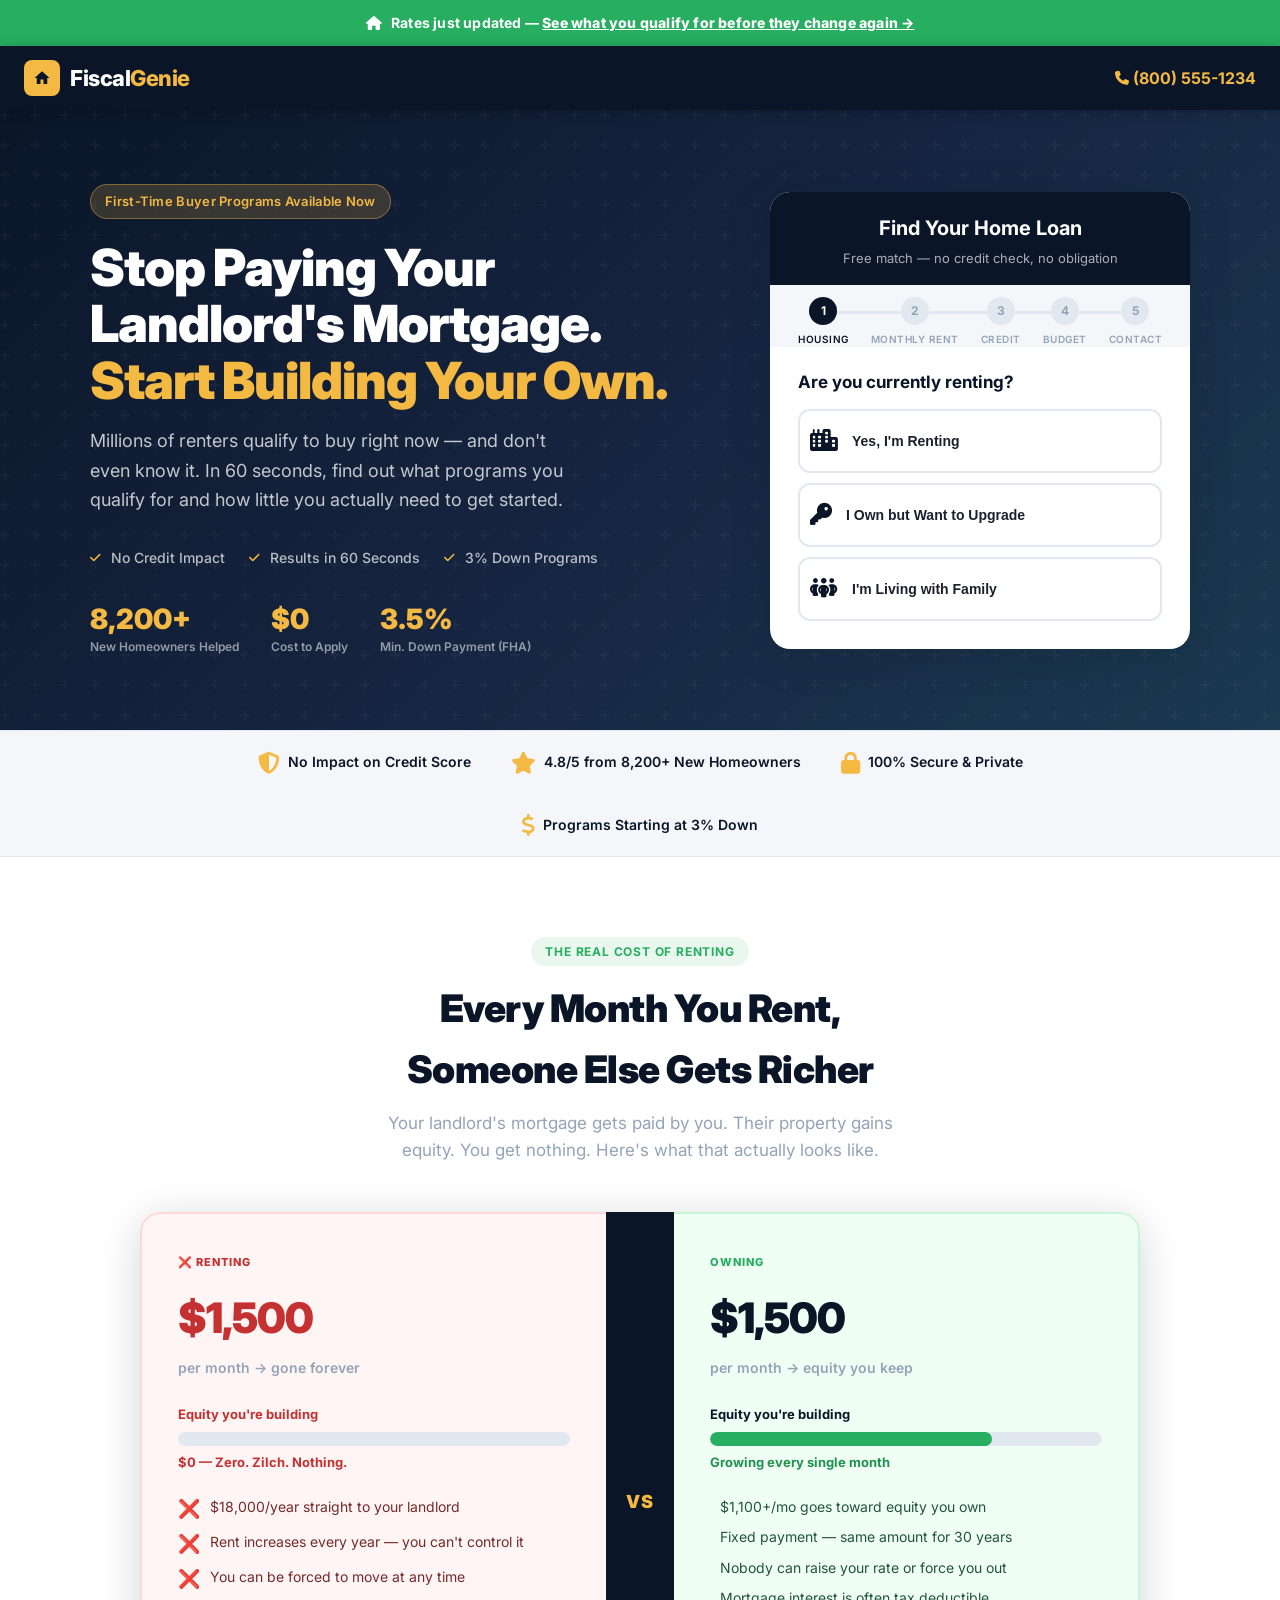
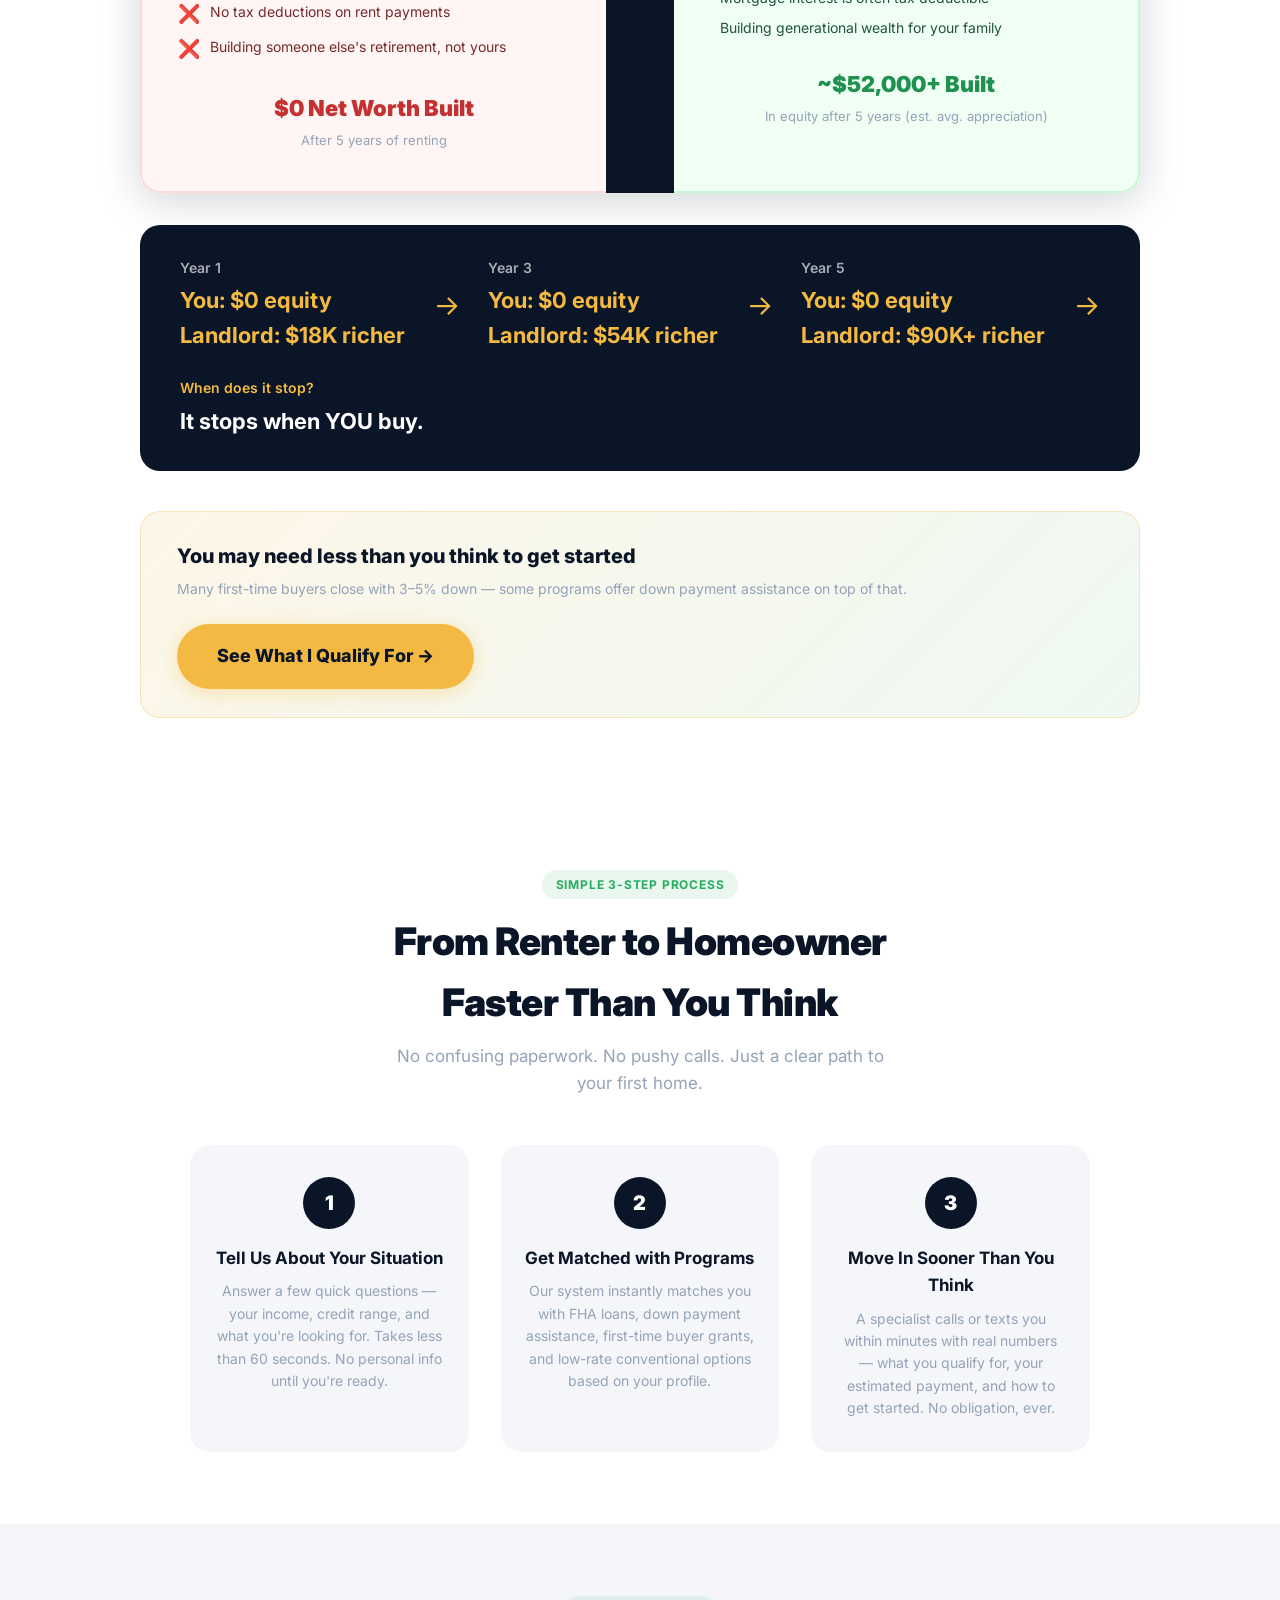
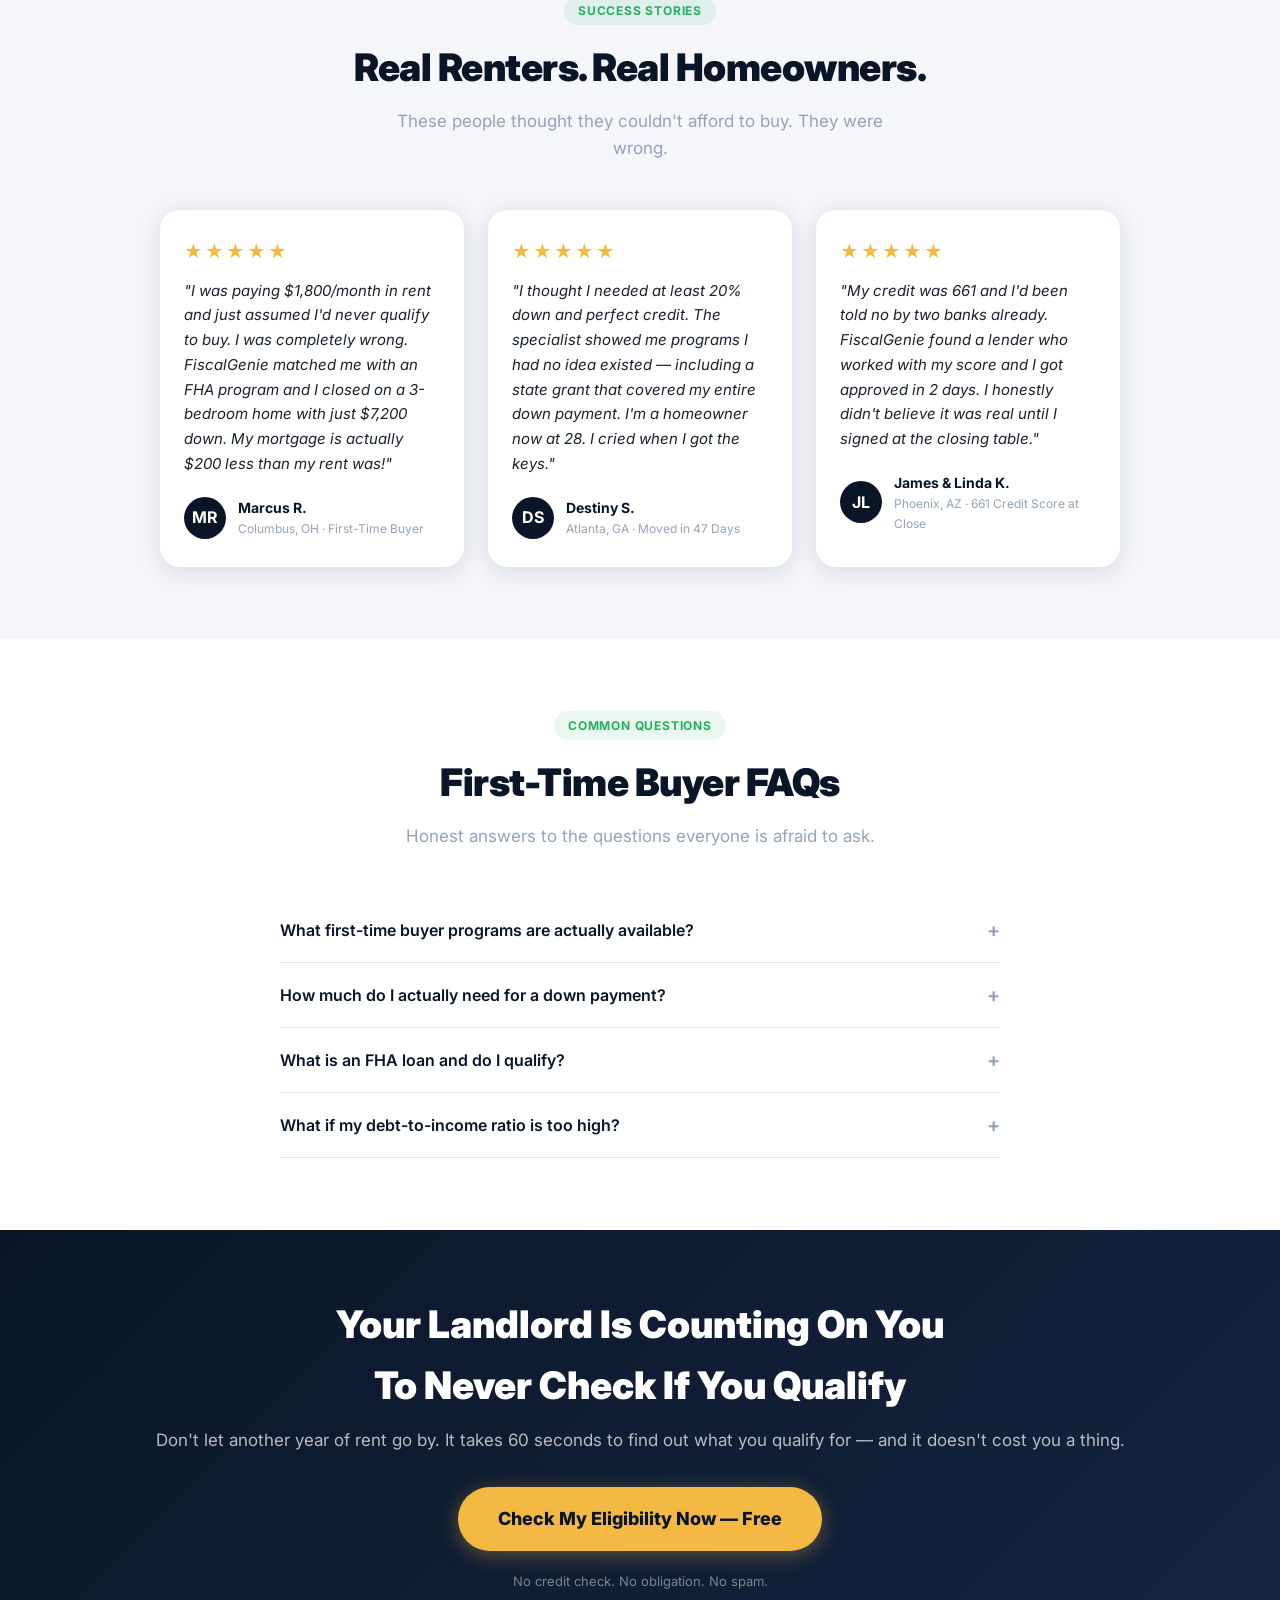
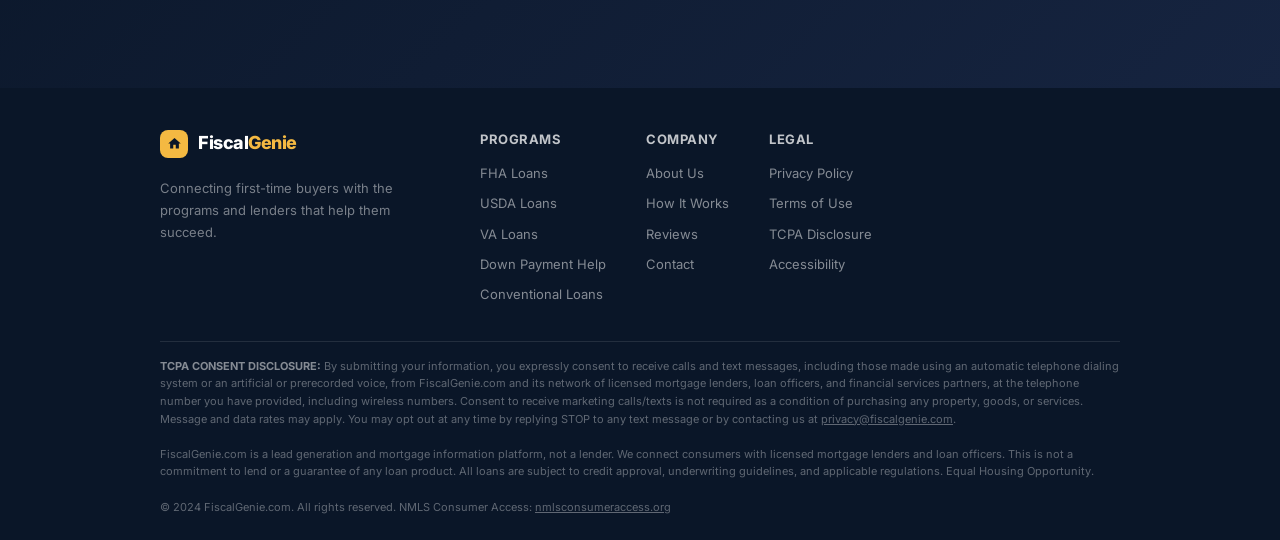
==== first-time-buyer.html @ 1c85b186 "Professional redesign: replace all emoji with Font Awesome 6 icons - Removed all emoji from logo, he" ====
<!DOCTYPE html>
<html lang="en">
<head>
  <meta charset="UTF-8">
  <meta name="viewport" content="width=device-width, initial-scale=1.0">
  <meta name="description" content="Find out if you qualify to stop renting and start owning. Match with first-time buyer programs, FHA loans, and down payment assistance in 60 seconds.">
  <meta name="robots" content="index, follow">
  <title>Stop Paying Your Landlord's Mortgage | FiscalGenie First-Time Buyer Programs</title>

  <!-- Open Graph -->
  <meta property="og:title" content="Stop Paying Your Landlord's Mortgage. Start Building Your Own.">
  <meta property="og:description" content="Millions of renters qualify to buy right now and don't know it. Find out what you qualify for in 60 seconds.">
  <meta property="og:type" content="website">

  <link rel="stylesheet" href="https://cdnjs.cloudflare.com/ajax/libs/font-awesome/6.5.1/css/all.min.css">
  <link rel="stylesheet" href="css/style.css">

  <style>
    /* ---- PAGE-SPECIFIC: Rent vs Own Section ---- */
    .rent-own-section {
      background: var(--white);
      padding: 80px 24px;
    }

    .rent-own-inner {
      max-width: 1000px;
      margin: 0 auto;
    }

    .rent-own-grid {
      display: grid;
      grid-template-columns: 1fr auto 1fr;
      gap: 0;
      align-items: stretch;
      margin-top: 48px;
      border-radius: var(--radius-lg);
      overflow: hidden;
      box-shadow: var(--shadow-lg);
    }

    .comparison-col {
      padding: 40px 36px;
    }

    .comparison-col.rent-col {
      background: #FFF5F5;
      border: 2px solid #FED7D7;
      border-right: none;
      border-radius: var(--radius-lg) 0 0 var(--radius-lg);
    }

    .comparison-col.own-col {
      background: #F0FFF4;
      border: 2px solid #C6F6D5;
      border-left: none;
      border-radius: 0 var(--radius-lg) var(--radius-lg) 0;
    }

    .comparison-vs {
      background: var(--navy);
      display: flex;
      align-items: center;
      justify-content: center;
      padding: 0 20px;
      font-size: 18px;
      font-weight: 900;
      color: var(--gold);
      letter-spacing: 1px;
    }

    .comparison-col-label {
      font-size: 11px;
      font-weight: 800;
      text-transform: uppercase;
      letter-spacing: 1px;
      margin-bottom: 12px;
    }

    .rent-col .comparison-col-label { color: #C53030; }
    .own-col .comparison-col-label { color: var(--green); }

    .comparison-amount {
      font-size: 42px;
      font-weight: 900;
      margin-bottom: 6px;
      letter-spacing: -1px;
    }

    .rent-col .comparison-amount { color: #C53030; }
    .own-col .comparison-amount { color: var(--navy); }

    .comparison-period {
      font-size: 14px;
      color: var(--gray3);
      margin-bottom: 24px;
      font-weight: 600;
    }

    .equity-bar-wrap {
      margin-bottom: 20px;
    }

    .equity-bar-label {
      font-size: 13px;
      font-weight: 700;
      margin-bottom: 8px;
    }

    .rent-col .equity-bar-label { color: #C53030; }
    .own-col .equity-bar-label { color: var(--navy); }

    .equity-bar {
      height: 14px;
      border-radius: 100px;
      background: var(--gray2);
      overflow: hidden;
    }

    .equity-bar-fill {
      height: 100%;
      border-radius: 100px;
      transition: width 1.2s ease;
    }

    .rent-col .equity-bar-fill {
      width: 0%;
      background: #FC8181;
    }

    .own-col .equity-bar-fill {
      width: 72%;
      background: var(--green);
    }

    .comparison-list {
      list-style: none;
      margin-top: 24px;
      display: flex;
      flex-direction: column;
      gap: 10px;
    }

    .comparison-list li {
      display: flex;
      align-items: flex-start;
      gap: 10px;
      font-size: 14px;
      line-height: 1.45;
    }

    .comparison-list li .ci {
      font-size: 18px;
      flex-shrink: 0;
      margin-top: -1px;
    }

    .rent-col .comparison-list li { color: #742A2A; }
    .own-col .comparison-list li { color: #22543D; }

    .comparison-bottom-label {
      margin-top: 28px;
      font-size: 22px;
      font-weight: 900;
      text-align: center;
    }

    .rent-col .comparison-bottom-label {
      color: #C53030;
    }

    .own-col .comparison-bottom-label {
      color: var(--green2);
    }

    .comparison-bottom-sub {
      font-size: 13px;
      color: var(--gray3);
      text-align: center;
      margin-top: 4px;
    }

    /* 5-year equity timeline */
    .equity-timeline {
      background: var(--navy);
      border-radius: var(--radius-lg);
      padding: 32px 40px;
      margin-top: 32px;
      display: flex;
      align-items: center;
      justify-content: space-between;
      gap: 24px;
      flex-wrap: wrap;
    }

    .timeline-label {
      color: rgba(255,255,255,0.65);
      font-size: 14px;
      font-weight: 600;
    }

    .timeline-label strong {
      color: var(--gold);
      font-size: 22px;
      display: block;
      margin-top: 4px;
    }

    .timeline-arrow {
      color: var(--gold);
      font-size: 28px;
    }

    /* ---- RENT CALCULATOR TEASER ---- */
    .calc-callout {
      background: linear-gradient(135deg, rgba(244,185,66,0.12) 0%, rgba(39,174,96,0.08) 100%);
      border: 1px solid rgba(244,185,66,0.3);
      border-radius: var(--radius-lg);
      padding: 28px 36px;
      margin-top: 40px;
      display: flex;
      align-items: center;
      justify-content: space-between;
      gap: 24px;
      flex-wrap: wrap;
    }

    .calc-callout-text h3 {
      font-size: 20px;
      font-weight: 800;
      color: var(--navy);
      margin-bottom: 6px;
    }

    .calc-callout-text p {
      font-size: 14px;
      color: var(--gray3);
    }

    .calc-callout .btn-cta {
      white-space: nowrap;
    }

    /* ---- HERO BADGE VARIANTS ---- */
    .hero-purchase .hero-badge {
      background: rgba(244,185,66,0.18);
      border-color: rgba(244,185,66,0.4);
    }

    /* ---- URGENCY STRIP ---- */
    .urgency-strip {
      background: var(--green);
      padding: 12px 24px;
      text-align: center;
      color: var(--white);
      font-size: 14px;
      font-weight: 700;
      letter-spacing: 0.2px;
    }

    .urgency-strip a {
      color: var(--white);
      text-decoration: underline;
      font-weight: 800;
    }

    /* ---- STAT TICKER IN HERO ---- */
    .hero-stat-row {
      display: flex;
      gap: 32px;
      margin-top: 36px;
      flex-wrap: wrap;
    }

    .hero-stat {
      text-align: left;
    }

    .hero-stat-num {
      font-size: 28px;
      font-weight: 900;
      color: var(--gold);
      line-height: 1;
    }

    .hero-stat-label {
      font-size: 12px;
      color: rgba(255,255,255,0.55);
      font-weight: 600;
      margin-top: 4px;
    }

    @media (max-width: 860px) {
      .rent-own-grid {
        grid-template-columns: 1fr;
      }
      .comparison-col.rent-col {
        border: 2px solid #FED7D7;
        border-bottom: none;
        border-radius: var(--radius-lg) var(--radius-lg) 0 0;
      }
      .comparison-col.own-col {
        border: 2px solid #C6F6D5;
        border-top: none;
        border-radius: 0 0 var(--radius-lg) var(--radius-lg);
      }
      .comparison-vs {
        padding: 16px;
        font-size: 15px;
      }
      .equity-timeline {
        flex-direction: column;
        text-align: center;
        padding: 28px 24px;
      }
      .timeline-arrow { transform: rotate(90deg); }
      .calc-callout { flex-direction: column; }
    }

    @media (max-width: 480px) {
      .comparison-col { padding: 28px 20px; }
      .comparison-amount { font-size: 32px; }
    }
  </style>
</head>
<body>

<!-- ════════════════════════════════════
     URGENCY STRIP
════════════════════════════════════ -->
<div class="urgency-strip">
  <i class="fa-solid fa-house" style="margin-right:6px;"></i> Rates just updated — <a href="#lead-form">See what you qualify for before they change again →</a>
</div>

<!-- ════════════════════════════════════
     HEADER
════════════════════════════════════ -->
<header class="site-header">
  <a href="/" class="logo">
    <div class="logo-icon"><svg width="18" height="18" viewBox="0 0 24 24" fill="#0A1628" xmlns="http://www.w3.org/2000/svg"><path d="M10 20v-6h4v6h5v-8h3L12 3 2 12h3v8z"/></svg></div>
    <span class="logo-text">Fiscal<span>Genie</span></span>
  </a>
  <div class="header-cta">
    <a href="tel:18005551234" class="header-phone"><i class="fa-solid fa-phone fa-sm"></i> (800) 555-1234</a>
  </div>
</header>

<!-- ════════════════════════════════════
     HERO
════════════════════════════════════ -->
<section class="hero hero-purchase">
  <div class="hero-inner">

    <!-- LEFT: Content -->
    <div class="hero-content">
      <div class="hero-badge">
        First-Time Buyer Programs Available Now
      </div>

      <h1>
        Stop Paying Your<br>
        Landlord's Mortgage.<br>
        <span class="highlight">Start Building Your Own.</span>
      </h1>

      <p class="hero-sub">
        Millions of renters qualify to buy right now — and don't even know it.
        In 60 seconds, find out what programs you qualify for and how little
        you actually need to get started.
      </p>

      <div class="hero-trust">
        <div class="trust-item">
          <i class="fa-solid fa-check trust-check"></i>
          <span>No Credit Impact</span>
        </div>
        <div class="trust-item">
          <i class="fa-solid fa-check trust-check"></i>
          <span>Results in 60 Seconds</span>
        </div>
        <div class="trust-item">
          <i class="fa-solid fa-check trust-check"></i>
          <span>3% Down Programs</span>
        </div>
      </div>

      <div class="hero-stat-row">
        <div class="hero-stat">
          <div class="hero-stat-num">8,200+</div>
          <div class="hero-stat-label">New Homeowners Helped</div>
        </div>
        <div class="hero-stat">
          <div class="hero-stat-num">$0</div>
          <div class="hero-stat-label">Cost to Apply</div>
        </div>
        <div class="hero-stat">
          <div class="hero-stat-num">3.5%</div>
          <div class="hero-stat-label">Min. Down Payment (FHA)</div>
        </div>
      </div>
    </div>

    <!-- RIGHT: Multi-Step Form -->
    <div class="form-card" id="lead-form-card">
      <div class="form-card-header">
        <h2>Find Your Home Loan</h2>
        <p>Free match — no credit check, no obligation</p>
      </div>

      <!-- PROGRESS BAR -->
      <div class="progress-bar-wrap">
        <div class="progress-steps">
          <div class="progress-fill" style="width:0%"></div>

          <div class="progress-step active">
            <div class="step-dot">1</div>
            <div class="step-label">Housing</div>
          </div>
          <div class="progress-step">
            <div class="step-dot">2</div>
            <div class="step-label">Monthly Rent</div>
          </div>
          <div class="progress-step">
            <div class="step-dot">3</div>
            <div class="step-label">Credit</div>
          </div>
          <div class="progress-step">
            <div class="step-dot">4</div>
            <div class="step-label">Budget</div>
          </div>
          <div class="progress-step">
            <div class="step-dot">5</div>
            <div class="step-label">Contact</div>
          </div>
        </div>
      </div>

      <!-- FORM -->
      <form id="lead-form" action="/submit.php" method="POST" novalidate>

        <!-- STEP 1: Housing Status -->
        <div class="form-steps">
          <div class="form-step active" data-step="1">
            <p class="step-question">Are you currently renting?</p>
            <div class="option-group">
              <div class="option-grid cols-1">
                <button type="button" class="option-btn" data-field="housing_status" data-value="renting">
                  <span class="opt-icon"><i class="fa-solid fa-city"></i></span>
                  Yes, I'm Renting
                </button>
                <button type="button" class="option-btn" data-field="housing_status" data-value="own_upgrade">
                  <span class="opt-icon"><i class="fa-solid fa-key"></i></span>
                  I Own but Want to Upgrade
                </button>
                <button type="button" class="option-btn" data-field="housing_status" data-value="family">
                  <span class="opt-icon"><i class="fa-solid fa-people-group"></i></span>
                  I'm Living with Family
                </button>
              </div>
            </div>
          </div>

          <!-- STEP 2: Monthly Rent -->
          <div class="form-step" data-step="2">
            <button type="button" class="btn-back">← Back</button>
            <p class="step-question">What's your monthly rent (or what would you pay)?</p>
            <div class="option-group">
              <div class="option-grid cols-1">
                <button type="button" class="option-btn" data-field="monthly_rent" data-value="under_1000">
                  Under $1,000/mo
                </button>
                <button type="button" class="option-btn" data-field="monthly_rent" data-value="1000_1500">
                  $1,000 – $1,500/mo
                </button>
                <button type="button" class="option-btn" data-field="monthly_rent" data-value="1500_2000">
                  $1,500 – $2,000/mo
                </button>
                <button type="button" class="option-btn" data-field="monthly_rent" data-value="2000_2500">
                  $2,000 – $2,500/mo
                </button>
                <button type="button" class="option-btn" data-field="monthly_rent" data-value="2500_plus">
                  $2,500+/mo
                </button>
              </div>
            </div>
          </div>

          <!-- STEP 3: Credit Score -->
          <div class="form-step" data-step="3">
            <button type="button" class="btn-back">← Back</button>
            <p class="step-question">What's your credit score range?</p>
            <div class="option-group">
              <div class="option-grid">
                <button type="button" class="option-btn" data-field="credit_score" data-value="excellent">
                  <span class="opt-icon"><i class="fa-solid fa-star"></i></span>
                  Excellent<br><small style="font-weight:500;color:var(--gray3)">720+</small>
                </button>
                <button type="button" class="option-btn" data-field="credit_score" data-value="good">
                  <span class="opt-icon"><i class="fa-solid fa-thumbs-up"></i></span>
                  Good<br><small style="font-weight:500;color:var(--gray3)">680–719</small>
                </button>
                <button type="button" class="option-btn" data-field="credit_score" data-value="fair">
                  <span class="opt-icon"><i class="fa-solid fa-chart-bar"></i></span>
                  Fair<br><small style="font-weight:500;color:var(--gray3)">640–679</small>
                </button>
                <button type="button" class="option-btn" data-field="credit_score" data-value="needs_help">
                  <span class="opt-icon"><i class="fa-solid fa-gears"></i></span>
                  Need Help<br><small style="font-weight:500;color:var(--gray3)">Below 640</small>
                </button>
              </div>
            </div>
            <p style="font-size:12px;color:var(--gray3);margin-top:12px;text-align:center;">
              FHA programs start at 580 — we'll still find options for you.
            </p>
          </div>

          <!-- STEP 4: Budget & State -->
          <div class="form-step" data-step="4">
            <button type="button" class="btn-back">← Back</button>
            <p class="step-question">What's your estimated purchase budget?</p>

            <div class="form-group">
              <label class="form-label" for="purchase_budget">Estimated Home Budget</label>
              <select class="form-select" id="purchase_budget" name="purchase_budget" required>
                <option value="" disabled selected>Select a range...</option>
                <option value="under_150k">Under $150,000</option>
                <option value="150k_250k">$150,000 – $250,000</option>
                <option value="250k_350k">$250,000 – $350,000</option>
                <option value="350k_500k">$350,000 – $500,000</option>
                <option value="500k_plus">$500,000+</option>
              </select>
            </div>

            <div class="form-group">
              <label class="form-label" for="state">What state are you looking to buy in?</label>
              <select class="form-select" id="state" name="state" required>
                <option value="" disabled selected>Select a state...</option>
                <option>Alabama</option><option>Alaska</option><option>Arizona</option>
                <option>Arkansas</option><option>California</option><option>Colorado</option>
                <option>Connecticut</option><option>Delaware</option><option>Florida</option>
                <option>Georgia</option><option>Hawaii</option><option>Idaho</option>
                <option>Illinois</option><option>Indiana</option><option>Iowa</option>
                <option>Kansas</option><option>Kentucky</option><option>Louisiana</option>
                <option>Maine</option><option>Maryland</option><option>Massachusetts</option>
                <option>Michigan</option><option>Minnesota</option><option>Mississippi</option>
                <option>Missouri</option><option>Montana</option><option>Nebraska</option>
                <option>Nevada</option><option>New Hampshire</option><option>New Jersey</option>
                <option>New Mexico</option><option>New York</option><option>North Carolina</option>
                <option>North Dakota</option><option>Ohio</option><option>Oklahoma</option>
                <option>Oregon</option><option>Pennsylvania</option><option>Rhode Island</option>
                <option>South Carolina</option><option>South Dakota</option><option>Tennessee</option>
                <option>Texas</option><option>Utah</option><option>Vermont</option>
                <option>Virginia</option><option>Washington</option><option>West Virginia</option>
                <option>Wisconsin</option><option>Wyoming</option>
              </select>
            </div>

            <button type="button" class="btn-next">Next →</button>
          </div>

          <!-- STEP 5: Contact Info -->
          <div class="form-step" data-step="5">
            <button type="button" class="btn-back">← Back</button>
            <p class="step-question">Almost there — where should we send your results?</p>

            <div class="form-row">
              <div class="form-group">
                <label class="form-label" for="first_name">First Name</label>
                <input type="text" class="form-input" id="first_name" name="first_name"
                  placeholder="Jane" required autocomplete="given-name">
              </div>
              <div class="form-group">
                <label class="form-label" for="last_name">Last Name</label>
                <input type="text" class="form-input" id="last_name" name="last_name"
                  placeholder="Smith" required autocomplete="family-name">
              </div>
            </div>

            <div class="form-group">
              <label class="form-label" for="email">Email Address</label>
              <input type="email" class="form-input" id="email" name="email"
                placeholder="jane@email.com" required autocomplete="email">
            </div>

            <div class="form-row">
              <div class="form-group">
                <label class="form-label" for="phone">Phone Number</label>
                <input type="tel" class="form-input" id="phone" name="phone"
                  placeholder="(555) 000-0000" required autocomplete="tel">
              </div>
              <div class="form-group">
                <label class="form-label" for="zip">Zip Code</label>
                <input type="text" class="form-input" id="zip" name="zip"
                  placeholder="30301" maxlength="5" required autocomplete="postal-code">
              </div>
            </div>

            <button type="submit" class="btn-submit">Show Me Homes I Can Afford →
            </button>

            <p class="form-disclaimer">
              By clicking above, you consent to receive calls and texts from FiscalGenie
              and its lending partners at the number provided. Consent is not required to
              purchase. Msg &amp; data rates may apply. See <a href="#" style="color:inherit">Privacy Policy</a>.
            </p>
          </div>

          <!-- THANK YOU STEP -->
          <div id="thank-you-step" class="thank-you-step hidden">
            <div class="ty-icon"><i class="fa-solid fa-circle-check" style="color:#27AE60;font-size:52px;"></i></div>
            <h3>You're One Step Closer to Homeownership!</h3>
            <p>
              A home loan specialist will reach out within minutes with
              the programs you qualify for — including programs with as
              little as <strong>3% down</strong>.
            </p>
            <p style="margin-top:12px;font-size:13px;">
              Check your phone — we may text you shortly.
            </p>
          </div>

        </div><!-- /form-steps -->
      </form>
    </div><!-- /form-card -->

  </div><!-- /hero-inner -->
</section>

<!-- ════════════════════════════════════
     TRUST STRIP
════════════════════════════════════ -->
<section class="trust-strip">
  <div class="trust-strip-inner">
    <div class="trust-badge">
      <i class="fa-solid fa-shield-halved tb-icon"></i>
      <span>No Impact on Credit Score</span>
    </div>
    <div class="trust-badge">
      <i class="fa-solid fa-star tb-icon"></i>
      <span>4.8/5 from 8,200+ New Homeowners</span>
    </div>
    <div class="trust-badge">
      <i class="fa-solid fa-lock tb-icon"></i>
      <span>100% Secure &amp; Private</span>
    </div>
    <div class="trust-badge">
      <i class="fa-solid fa-dollar-sign tb-icon"></i>
      <span>Programs Starting at 3% Down</span>
    </div>
  </div>
</section>

<!-- ════════════════════════════════════
     RENT VS OWN COMPARISON
════════════════════════════════════ -->
<section class="rent-own-section">
  <div class="rent-own-inner">

    <div class="section-header">
      <div class="section-label">The Real Cost of Renting</div>
      <h2>Every Month You Rent, <br>Someone Else Gets Richer</h2>
      <p>
        Your landlord's mortgage gets paid by you. Their property gains equity.
        You get nothing. Here's what that actually looks like.
      </p>
    </div>

    <div class="rent-own-grid">

      <!-- RENTING COLUMN -->
      <div class="comparison-col rent-col">
        <div class="comparison-col-label">❌ Renting</div>
        <div class="comparison-amount">$1,500</div>
        <div class="comparison-period">per month → gone forever</div>

        <div class="equity-bar-wrap">
          <div class="equity-bar-label">Equity you're building</div>
          <div class="equity-bar">
            <div class="equity-bar-fill" style="width:0%"></div>
          </div>
          <div style="font-size:13px;color:#C53030;font-weight:700;margin-top:6px;">$0 — Zero. Zilch. Nothing.</div>
        </div>

        <ul class="comparison-list">
          <li><span class="ci">❌</span> $18,000/year straight to your landlord</li>
          <li><span class="ci">❌</span> Rent increases every year — you can't control it</li>
          <li><span class="ci">❌</span> You can be forced to move at any time</li>
          <li><span class="ci">❌</span> No tax deductions on rent payments</li>
          <li><span class="ci">❌</span> Building someone else's retirement, not yours</li>
        </ul>

        <div class="comparison-bottom-label">$0 Net Worth Built</div>
        <div class="comparison-bottom-sub">After 5 years of renting</div>
      </div>

      <!-- VS -->
      <div class="comparison-vs">VS</div>

      <!-- OWNING COLUMN -->
      <div class="comparison-col own-col">
        <div class="comparison-col-label">Owning</div>
        <div class="comparison-amount">$1,500</div>
        <div class="comparison-period">per month → equity you keep</div>

        <div class="equity-bar-wrap">
          <div class="equity-bar-label">Equity you're building</div>
          <div class="equity-bar">
            <div class="equity-bar-fill" style="width:72%"></div>
          </div>
          <div style="font-size:13px;color:var(--green2);font-weight:700;margin-top:6px;">Growing every single month </div>
        </div>

        <ul class="comparison-list">
          <li><span class="ci"></span> $1,100+/mo goes toward equity you own</li>
          <li><span class="ci"></span> Fixed payment — same amount for 30 years</li>
          <li><span class="ci"></span> Nobody can raise your rate or force you out</li>
          <li><span class="ci"></span> Mortgage interest is often tax deductible</li>
          <li><span class="ci"></span> Building generational wealth for your family</li>
        </ul>

        <div class="comparison-bottom-label">~$52,000+ Built</div>
        <div class="comparison-bottom-sub">In equity after 5 years (est. avg. appreciation)</div>
      </div>

    </div><!-- /rent-own-grid -->

    <!-- 5-Year Visual Timeline -->
    <div class="equity-timeline">
      <div class="timeline-label">
        Year 1
        <strong>You: $0 equity<br>Landlord: $18K richer</strong>
      </div>
      <div class="timeline-arrow">→</div>
      <div class="timeline-label">
        Year 3
        <strong>You: $0 equity<br>Landlord: $54K richer</strong>
      </div>
      <div class="timeline-arrow">→</div>
      <div class="timeline-label">
        Year 5
        <strong>You: $0 equity<br>Landlord: $90K+ richer</strong>
      </div>
      <div class="timeline-arrow">→</div>
      <div class="timeline-label" style="color:var(--gold);">
        When does it stop?
        <strong style="color:#fff;">It stops when YOU buy.</strong>
      </div>
    </div>

    <!-- Callout CTA -->
    <div class="calc-callout">
      <div class="calc-callout-text">
        <h3>You may need less than you think to get started</h3>
        <p>Many first-time buyers close with 3–5% down — some programs offer down payment assistance on top of that.</p>
      </div>
      <a href="#lead-form-card" class="btn-cta">See What I Qualify For →</a>
    </div>

  </div>
</section>

<!-- ════════════════════════════════════
     HOW IT WORKS
════════════════════════════════════ -->
<section class="how-section">
  <div class="section-header">
    <div class="section-label">Simple 3-Step Process</div>
    <h2>From Renter to Homeowner<br>Faster Than You Think</h2>
    <p>No confusing paperwork. No pushy calls. Just a clear path to your first home.</p>
  </div>

  <div class="steps-grid">
    <div class="step-card">
      <div class="step-num">1</div>
      <h3>Tell Us About Your Situation</h3>
      <p>
        Answer a few quick questions — your income, credit range, and what you're looking for.
        Takes less than 60 seconds. No personal info until you're ready.
      </p>
    </div>

    <div class="step-card">
      <div class="step-num">2</div>
      <h3>Get Matched with Programs</h3>
      <p>
        Our system instantly matches you with FHA loans, down payment assistance,
        first-time buyer grants, and low-rate conventional options based on your profile.
      </p>
    </div>

    <div class="step-card">
      <div class="step-num">3</div>
      <h3>Move In Sooner Than You Think</h3>
      <p>
        A specialist calls or texts you within minutes with real numbers — what you qualify
        for, your estimated payment, and how to get started. No obligation, ever.
      </p>
    </div>
  </div>
</section>

<!-- ════════════════════════════════════
     TESTIMONIALS
════════════════════════════════════ -->
<section class="testimonials-section">
  <div class="section-header">
    <div class="section-label">Success Stories</div>
    <h2>Real Renters. Real Homeowners.</h2>
    <p>These people thought they couldn't afford to buy. They were wrong.</p>
  </div>

  <div class="testimonials-grid" style="margin-top:40px;">

    <div class="testimonial-card">
      <div class="stars">★★★★★</div>
      <p class="testimonial-text">
        "I was paying $1,800/month in rent and just assumed I'd never qualify to buy. I was
        completely wrong. FiscalGenie matched me with an FHA program and I closed on a
        3-bedroom home with just $7,200 down. My mortgage is actually $200 less than my rent was!"
      </p>
      <div class="testimonial-author">
        <div class="author-avatar">MR</div>
        <div>
          <div class="author-name">Marcus R.</div>
          <div class="author-loc">Columbus, OH · First-Time Buyer</div>
        </div>
      </div>
    </div>

    <div class="testimonial-card">
      <div class="stars">★★★★★</div>
      <p class="testimonial-text">
        "I thought I needed at least 20% down and perfect credit. The specialist showed me
        programs I had no idea existed — including a state grant that covered my entire
        down payment. I'm a homeowner now at 28. I cried when I got the keys."
      </p>
      <div class="testimonial-author">
        <div class="author-avatar">DS</div>
        <div>
          <div class="author-name">Destiny S.</div>
          <div class="author-loc">Atlanta, GA · Moved in 47 Days</div>
        </div>
      </div>
    </div>

    <div class="testimonial-card">
      <div class="stars">★★★★★</div>
      <p class="testimonial-text">
        "My credit was 661 and I'd been told no by two banks already. FiscalGenie found a
        lender who worked with my score and I got approved in 2 days. I honestly didn't
        believe it was real until I signed at the closing table."
      </p>
      <div class="testimonial-author">
        <div class="author-avatar">JL</div>
        <div>
          <div class="author-name">James &amp; Linda K.</div>
          <div class="author-loc">Phoenix, AZ · 661 Credit Score at Close</div>
        </div>
      </div>
    </div>

  </div>
</section>

<!-- ════════════════════════════════════
     FAQ
════════════════════════════════════ -->
<section class="faq-section">
  <div class="section-header">
    <div class="section-label">Common Questions</div>
    <h2>First-Time Buyer FAQs</h2>
    <p>Honest answers to the questions everyone is afraid to ask.</p>
  </div>

  <div class="faq-list">

    <div class="faq-item">
      <button class="faq-q">
        What first-time buyer programs are actually available?
        <span class="faq-icon">+</span>
      </button>
      <div class="faq-a">
        There are dozens of programs depending on your state and situation. The most common include
        FHA loans (as low as 3.5% down with a 580+ credit score), conventional loans with 3% down
        (Fannie Mae HomeReady, Freddie Mac Home Possible), USDA loans for rural areas (0% down),
        and state Housing Finance Agency grants that can cover your entire down payment. Many buyers
        qualify for multiple programs — which is why matching matters.
      </div>
    </div>

    <div class="faq-item">
      <button class="faq-q">
        How much do I actually need for a down payment?
        <span class="faq-icon">+</span>
      </button>
      <div class="faq-a">
        The old myth of "20% down" is just that — a myth. FHA loans require as little as 3.5%
        down. Conventional programs go as low as 3%. USDA and VA loans offer 0% down for qualifying
        buyers. On a $250,000 home, 3.5% is just $8,750 — and many state programs offer grants or
        forgivable loans to cover even that. In many cases, buyers close with very little or no
        out-of-pocket cash.
      </div>
    </div>

    <div class="faq-item">
      <button class="faq-q">
        What is an FHA loan and do I qualify?
        <span class="faq-icon">+</span>
      </button>
      <div class="faq-a">
        An FHA loan is a mortgage backed by the Federal Housing Administration — designed specifically
        for first-time and low-to-moderate income buyers. You may qualify with a credit score as low
        as 580, a debt-to-income ratio up to 50%, and a down payment as low as 3.5%. FHA loans are
        one of the most popular options for first-time buyers because they're more flexible than
        conventional loans and available nationwide through approved lenders.
      </div>
    </div>

    <div class="faq-item">
      <button class="faq-q">
        What if my debt-to-income ratio is too high?
        <span class="faq-icon">+</span>
      </button>
      <div class="faq-a">
        Debt-to-income (DTI) ratio is the percentage of your monthly income that goes to debt payments.
        Most conventional loans want it under 45%, but FHA allows up to 50% in many cases. If your DTI
        is high, there are still options: some lenders specialize in high-DTI borrowers, and we can help
        you understand what's realistic for your situation. Even if you're not ready today, a specialist
        can give you a clear roadmap to get there — often in 6–12 months.
      </div>
    </div>

  </div>
</section>

<!-- ════════════════════════════════════
     CTA BAND
════════════════════════════════════ -->
<section class="cta-band">
  <h2>Your Landlord Is Counting On You<br>To Never Check If You Qualify</h2>
  <p>
    Don't let another year of rent go by. It takes 60 seconds to find out what you qualify for —
    and it doesn't cost you a thing.
  </p>
  <a href="#lead-form-card" class="btn-cta">Check My Eligibility Now — Free
  </a>
  <p style="margin-top:20px;font-size:13px;color:rgba(255,255,255,0.45);">
    No credit check. No obligation. No spam.
  </p>
</section>

<!-- ════════════════════════════════════
     FOOTER
════════════════════════════════════ -->
<footer class="site-footer">
  <div class="footer-inner">

    <div class="footer-top">
      <div class="footer-brand">
        <a href="/" class="logo" style="margin-bottom:10px;display:inline-flex;">
          <div class="logo-icon" style="width:28px;height:28px;"><svg width="15" height="15" viewBox="0 0 24 24" fill="#0A1628" xmlns="http://www.w3.org/2000/svg"><path d="M10 20v-6h4v6h5v-8h3L12 3 2 12h3v8z"/></svg></div>
          <span class="logo-text" style="font-size:18px;">Fiscal<span>Genie</span></span>
        </a>
        <p>Connecting first-time buyers with the programs and lenders that help them succeed.</p>
      </div>

      <div class="footer-links">
        <div class="footer-col">
          <h4>Programs</h4>
          <a href="#">FHA Loans</a>
          <a href="#">USDA Loans</a>
          <a href="#">VA Loans</a>
          <a href="#">Down Payment Help</a>
          <a href="#">Conventional Loans</a>
        </div>
        <div class="footer-col">
          <h4>Company</h4>
          <a href="#">About Us</a>
          <a href="#">How It Works</a>
          <a href="#">Reviews</a>
          <a href="#">Contact</a>
        </div>
        <div class="footer-col">
          <h4>Legal</h4>
          <a href="#">Privacy Policy</a>
          <a href="#">Terms of Use</a>
          <a href="#">TCPA Disclosure</a>
          <a href="#">Accessibility</a>
        </div>
      </div>
    </div>

    <hr class="footer-divider">

    <p class="footer-legal">
      <strong style="color:rgba(255,255,255,0.5);">TCPA CONSENT DISCLOSURE:</strong> By submitting your information, you expressly consent to receive
      calls and text messages, including those made using an automatic telephone dialing system
      or an artificial or prerecorded voice, from FiscalGenie.com and its network of licensed
      mortgage lenders, loan officers, and financial services partners, at the telephone number
      you have provided, including wireless numbers. Consent to receive marketing calls/texts is
      not required as a condition of purchasing any property, goods, or services. Message and data
      rates may apply. You may opt out at any time by replying STOP to any text message or by
      contacting us at <a href="mailto:privacy@fiscalgenie.com" style="color:inherit;">privacy@fiscalgenie.com</a>.
      <br><br>
      FiscalGenie.com is a lead generation and mortgage information platform, not a lender. We
      connect consumers with licensed mortgage lenders and loan officers. This is not a commitment
      to lend or a guarantee of any loan product. All loans are subject to credit approval,
      underwriting guidelines, and applicable regulations. Equal Housing Opportunity.
      <br><br>
      © 2024 FiscalGenie.com. All rights reserved. NMLS Consumer Access:
      <a href="https://nmlsconsumeraccess.org" target="_blank" rel="noopener noreferrer" style="color:inherit;">nmlsconsumeraccess.org</a>
    </p>

  </div>
</footer>

<script src="js/form.js"></script>
</body>
</html>
---- css/style.css ----
/* ============================================
   FiscalGenie Mortgage - Shared Styles
   Brand: Navy #0A1628 | Gold #F4B942 | Green #27AE60
   ============================================ */

@import url('https://fonts.googleapis.com/css2?family=Inter:wght@400;500;600;700;800;900&display=swap');

*, *::before, *::after { box-sizing: border-box; margin: 0; padding: 0; }

:root {
  --navy:   #0A1628;
  --navy2:  #162440;
  --gold:   #F4B942;
  --gold2:  #e5a62a;
  --green:  #27AE60;
  --green2: #219150;
  --red:    #E74C3C;
  --gray:   #F4F6FA;
  --gray2:  #E2E8F0;
  --gray3:  #94A3B8;
  --text:   #1A202C;
  --white:  #FFFFFF;
  --shadow: 0 4px 24px rgba(10,22,40,0.13);
  --shadow-lg: 0 8px 40px rgba(10,22,40,0.18);
  --radius: 12px;
  --radius-lg: 20px;
}

html { scroll-behavior: smooth; }

body {
  font-family: 'Inter', -apple-system, BlinkMacSystemFont, sans-serif;
  color: var(--text);
  background: var(--white);
  line-height: 1.6;
  -webkit-font-smoothing: antialiased;
}

/* ---- HEADER ---- */
.site-header {
  background: var(--navy);
  padding: 14px 24px;
  display: flex;
  align-items: center;
  justify-content: space-between;
  position: sticky;
  top: 0;
  z-index: 100;
  box-shadow: 0 2px 12px rgba(0,0,0,0.25);
}

.logo {
  display: flex;
  align-items: center;
  gap: 10px;
  text-decoration: none;
}

.logo-icon {
  width: 36px;
  height: 36px;
  background: var(--gold);
  border-radius: 8px;
  display: flex;
  align-items: center;
  justify-content: center;
  font-size: 20px;
}

.logo-text {
  color: var(--white);
  font-size: 22px;
  font-weight: 800;
  letter-spacing: -0.5px;
}

.logo-text span { color: var(--gold); }

.header-cta {
  display: flex;
  align-items: center;
  gap: 16px;
}

.header-phone {
  color: var(--gold);
  font-weight: 700;
  font-size: 16px;
  text-decoration: none;
}

.header-phone:hover { color: #fff; }

/* ---- HERO ---- */
.hero {
  background: linear-gradient(135deg, var(--navy) 0%, var(--navy2) 60%, #1e3a5f 100%);
  min-height: 620px;
  display: flex;
  align-items: center;
  position: relative;
  overflow: hidden;
  padding: 60px 24px;
}

.hero::before {
  content: '';
  position: absolute;
  inset: 0;
  background: url("data:image/svg+xml,%3Csvg width='60' height='60' viewBox='0 0 60 60' xmlns='http://www.w3.org/2000/svg'%3E%3Cg fill='none' fill-rule='evenodd'%3E%3Cg fill='%23ffffff' fill-opacity='0.03'%3E%3Cpath d='M36 34v-4h-2v4h-4v2h4v4h2v-4h4v-2h-4zm0-30V0h-2v4h-4v2h4v4h2V6h4V4h-4zM6 34v-4H4v4H0v2h4v4h2v-4h4v-2H6zM6 4V0H4v4H0v2h4v4h2V6h4V4H6z'/%3E%3C/g%3E%3C/g%3E%3C/svg%3E");
}

.hero-inner {
  max-width: 1100px;
  margin: 0 auto;
  width: 100%;
  display: grid;
  grid-template-columns: 1fr 420px;
  gap: 48px;
  align-items: center;
}

.hero-content { position: relative; z-index: 1; }

.hero-badge {
  display: inline-flex;
  align-items: center;
  gap: 6px;
  background: rgba(244,185,66,0.15);
  border: 1px solid rgba(244,185,66,0.35);
  color: var(--gold);
  font-size: 13px;
  font-weight: 600;
  padding: 6px 14px;
  border-radius: 100px;
  margin-bottom: 20px;
  letter-spacing: 0.3px;
}

.hero h1 {
  font-size: clamp(32px, 4vw, 52px);
  font-weight: 900;
  color: var(--white);
  line-height: 1.1;
  margin-bottom: 18px;
  letter-spacing: -1px;
}

.hero h1 .highlight { color: var(--gold); }

.hero-sub {
  font-size: 18px;
  color: rgba(255,255,255,0.75);
  margin-bottom: 32px;
  max-width: 480px;
  line-height: 1.65;
}

.hero-trust {
  display: flex;
  align-items: center;
  gap: 24px;
  flex-wrap: wrap;
}

.trust-item {
  display: flex;
  align-items: center;
  gap: 8px;
  color: rgba(255,255,255,0.7);
  font-size: 14px;
  font-weight: 500;
}

.trust-check { color: var(--gold); font-size: 12px; margin-right: 2px; }
.trust-item .icon { font-size: 18px; }

/* ---- FORM CARD ---- */
.form-card {
  background: var(--white);
  border-radius: var(--radius-lg);
  box-shadow: var(--shadow-lg);
  overflow: hidden;
  position: relative;
  z-index: 2;
}

.form-card-header {
  background: var(--navy);
  padding: 20px 28px 16px;
  text-align: center;
}

.form-card-header h2 {
  color: var(--white);
  font-size: 20px;
  font-weight: 700;
}

.form-card-header p {
  color: rgba(255,255,255,0.65);
  font-size: 13px;
  margin-top: 4px;
}

/* ---- PROGRESS BAR ---- */
.progress-bar-wrap {
  padding: 0 28px;
  background: var(--gray);
  padding-top: 12px;
  padding-bottom: 0;
}

.progress-steps {
  display: flex;
  gap: 0;
  justify-content: space-between;
  position: relative;
}

.progress-steps::before {
  content: '';
  position: absolute;
  top: 14px;
  left: 14px;
  right: 14px;
  height: 3px;
  background: var(--gray2);
  z-index: 0;
}

.progress-fill {
  position: absolute;
  top: 14px;
  left: 14px;
  height: 3px;
  background: var(--green);
  z-index: 1;
  transition: width 0.4s ease;
}

.progress-step {
  display: flex;
  flex-direction: column;
  align-items: center;
  gap: 6px;
  position: relative;
  z-index: 2;
}

.step-dot {
  width: 28px;
  height: 28px;
  border-radius: 50%;
  background: var(--gray2);
  display: flex;
  align-items: center;
  justify-content: center;
  font-size: 12px;
  font-weight: 700;
  color: var(--gray3);
  transition: all 0.3s;
}

.progress-step.active .step-dot {
  background: var(--navy);
  color: var(--white);
}

.progress-step.done .step-dot {
  background: var(--green);
  color: var(--white);
}

.step-label {
  font-size: 10px;
  color: var(--gray3);
  font-weight: 600;
  text-transform: uppercase;
  letter-spacing: 0.5px;
  white-space: nowrap;
}

.progress-step.active .step-label { color: var(--navy); }
.progress-step.done .step-label { color: var(--green); }

/* ---- FORM STEPS ---- */
.form-steps { padding: 24px 28px 20px; }

.form-step { display: none; }
.form-step.active { display: block; animation: fadeIn 0.3s ease; }

@keyframes fadeIn { from { opacity: 0; transform: translateY(8px); } to { opacity: 1; transform: none; } }

.step-question {
  font-size: 17px;
  font-weight: 700;
  color: var(--navy);
  margin-bottom: 16px;
  line-height: 1.3;
}

/* Button grid for option selection */
.option-grid {
  display: grid;
  grid-template-columns: 1fr 1fr;
  gap: 10px;
  margin-bottom: 8px;
}

.option-grid.cols-1 { grid-template-columns: 1fr; }
.option-grid.cols-3 { grid-template-columns: repeat(3, 1fr); }

.option-btn {
  display: flex;
  flex-direction: column;
  align-items: center;
  justify-content: center;
  gap: 6px;
  padding: 14px 10px;
  border: 2px solid var(--gray2);
  border-radius: var(--radius);
  background: var(--white);
  cursor: pointer;
  font-size: 14px;
  font-weight: 600;
  color: var(--text);
  transition: all 0.2s;
  text-align: center;
  min-height: 64px;
}

.option-btn .opt-icon { font-size: 22px; }

.option-btn:hover {
  border-color: var(--navy);
  background: var(--gray);
}

.option-btn.selected {
  border-color: var(--green);
  background: rgba(39,174,96,0.07);
  color: var(--green2);
}

/* Standard inputs */
.form-group { margin-bottom: 14px; }

.form-label {
  display: block;
  font-size: 13px;
  font-weight: 600;
  color: var(--navy);
  margin-bottom: 6px;
}

.form-input, .form-select {
  width: 100%;
  padding: 13px 16px;
  border: 2px solid var(--gray2);
  border-radius: 10px;
  font-size: 15px;
  font-family: inherit;
  color: var(--text);
  background: var(--white);
  transition: border-color 0.2s;
  -webkit-appearance: none;
}

.form-input:focus, .form-select:focus {
  outline: none;
  border-color: var(--navy);
}

.form-input.error { border-color: var(--red); }

.form-row { display: grid; grid-template-columns: 1fr 1fr; gap: 12px; }

/* Buttons */
.btn-next, .btn-submit {
  width: 100%;
  padding: 16px;
  border: none;
  border-radius: 10px;
  font-size: 17px;
  font-weight: 800;
  cursor: pointer;
  transition: all 0.2s;
  display: flex;
  align-items: center;
  justify-content: center;
  gap: 8px;
  margin-top: 8px;
}

.btn-next {
  background: var(--navy);
  color: var(--white);
}

.btn-next:hover { background: var(--navy2); transform: translateY(-1px); }

.btn-submit {
  background: var(--green);
  color: var(--white);
}

.btn-submit:hover { background: var(--green2); transform: translateY(-1px); }

.btn-back {
  background: none;
  border: none;
  color: var(--gray3);
  font-size: 13px;
  cursor: pointer;
  display: flex;
  align-items: center;
  gap: 4px;
  margin-bottom: 12px;
  padding: 0;
  font-family: inherit;
}

.btn-back:hover { color: var(--navy); }

.form-disclaimer {
  font-size: 11px;
  color: var(--gray3);
  text-align: center;
  margin-top: 10px;
  line-height: 1.5;
}

/* ---- THANK YOU ---- */
.thank-you-step {
  text-align: center;
  padding: 16px 0 8px;
}

.thank-you-step .ty-icon {
  font-size: 52px;
  margin-bottom: 12px;
}

.thank-you-step h3 {
  font-size: 22px;
  font-weight: 800;
  color: var(--navy);
  margin-bottom: 8px;
}

.thank-you-step p {
  color: var(--gray3);
  font-size: 15px;
  line-height: 1.6;
}

/* ---- TRUST STRIP ---- */
.trust-strip {
  background: var(--gray);
  border-top: 1px solid var(--gray2);
  border-bottom: 1px solid var(--gray2);
  padding: 20px 24px;
}

.trust-strip-inner {
  max-width: 900px;
  margin: 0 auto;
  display: flex;
  align-items: center;
  justify-content: center;
  gap: 40px;
  flex-wrap: wrap;
}

.trust-badge {
  display: flex;
  align-items: center;
  gap: 8px;
  font-size: 14px;
  font-weight: 600;
  color: var(--navy);
}

.trust-badge .tb-icon { font-size: 22px; }

/* ---- HOW IT WORKS ---- */
.how-section {
  padding: 72px 24px;
  background: var(--white);
}

.section-header {
  text-align: center;
  margin-bottom: 48px;
}

.section-label {
  display: inline-block;
  background: rgba(39,174,96,0.1);
  color: var(--green);
  font-size: 12px;
  font-weight: 700;
  padding: 5px 14px;
  border-radius: 100px;
  letter-spacing: 0.8px;
  text-transform: uppercase;
  margin-bottom: 12px;
}

.section-header h2 {
  font-size: clamp(26px, 3.5vw, 38px);
  font-weight: 900;
  color: var(--navy);
  letter-spacing: -0.5px;
}

.section-header p {
  color: var(--gray3);
  font-size: 17px;
  margin-top: 10px;
  max-width: 520px;
  margin-left: auto;
  margin-right: auto;
}

.steps-grid {
  max-width: 900px;
  margin: 0 auto;
  display: grid;
  grid-template-columns: repeat(3, 1fr);
  gap: 32px;
}

.step-card {
  text-align: center;
  padding: 32px 24px;
  border-radius: var(--radius-lg);
  background: var(--gray);
  position: relative;
}

.step-num {
  width: 52px;
  height: 52px;
  background: var(--navy);
  color: var(--white);
  border-radius: 50%;
  display: flex;
  align-items: center;
  justify-content: center;
  font-size: 20px;
  font-weight: 900;
  margin: 0 auto 16px;
}

.step-card h3 {
  font-size: 17px;
  font-weight: 700;
  color: var(--navy);
  margin-bottom: 8px;
}

.step-card p {
  font-size: 14px;
  color: var(--gray3);
  line-height: 1.6;
}

/* ---- TESTIMONIALS ---- */
.testimonials-section {
  background: var(--gray);
  padding: 72px 24px;
}

.testimonials-grid {
  max-width: 960px;
  margin: 0 auto;
  display: grid;
  grid-template-columns: repeat(3, 1fr);
  gap: 24px;
  margin-top: 0;
}

.testimonial-card {
  background: var(--white);
  border-radius: var(--radius-lg);
  padding: 28px 24px;
  box-shadow: var(--shadow);
}

.stars {
  color: var(--gold);
  font-size: 18px;
  letter-spacing: 2px;
  margin-bottom: 12px;
}

.testimonial-text {
  font-size: 15px;
  color: var(--text);
  line-height: 1.65;
  margin-bottom: 20px;
  font-style: italic;
}

.testimonial-author {
  display: flex;
  align-items: center;
  gap: 12px;
}

.author-avatar {
  width: 42px;
  height: 42px;
  border-radius: 50%;
  background: var(--navy);
  display: flex;
  align-items: center;
  justify-content: center;
  color: var(--white);
  font-weight: 700;
  font-size: 16px;
  flex-shrink: 0;
}

.author-name { font-weight: 700; font-size: 14px; color: var(--navy); }
.author-loc { font-size: 12px; color: var(--gray3); }

/* ---- FAQ ---- */
.faq-section {
  padding: 72px 24px;
  background: var(--white);
}

.faq-list {
  max-width: 720px;
  margin: 0 auto;
}

.faq-item {
  border-bottom: 1px solid var(--gray2);
}

.faq-q {
  width: 100%;
  background: none;
  border: none;
  padding: 20px 0;
  display: flex;
  align-items: center;
  justify-content: space-between;
  font-size: 16px;
  font-weight: 600;
  color: var(--navy);
  cursor: pointer;
  font-family: inherit;
  text-align: left;
  gap: 12px;
}

.faq-q .faq-icon {
  font-size: 20px;
  color: var(--gray3);
  flex-shrink: 0;
  transition: transform 0.3s;
}

.faq-item.open .faq-icon { transform: rotate(45deg); }

.faq-a {
  font-size: 15px;
  color: var(--gray3);
  line-height: 1.7;
  max-height: 0;
  overflow: hidden;
  transition: max-height 0.4s ease, padding 0.3s;
  padding-bottom: 0;
}

.faq-item.open .faq-a {
  max-height: 300px;
  padding-bottom: 20px;
}

/* ---- CTA BAND ---- */
.cta-band {
  background: linear-gradient(135deg, var(--navy) 0%, var(--navy2) 100%);
  padding: 64px 24px;
  text-align: center;
}

.cta-band h2 {
  font-size: clamp(26px, 3.5vw, 38px);
  font-weight: 900;
  color: var(--white);
  margin-bottom: 12px;
}

.cta-band p {
  color: rgba(255,255,255,0.7);
  font-size: 17px;
  margin-bottom: 32px;
}

.btn-cta {
  display: inline-flex;
  align-items: center;
  gap: 8px;
  background: var(--gold);
  color: var(--navy);
  padding: 18px 40px;
  border-radius: 100px;
  font-size: 18px;
  font-weight: 800;
  text-decoration: none;
  transition: all 0.2s;
  box-shadow: 0 4px 20px rgba(244,185,66,0.35);
}

.btn-cta:hover { background: var(--gold2); transform: translateY(-2px); }

/* ---- FOOTER ---- */
.site-footer {
  background: var(--navy);
  padding: 40px 24px 24px;
  color: rgba(255,255,255,0.5);
  font-size: 12px;
  line-height: 1.7;
}

.footer-inner {
  max-width: 960px;
  margin: 0 auto;
}

.footer-top {
  display: flex;
  gap: 40px;
  margin-bottom: 28px;
  flex-wrap: wrap;
}

.footer-brand .logo-text { font-size: 18px; }
.footer-brand p { font-size: 13px; color: rgba(255,255,255,0.45); margin-top: 8px; max-width: 280px; }

.footer-links {
  display: flex;
  gap: 40px;
  flex-wrap: wrap;
}

.footer-col h4 {
  color: rgba(255,255,255,0.75);
  font-size: 13px;
  font-weight: 700;
  margin-bottom: 12px;
  text-transform: uppercase;
  letter-spacing: 0.5px;
}

.footer-col a {
  display: block;
  color: rgba(255,255,255,0.5);
  text-decoration: none;
  font-size: 13px;
  margin-bottom: 8px;
}

.footer-col a:hover { color: rgba(255,255,255,0.8); }

.footer-divider {
  border: none;
  border-top: 1px solid rgba(255,255,255,0.1);
  margin-bottom: 16px;
}

.footer-legal { font-size: 11px; line-height: 1.6; color: rgba(255,255,255,0.35); }

/* ---- RESPONSIVE ---- */
@media (max-width: 860px) {
  .hero-inner { grid-template-columns: 1fr; }
  .form-card { max-width: 520px; margin: 0 auto; }
  .steps-grid { grid-template-columns: 1fr; max-width: 460px; }
  .testimonials-grid { grid-template-columns: 1fr; max-width: 460px; }
  .footer-top { flex-direction: column; }
}

@media (max-width: 480px) {
  .option-grid { grid-template-columns: 1fr; }
  .option-grid.cols-3 { grid-template-columns: 1fr 1fr; }
  .form-row { grid-template-columns: 1fr; }
  .hero { padding: 40px 16px; }
  .form-steps { padding: 20px 20px 16px; }
  .trust-strip-inner { gap: 20px; }
}

/* ---- ICON HELPERS ---- */
.opt-icon {
  display: block;
  font-size: 20px;
  line-height: 1;
  margin-bottom: 4px;
  color: var(--navy);
  transition: color 0.2s;
}
.option-btn:hover .opt-icon,
.option-btn.selected .opt-icon { color: var(--green); }

/* Full-width option rows: icon left of text */
.option-grid.cols-1 .option-btn {
  flex-direction: row;
  justify-content: flex-start;
  gap: 14px;
  text-align: left;
}
.option-grid.cols-1 .opt-icon {
  display: inline-block;
  margin-bottom: 0;
  min-width: 20px;
  text-align: center;
}

.tb-icon { font-size: 14px; line-height: 1; color: var(--gold); }

.use-icon { font-size: 16px; margin-right: 8px; color: var(--green); }

.ty-note {
  margin-top: 20px;
  padding: 16px;
  background: #f0fdf4;
  border-radius: 10px;
  font-size: 13px;
  color: #166534;
  line-height: 1.6;
}

/* ---- UTILITY ---- */
.text-center { text-align: center; }
.mt-8 { margin-top: 8px; }
.hidden { display: none !important; }

/* ---- PAGE SPECIFIC OVERRIDES ---- */
.hero-va { background: linear-gradient(135deg, #0a1628 0%, #1a2d4d 50%, #0d2444 100%); }
.hero-purchase { background: linear-gradient(135deg, #0A1628 0%, #162440 50%, #1a3a50 100%); }
.hero-refi { background: linear-gradient(135deg, #0a1628 0%, #1e1440 50%, #162030 100%); }
.hero-opinion { background: linear-gradient(135deg, #0a1628 0%, #162033 50%, #0a2020 100%); }
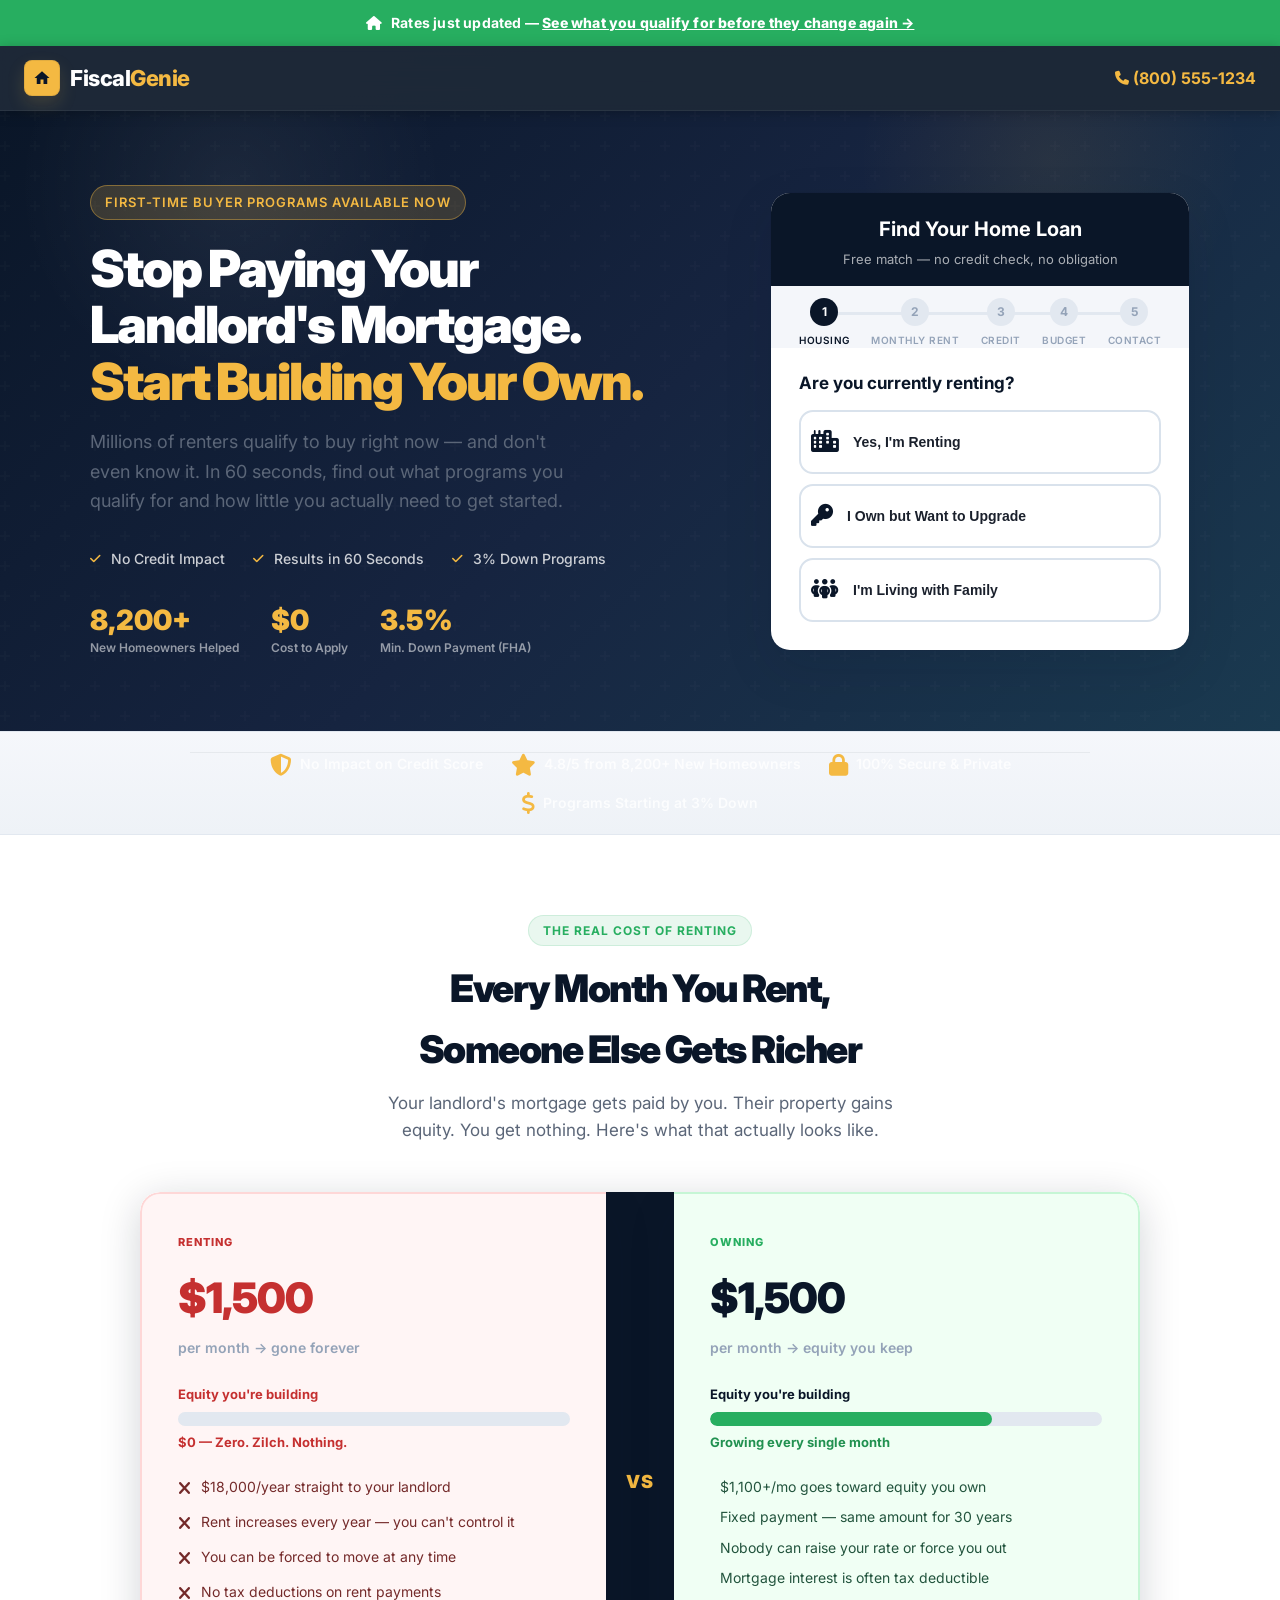
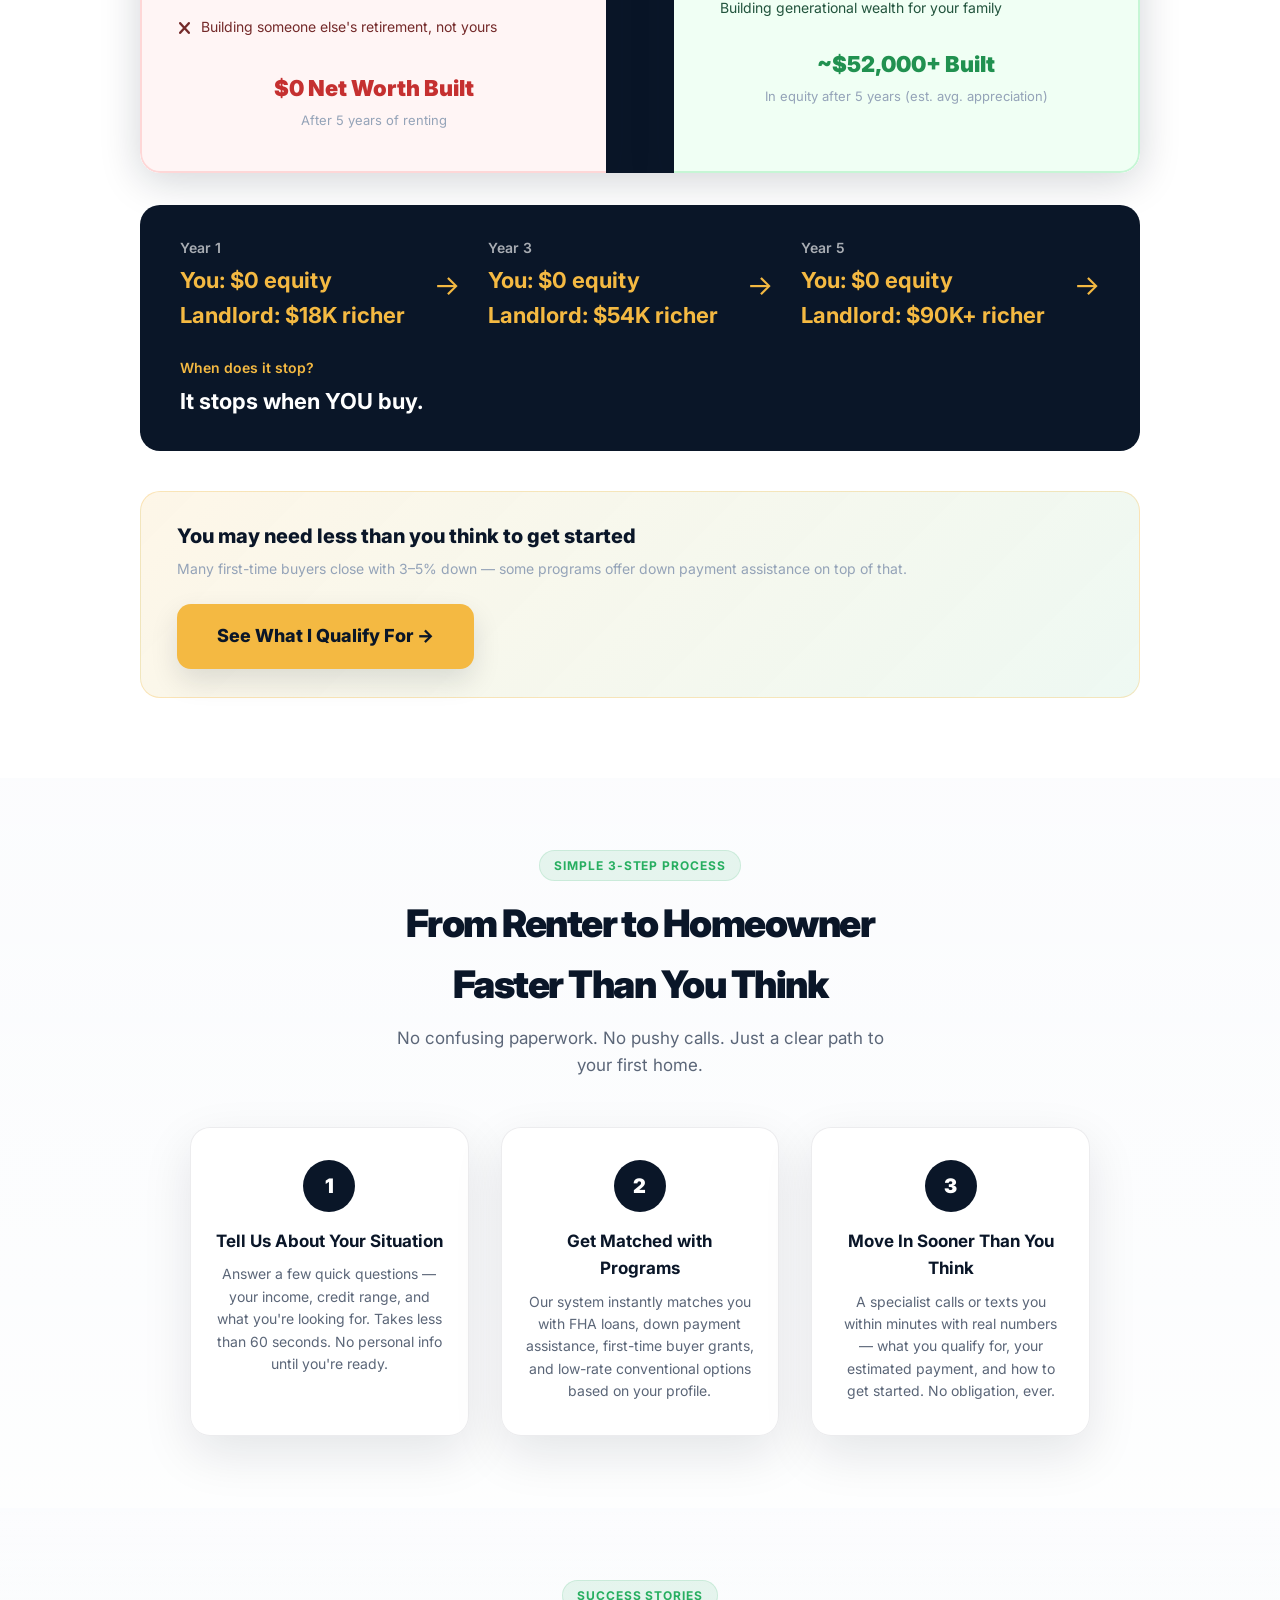
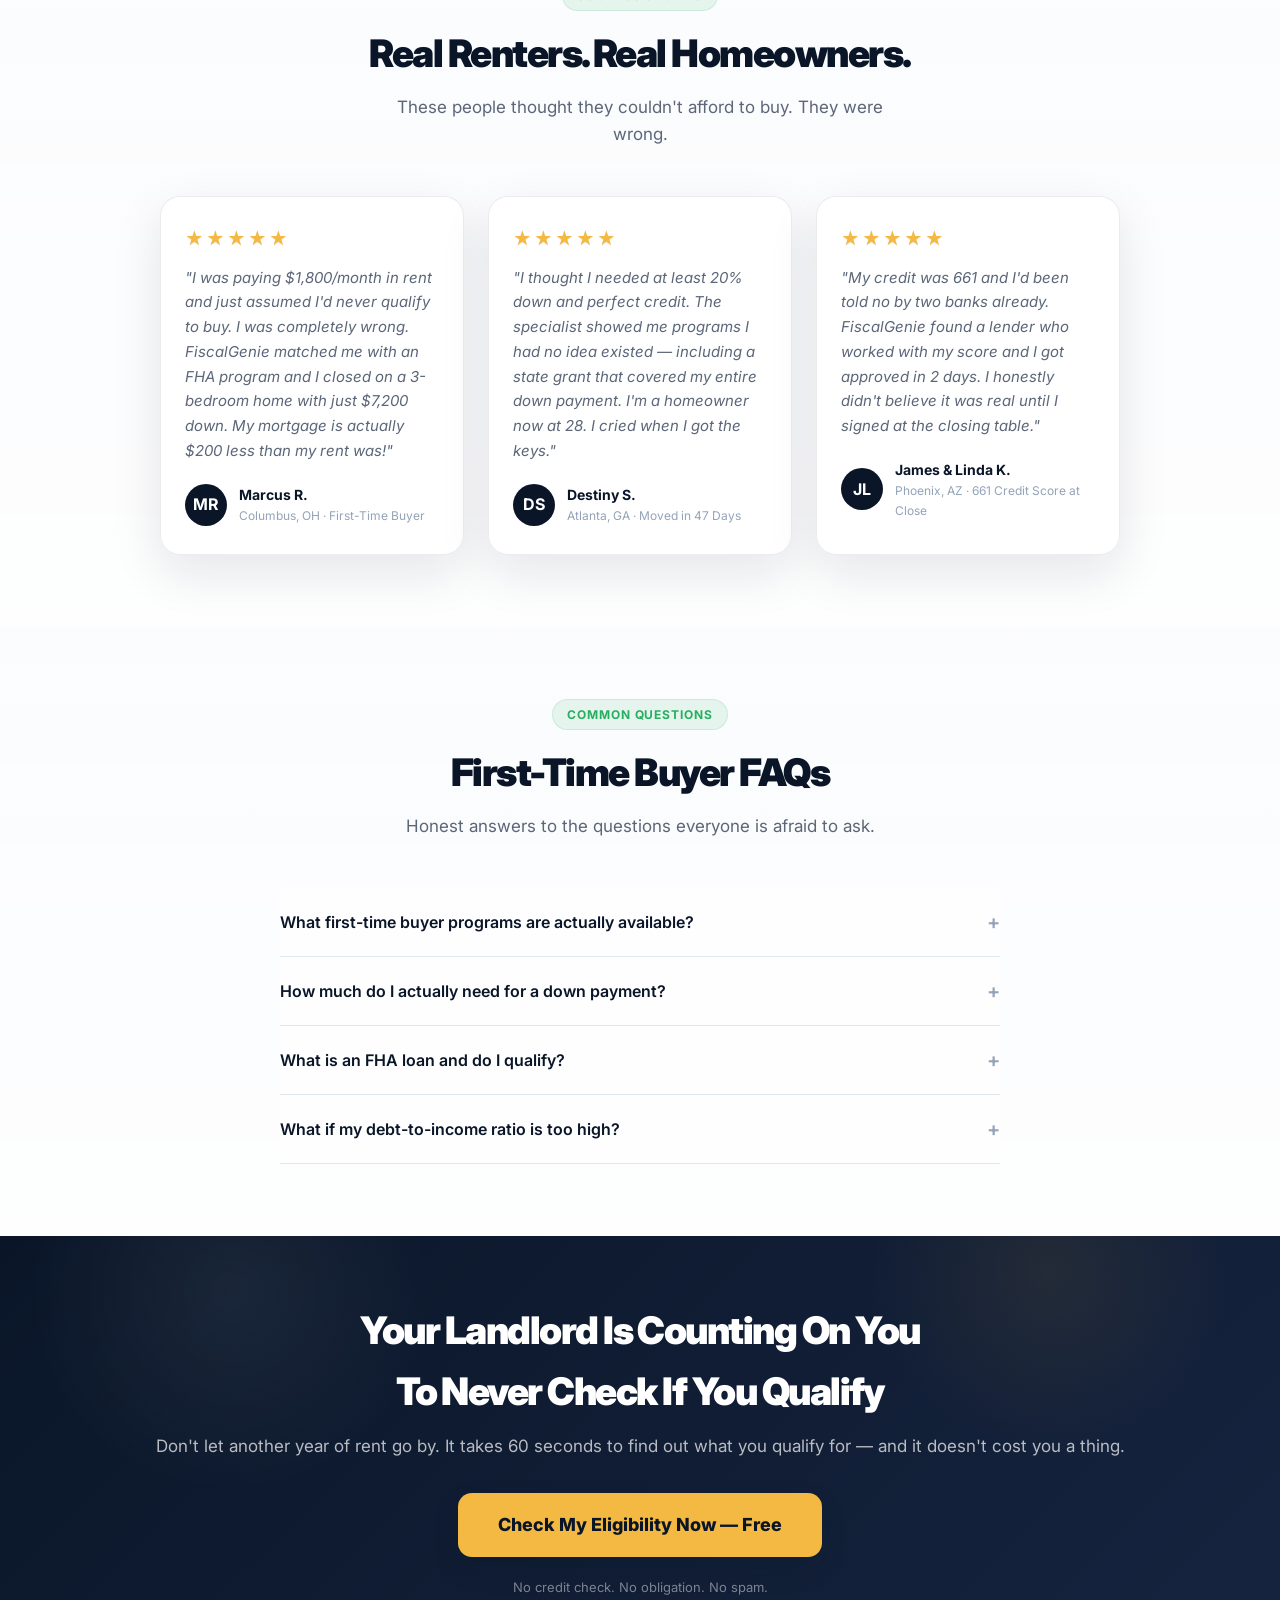
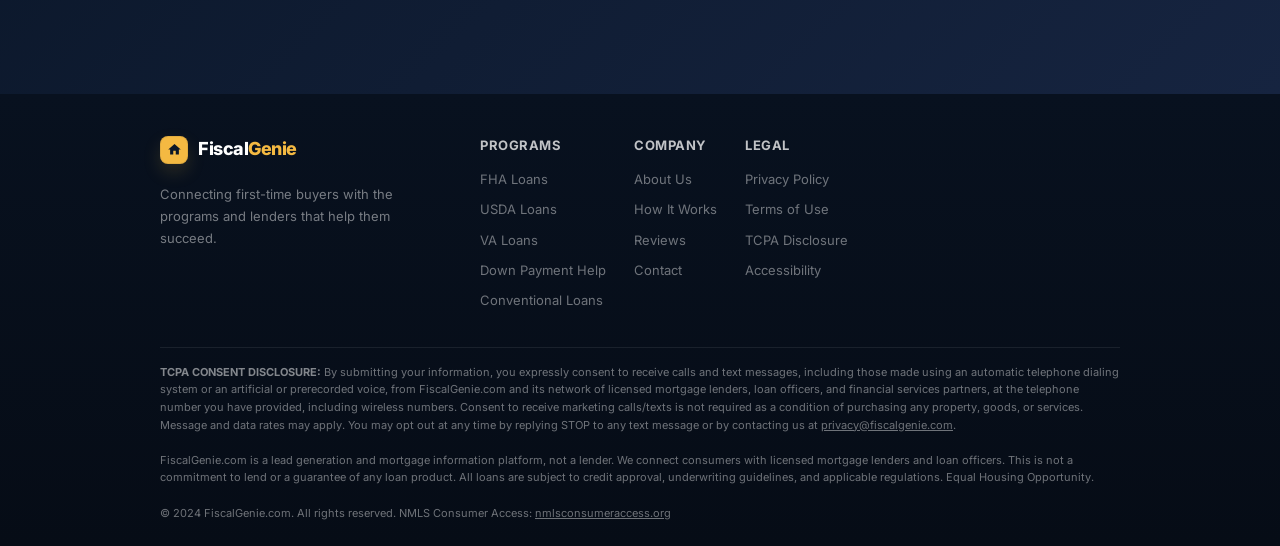
==== commit ae003e25: "Polish FiscalGenie pages and add legal links" ====
--- a/first-time-buyer.html
+++ b/first-time-buyer.html
@@ -668,7 +668,7 @@
 
       <!-- RENTING COLUMN -->
       <div class="comparison-col rent-col">
-        <div class="comparison-col-label">❌ Renting</div>
+        <div class="comparison-col-label">Renting</div>
         <div class="comparison-amount">$1,500</div>
         <div class="comparison-period">per month → gone forever</div>
 
@@ -681,11 +681,11 @@
         </div>
 
         <ul class="comparison-list">
-          <li><span class="ci">❌</span> $18,000/year straight to your landlord</li>
-          <li><span class="ci">❌</span> Rent increases every year — you can't control it</li>
-          <li><span class="ci">❌</span> You can be forced to move at any time</li>
-          <li><span class="ci">❌</span> No tax deductions on rent payments</li>
-          <li><span class="ci">❌</span> Building someone else's retirement, not yours</li>
+          <li><span class="ci"><i class="fa-solid fa-xmark"></i></span> $18,000/year straight to your landlord</li>
+          <li><span class="ci"><i class="fa-solid fa-xmark"></i></span> Rent increases every year — you can't control it</li>
+          <li><span class="ci"><i class="fa-solid fa-xmark"></i></span> You can be forced to move at any time</li>
+          <li><span class="ci"><i class="fa-solid fa-xmark"></i></span> No tax deductions on rent payments</li>
+          <li><span class="ci"><i class="fa-solid fa-xmark"></i></span> Building someone else's retirement, not yours</li>
         </ul>
 
         <div class="comparison-bottom-label">$0 Net Worth Built</div>
--- a/css/style.css
+++ b/css/style.css
@@ -844,3 +844,276 @@
 .hero-purchase { background: linear-gradient(135deg, #0A1628 0%, #162440 50%, #1a3a50 100%); }
 .hero-refi { background: linear-gradient(135deg, #0a1628 0%, #1e1440 50%, #162030 100%); }
 .hero-opinion { background: linear-gradient(135deg, #0a1628 0%, #162033 50%, #0a2020 100%); }
+
+/* ---- 2026 VISUAL REFINEMENT ---- */
+body {
+  background:
+    radial-gradient(circle at top left, rgba(244, 185, 66, 0.08), transparent 30%),
+    radial-gradient(circle at 85% 10%, rgba(39, 174, 96, 0.07), transparent 22%),
+    linear-gradient(180deg, #f7f9fc 0%, #eef3f8 100%);
+  color: var(--text);
+}
+
+.site-header {
+  backdrop-filter: blur(14px);
+  background: rgba(10, 22, 40, 0.92);
+  border-bottom: 1px solid rgba(255, 255, 255, 0.06);
+}
+
+.logo-icon {
+  box-shadow: inset 0 0 0 1px rgba(10, 22, 40, 0.08), 0 8px 18px rgba(244, 185, 66, 0.15);
+}
+
+.hero,
+.hub-hero,
+.cta-band,
+.site-footer {
+  position: relative;
+}
+
+.hero::after,
+.hub-hero::after,
+.cta-band::after {
+  content: '';
+  position: absolute;
+  inset: 0;
+  pointer-events: none;
+  background:
+    radial-gradient(circle at 18% 12%, rgba(255, 255, 255, 0.06), transparent 18%),
+    radial-gradient(circle at 82% 8%, rgba(244, 185, 66, 0.08), transparent 16%);
+}
+
+.hero-content,
+.hub-hero-content,
+.cta-band > *,
+.site-footer > * {
+  position: relative;
+  z-index: 1;
+}
+
+.form-card,
+.testimonial-card,
+.step-card,
+.shopper-card,
+.stat-card,
+.comparison-col,
+.savings-calculator,
+.cashout-card,
+.contact-card,
+.legal-card {
+  border: 1px solid rgba(15, 23, 42, 0.08);
+  box-shadow: 0 18px 50px rgba(10, 22, 40, 0.10);
+}
+
+.form-card,
+.testimonial-card,
+.step-card,
+.shopper-card,
+.stat-card,
+.comparison-col,
+.savings-calculator,
+.cashout-card,
+.contact-card,
+.legal-card {
+  background-clip: padding-box;
+}
+
+.section-header h2,
+.hero h1,
+.hub-hero h1,
+.cta-band h2,
+.legal-title,
+.contact-title {
+  letter-spacing: -0.04em;
+}
+
+.hero-sub,
+.hub-hero p,
+.section-header p,
+.step-card p,
+.testimonial-text,
+.faq-a,
+.legal-card p,
+.legal-card li,
+.contact-card p,
+.contact-card li {
+  color: #5b6678;
+}
+
+.hero-badge,
+.hero-badge-warning,
+.equity-pill,
+.section-label,
+.calc-badge,
+.legal-eyebrow,
+.contact-eyebrow {
+  letter-spacing: 0.08em;
+  text-transform: uppercase;
+}
+
+.hero-badge,
+.hero-badge-warning,
+.equity-pill,
+.section-label,
+.calc-badge {
+  box-shadow: none;
+}
+
+.hero-trust,
+.trust-strip-inner,
+.hero-stats,
+.savings-assumptions,
+.footer-links {
+  gap: 16px 28px;
+}
+
+.trust-item,
+.trust-badge {
+  color: rgba(255, 255, 255, 0.78);
+}
+
+.option-btn,
+.btn-next,
+.btn-submit,
+.btn-cta,
+.card-cta,
+.btn-start-refi {
+  border-radius: 14px;
+  transition: transform 0.18s ease, box-shadow 0.18s ease, background-color 0.18s ease, border-color 0.18s ease;
+}
+
+.option-btn {
+  border-color: #d9e2ec;
+  background: rgba(255, 255, 255, 0.96);
+}
+
+.option-btn:hover {
+  transform: translateY(-1px);
+  box-shadow: 0 10px 18px rgba(10, 22, 40, 0.08);
+}
+
+.btn-next,
+.btn-submit,
+.btn-cta,
+.card-cta,
+.btn-start-refi {
+  box-shadow: 0 12px 28px rgba(10, 22, 40, 0.12);
+}
+
+.btn-next:hover,
+.btn-submit:hover,
+.btn-cta:hover,
+.card-cta:hover,
+.btn-start-refi:hover {
+  transform: translateY(-2px);
+}
+
+.step-card,
+.testimonial-card,
+.shopper-card,
+.contact-card,
+.legal-card {
+  background: rgba(255, 255, 255, 0.94);
+}
+
+.section-label {
+  border: 1px solid rgba(39, 174, 96, 0.14);
+}
+
+.faq-item {
+  background: rgba(255, 255, 255, 0.72);
+}
+
+.faq-q {
+  padding: 22px 0;
+}
+
+.site-footer {
+  background: linear-gradient(180deg, #08111f 0%, #060c16 100%);
+}
+
+.footer-divider {
+  border-top-color: rgba(255, 255, 255, 0.08);
+}
+
+.footer-col a,
+.footer-legal {
+  color: rgba(255, 255, 255, 0.42);
+}
+
+.footer-col a:hover {
+  color: rgba(255, 255, 255, 0.82);
+}
+
+.trust-strip {
+  background: linear-gradient(180deg, #f5f7fb 0%, #eef2f7 100%);
+}
+
+.trust-strip-inner {
+  border-top: 1px solid rgba(15, 23, 42, 0.06);
+}
+
+.testimonials-section,
+.faq-section,
+.how-section,
+.shoppers-section,
+.savings-section,
+.rent-own-section {
+  background:
+    linear-gradient(180deg, rgba(255, 255, 255, 0.56), rgba(255, 255, 255, 0.92)),
+    linear-gradient(180deg, #f7f9fc 0%, #eef3f8 100%);
+}
+
+.hero::before,
+.hub-hero::before {
+  opacity: 0.5;
+}
+
+.stars {
+  color: #f4b942;
+  text-shadow: 0 1px 0 rgba(10, 22, 40, 0.08);
+}
+
+.comparison-vs {
+  letter-spacing: 0.16em;
+}
+
+.comparison-col {
+  backdrop-filter: blur(6px);
+}
+
+.comparison-col.rent-col {
+  background: linear-gradient(180deg, #fff8f8 0%, #fff 100%);
+}
+
+.comparison-col.own-col {
+  background: linear-gradient(180deg, #f7fff9 0%, #fff 100%);
+}
+
+.hero-stat-callout,
+.urgency-meter,
+.rate-tip,
+.savings-badge,
+.savings-badge-big .save-label,
+.savings-calc-header .calc-badge {
+  border-radius: 999px;
+}
+
+.ty-note {
+  background: linear-gradient(180deg, #f0fdf4 0%, #ecfdf5 100%);
+  border: 1px solid rgba(39, 174, 96, 0.12);
+}
+
+.legal-card h2,
+.contact-card h2 {
+  border-bottom: 1px solid rgba(15, 23, 42, 0.06);
+  padding-bottom: 8px;
+}
+
+@media (max-width: 860px) {
+  .hero::after,
+  .hub-hero::after,
+  .cta-band::after {
+    background: none;
+  }
+}
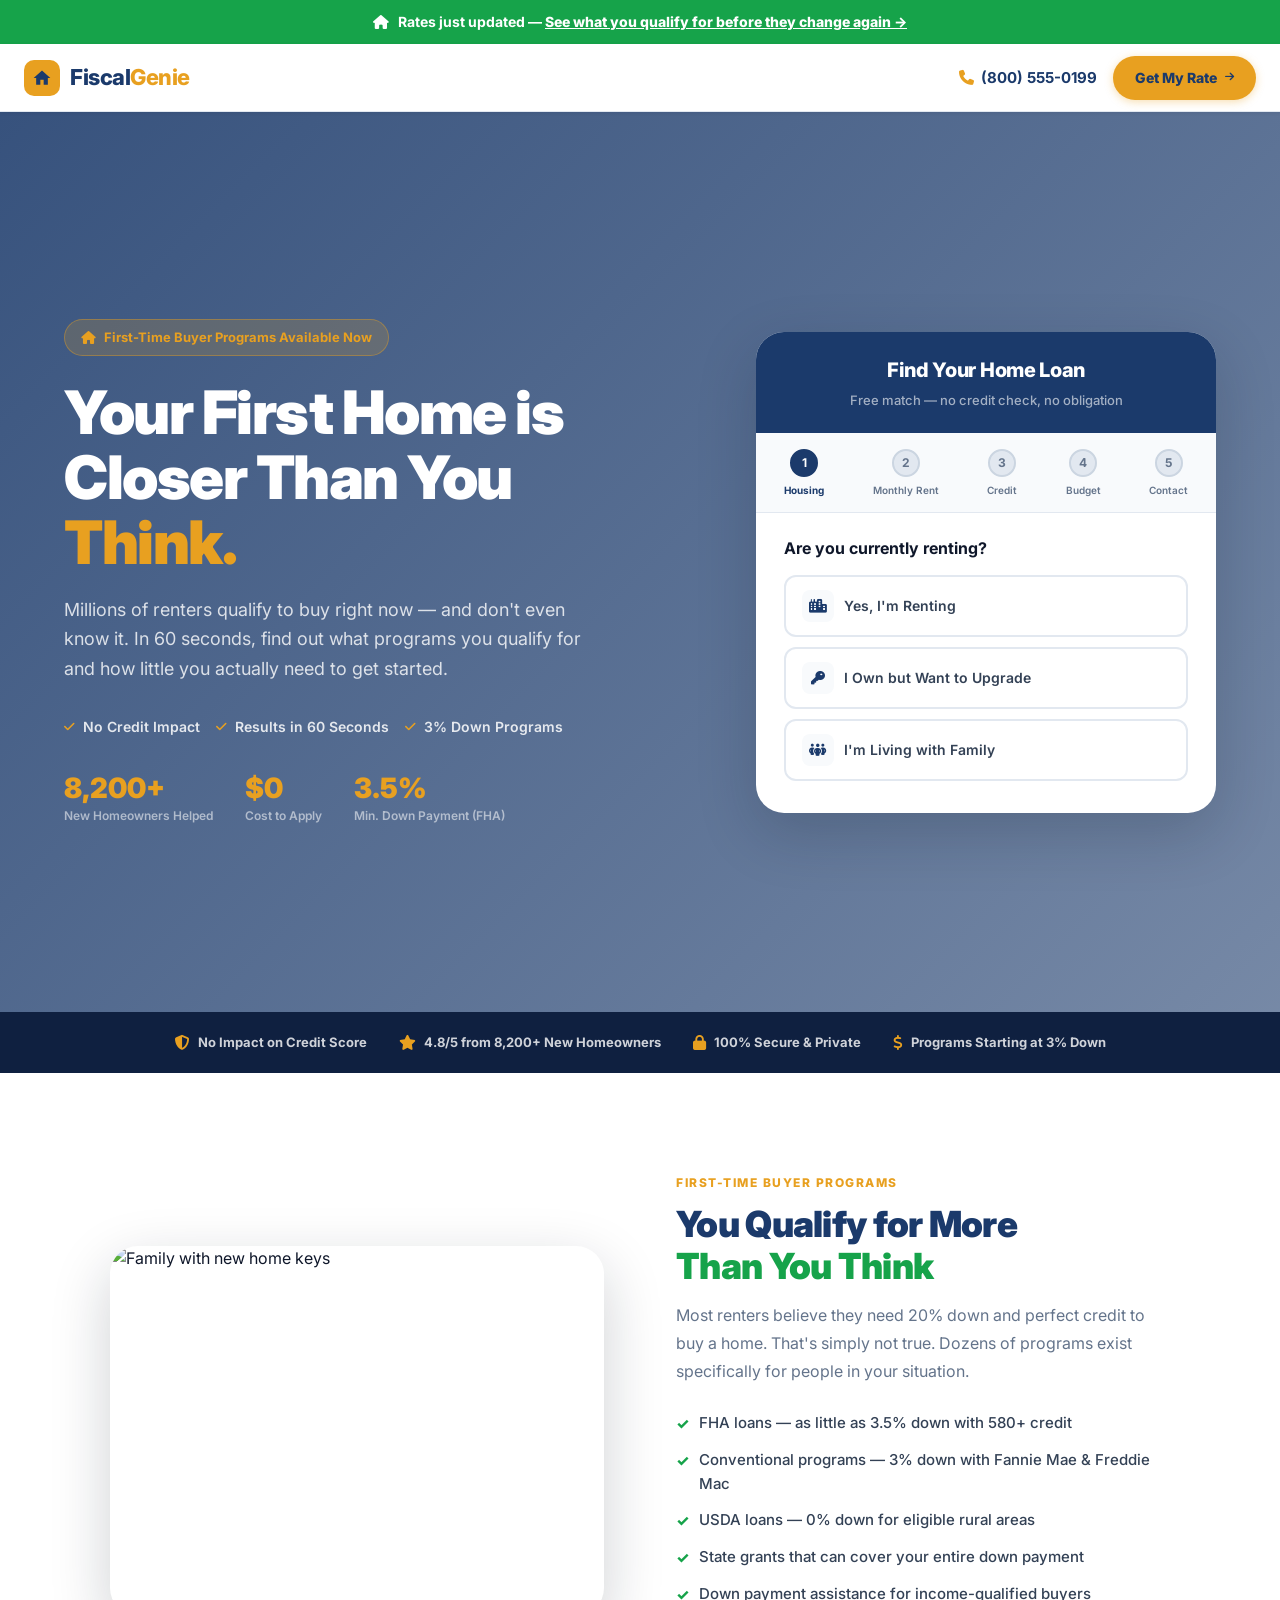
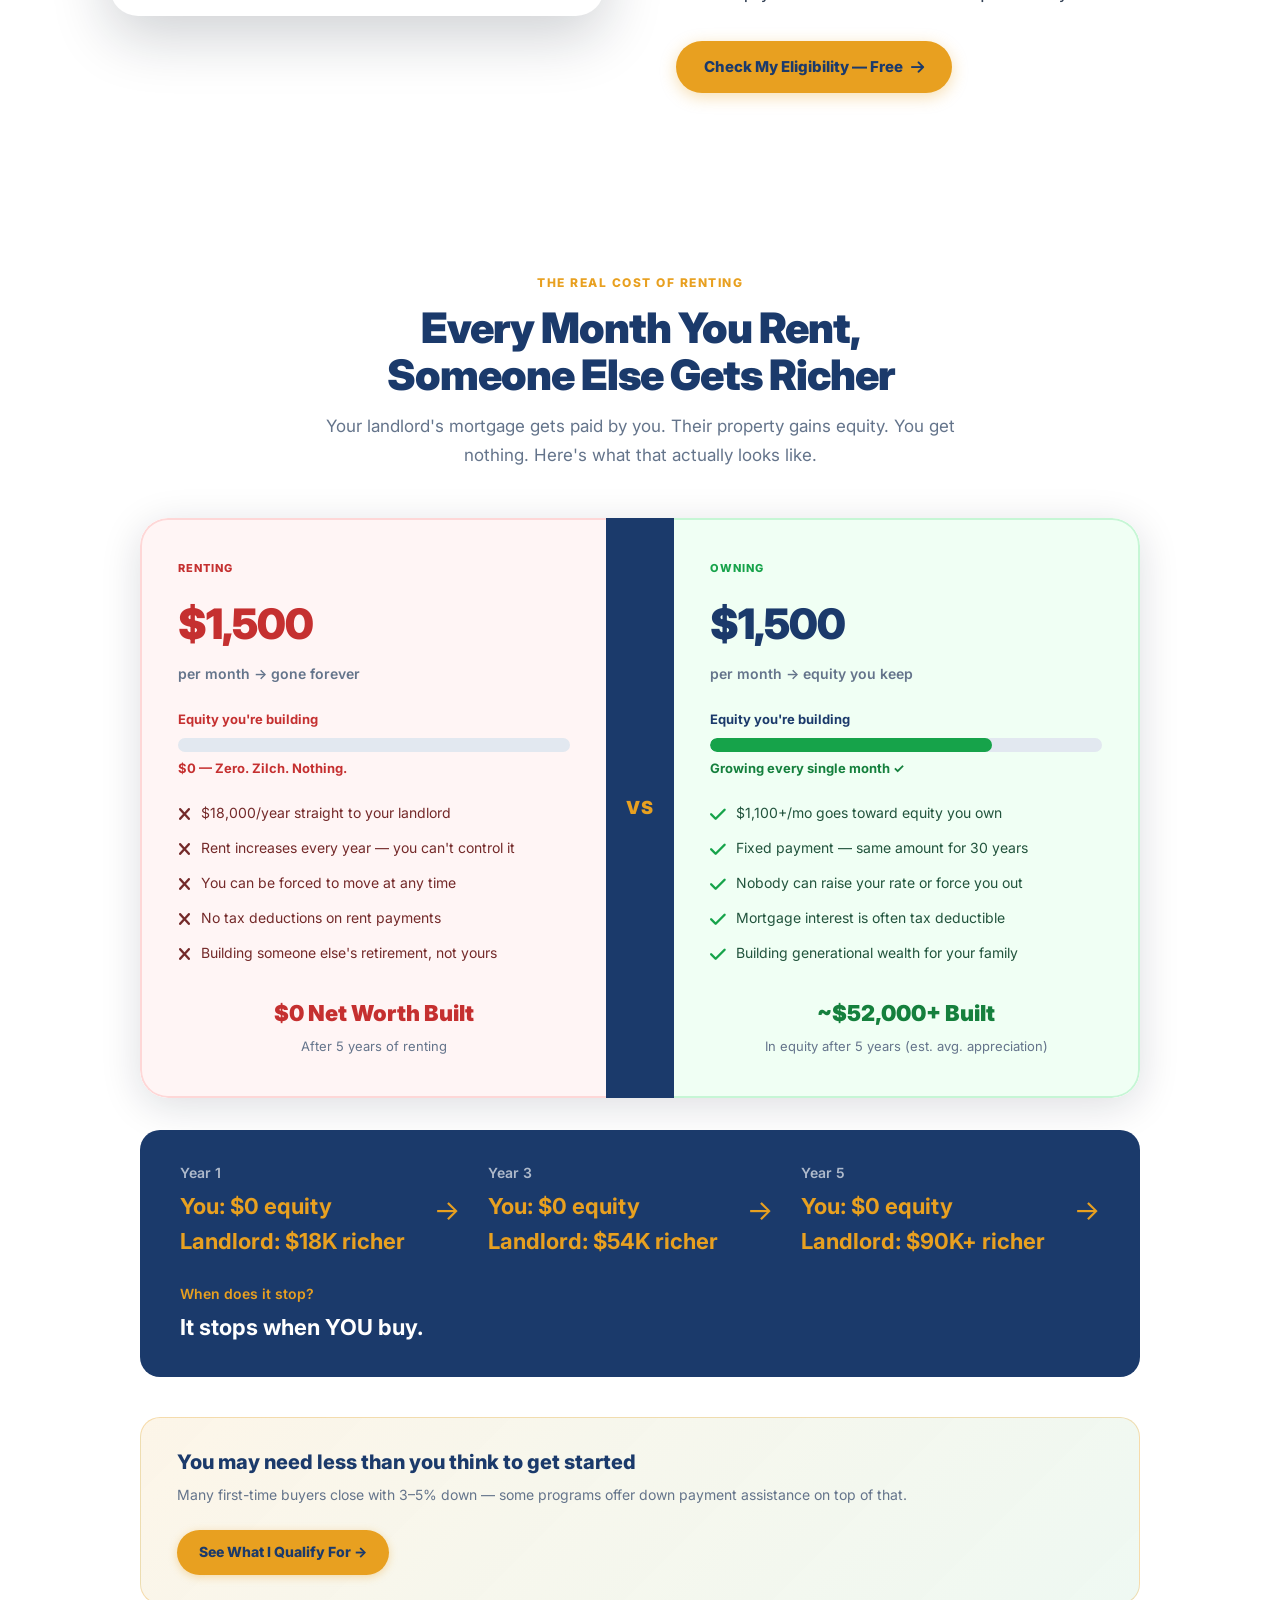
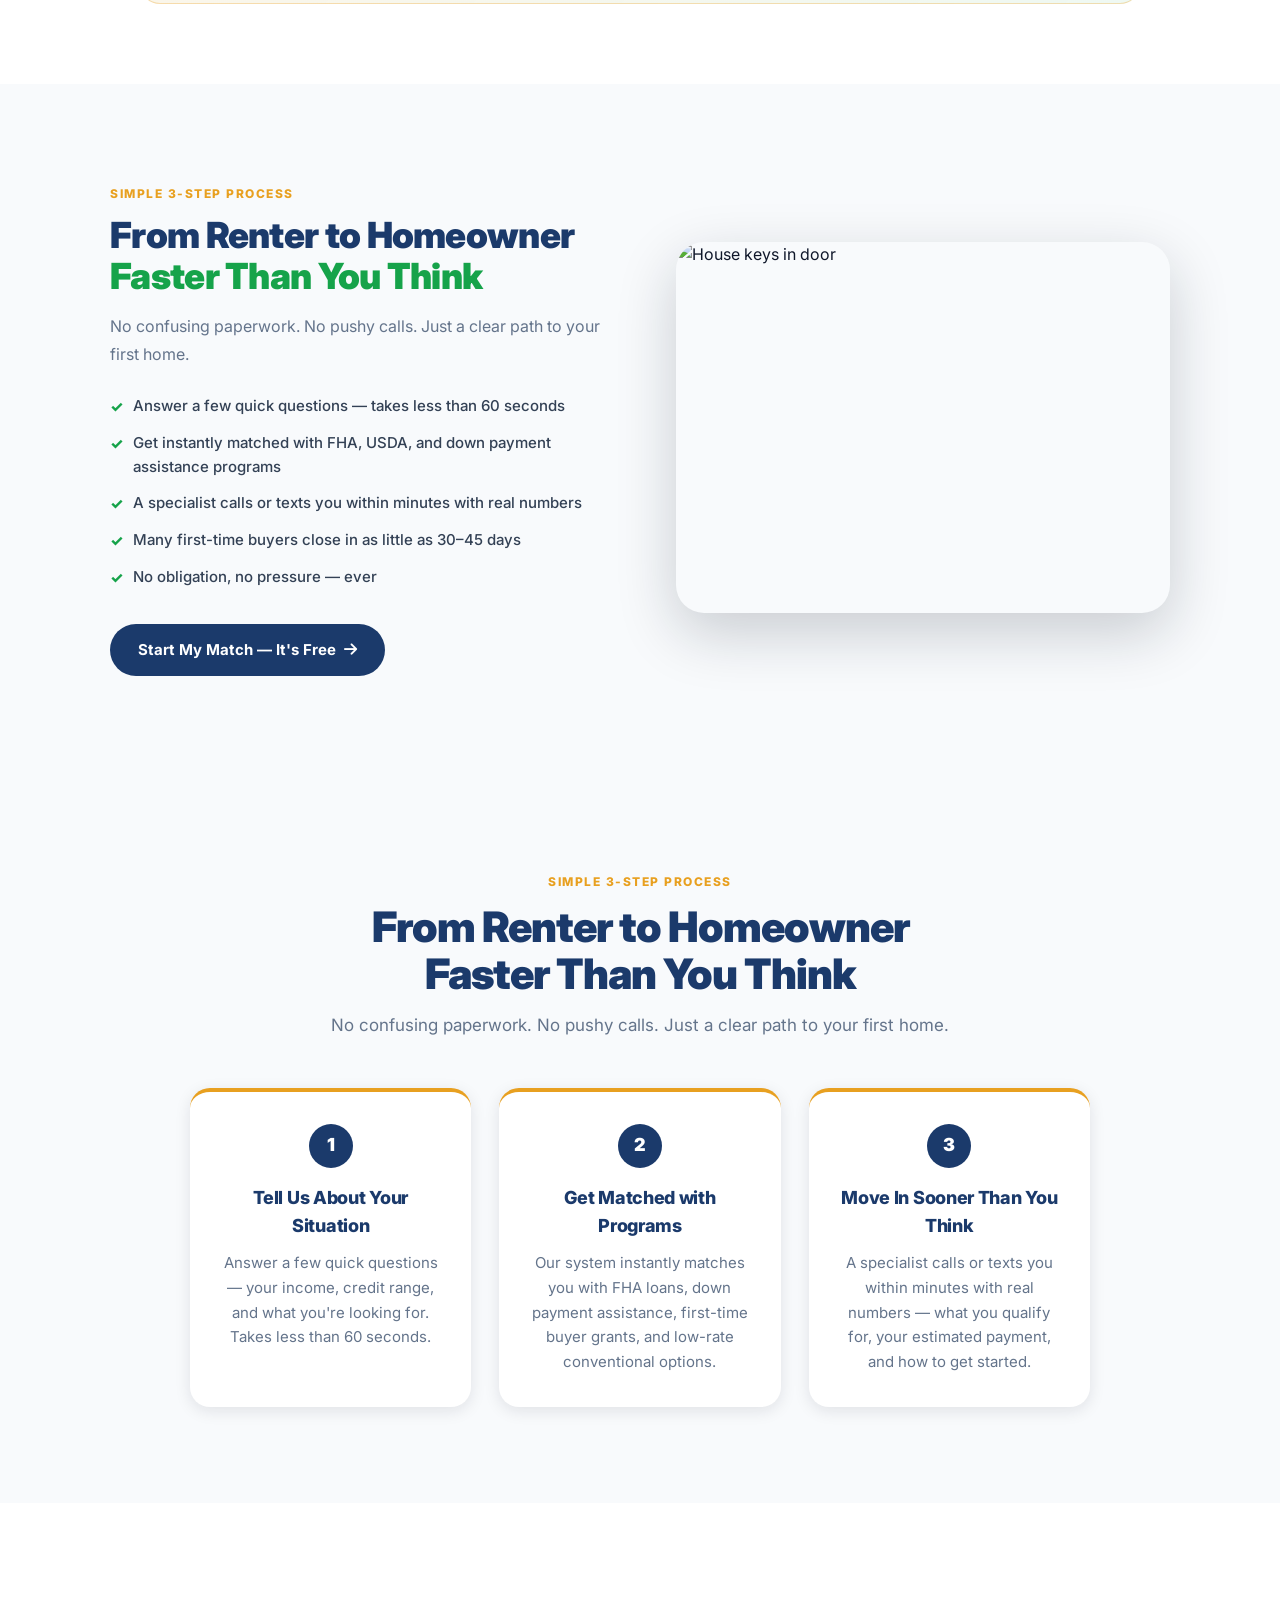
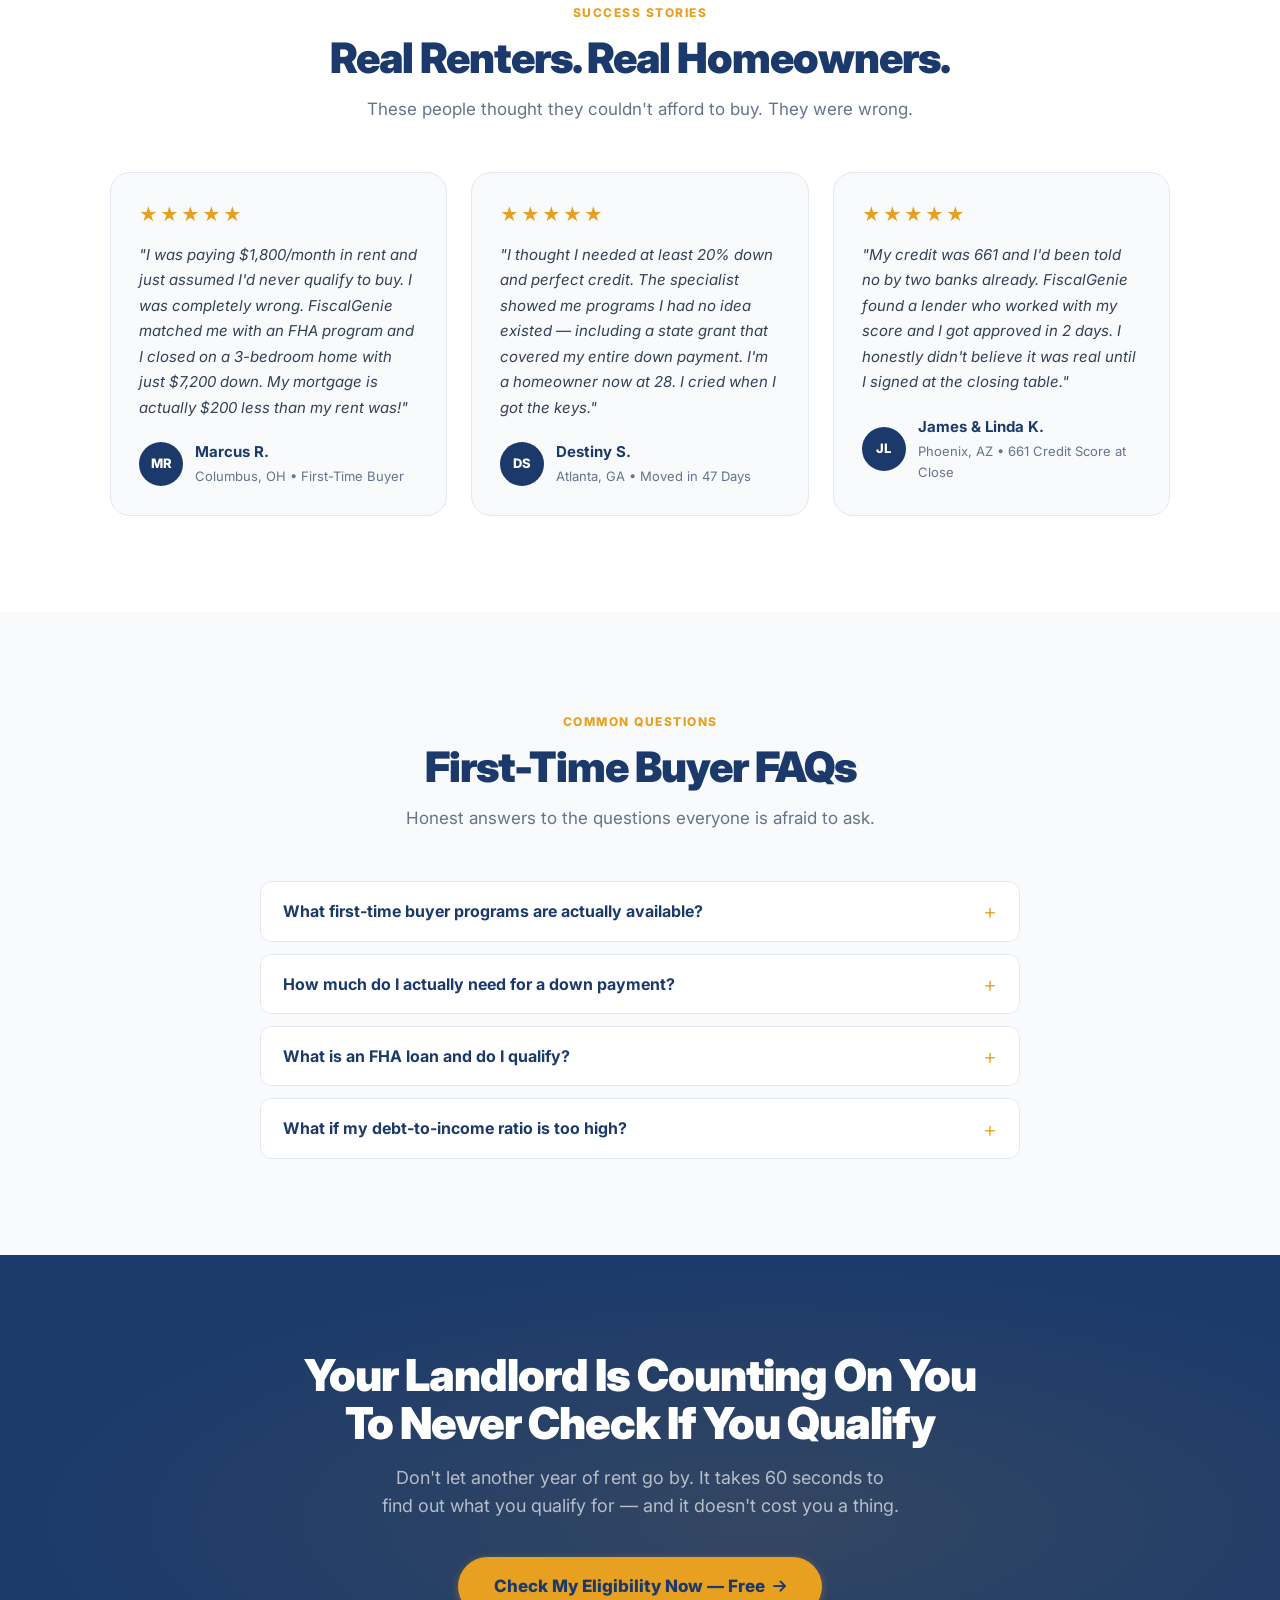
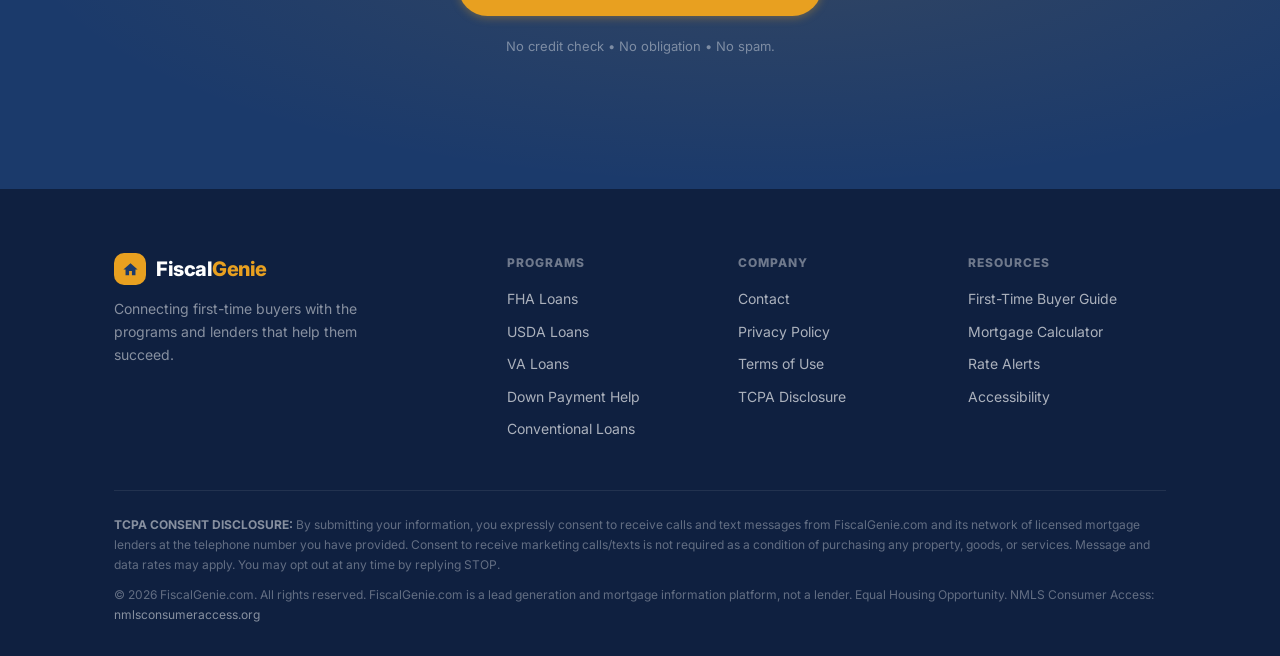
==== commit f3e92e90: "Full visual redesign — photos, new palette, premium layout" ====
--- a/first-time-buyer.html
+++ b/first-time-buyer.html
@@ -5,362 +5,121 @@
   <meta name="viewport" content="width=device-width, initial-scale=1.0">
   <meta name="description" content="Find out if you qualify to stop renting and start owning. Match with first-time buyer programs, FHA loans, and down payment assistance in 60 seconds.">
   <meta name="robots" content="index, follow">
-  <title>Stop Paying Your Landlord's Mortgage | FiscalGenie First-Time Buyer Programs</title>
-
-  <!-- Open Graph -->
-  <meta property="og:title" content="Stop Paying Your Landlord's Mortgage. Start Building Your Own.">
+  <title>FiscalGenie — Your First Home is Closer Than You Think</title>
+  <meta property="og:title" content="Your First Home is Closer Than You Think.">
   <meta property="og:description" content="Millions of renters qualify to buy right now and don't know it. Find out what you qualify for in 60 seconds.">
   <meta property="og:type" content="website">
-
+  <link rel="preconnect" href="https://fonts.googleapis.com">
+  <link rel="preconnect" href="https://fonts.gstatic.com" crossorigin>
   <link rel="stylesheet" href="https://cdnjs.cloudflare.com/ajax/libs/font-awesome/6.5.1/css/all.min.css">
   <link rel="stylesheet" href="css/style.css">
 
   <style>
-    /* ---- PAGE-SPECIFIC: Rent vs Own Section ---- */
-    .rent-own-section {
-      background: var(--white);
-      padding: 80px 24px;
+    /* ---- Page-specific: Rent vs Own Section ---- */
+    .rent-own-section { background:var(--white); padding:80px 24px; }
+    .rent-own-inner { max-width:1000px; margin:0 auto; }
+    .rent-own-grid { display:grid; grid-template-columns:1fr auto 1fr; gap:0; align-items:stretch; margin-top:48px; border-radius:var(--radius-xl); overflow:hidden; box-shadow:var(--shadow-lg); }
+    .comparison-col { padding:40px 36px; }
+    .comparison-col.rent-col { background:#FFF5F5; border:2px solid #FED7D7; border-right:none; border-radius:var(--radius-xl) 0 0 var(--radius-xl); }
+    .comparison-col.own-col { background:#F0FFF4; border:2px solid #C6F6D5; border-left:none; border-radius:0 var(--radius-xl) var(--radius-xl) 0; }
+    .comparison-vs { background:var(--navy); display:flex; align-items:center; justify-content:center; padding:0 20px; font-size:18px; font-weight:900; color:var(--gold); letter-spacing:1px; }
+    .comparison-col-label { font-size:11px; font-weight:800; text-transform:uppercase; letter-spacing:1px; margin-bottom:12px; }
+    .rent-col .comparison-col-label { color:#C53030; }
+    .own-col .comparison-col-label { color:var(--green); }
+    .comparison-amount { font-size:42px; font-weight:900; margin-bottom:6px; letter-spacing:-1px; }
+    .rent-col .comparison-amount { color:#C53030; }
+    .own-col .comparison-amount { color:var(--navy); }
+    .comparison-period { font-size:14px; color:var(--gray3); margin-bottom:24px; font-weight:600; }
+    .equity-bar-wrap { margin-bottom:20px; }
+    .equity-bar-label { font-size:13px; font-weight:700; margin-bottom:8px; }
+    .rent-col .equity-bar-label { color:#C53030; }
+    .own-col .equity-bar-label { color:var(--navy); }
+    .equity-bar { height:14px; border-radius:100px; background:var(--gray1); overflow:hidden; }
+    .equity-bar-fill { height:100%; border-radius:100px; }
+    .rent-col .equity-bar-fill { width:0%; background:#FC8181; }
+    .own-col .equity-bar-fill { width:72%; background:var(--green); }
+    .comparison-list { list-style:none; margin-top:24px; display:flex; flex-direction:column; gap:10px; }
+    .comparison-list li { display:flex; align-items:flex-start; gap:10px; font-size:14px; line-height:1.45; }
+    .comparison-list li .ci { font-size:18px; flex-shrink:0; margin-top:-1px; }
+    .rent-col .comparison-list li { color:#742A2A; }
+    .own-col .comparison-list li { color:#22543D; }
+    .comparison-bottom-label { margin-top:28px; font-size:22px; font-weight:900; text-align:center; }
+    .rent-col .comparison-bottom-label { color:#C53030; }
+    .own-col .comparison-bottom-label { color:var(--green2); }
+    .comparison-bottom-sub { font-size:13px; color:var(--gray3); text-align:center; margin-top:4px; }
+    .equity-timeline { background:var(--navy); border-radius:var(--radius-lg); padding:32px 40px; margin-top:32px; display:flex; align-items:center; justify-content:space-between; gap:24px; flex-wrap:wrap; }
+    .timeline-label { color:rgba(255,255,255,0.65); font-size:14px; font-weight:600; }
+    .timeline-label strong { color:var(--gold); font-size:22px; display:block; margin-top:4px; }
+    .timeline-arrow { color:var(--gold); font-size:28px; }
+    .calc-callout { background:linear-gradient(135deg,rgba(232,160,32,0.10) 0%,rgba(22,163,74,0.07) 100%); border:1px solid rgba(232,160,32,0.3); border-radius:var(--radius-lg); padding:28px 36px; margin-top:40px; display:flex; align-items:center; justify-content:space-between; gap:24px; flex-wrap:wrap; }
+    .calc-callout-text h3 { font-size:20px; font-weight:800; color:var(--navy); margin-bottom:6px; }
+    .calc-callout-text p { font-size:14px; color:var(--gray3); }
+
+    /* Hero stat row */
+    .hero-stat-row { display:flex; gap:32px; margin-top:36px; flex-wrap:wrap; }
+    .hero-stat-item { text-align:left; }
+    .hero-stat-num { font-size:28px; font-weight:900; color:var(--gold); line-height:1; }
+    .hero-stat-label { font-size:12px; color:rgba(255,255,255,0.55); font-weight:600; margin-top:4px; }
+
+    @media (max-width:860px) {
+      .rent-own-grid { grid-template-columns:1fr; }
+      .comparison-col.rent-col { border:2px solid #FED7D7; border-bottom:none; border-radius:var(--radius-xl) var(--radius-xl) 0 0; }
+      .comparison-col.own-col { border:2px solid #C6F6D5; border-top:none; border-radius:0 0 var(--radius-xl) var(--radius-xl); }
+      .comparison-vs { padding:16px; font-size:15px; }
+      .equity-timeline { flex-direction:column; text-align:center; padding:28px 24px; }
+      .timeline-arrow { transform:rotate(90deg); }
+      .calc-callout { flex-direction:column; }
     }
-
-    .rent-own-inner {
-      max-width: 1000px;
-      margin: 0 auto;
-    }
-
-    .rent-own-grid {
-      display: grid;
-      grid-template-columns: 1fr auto 1fr;
-      gap: 0;
-      align-items: stretch;
-      margin-top: 48px;
-      border-radius: var(--radius-lg);
-      overflow: hidden;
-      box-shadow: var(--shadow-lg);
-    }
-
-    .comparison-col {
-      padding: 40px 36px;
-    }
-
-    .comparison-col.rent-col {
-      background: #FFF5F5;
-      border: 2px solid #FED7D7;
-      border-right: none;
-      border-radius: var(--radius-lg) 0 0 var(--radius-lg);
-    }
-
-    .comparison-col.own-col {
-      background: #F0FFF4;
-      border: 2px solid #C6F6D5;
-      border-left: none;
-      border-radius: 0 var(--radius-lg) var(--radius-lg) 0;
-    }
-
-    .comparison-vs {
-      background: var(--navy);
-      display: flex;
-      align-items: center;
-      justify-content: center;
-      padding: 0 20px;
-      font-size: 18px;
-      font-weight: 900;
-      color: var(--gold);
-      letter-spacing: 1px;
-    }
-
-    .comparison-col-label {
-      font-size: 11px;
-      font-weight: 800;
-      text-transform: uppercase;
-      letter-spacing: 1px;
-      margin-bottom: 12px;
-    }
-
-    .rent-col .comparison-col-label { color: #C53030; }
-    .own-col .comparison-col-label { color: var(--green); }
-
-    .comparison-amount {
-      font-size: 42px;
-      font-weight: 900;
-      margin-bottom: 6px;
-      letter-spacing: -1px;
-    }
-
-    .rent-col .comparison-amount { color: #C53030; }
-    .own-col .comparison-amount { color: var(--navy); }
-
-    .comparison-period {
-      font-size: 14px;
-      color: var(--gray3);
-      margin-bottom: 24px;
-      font-weight: 600;
-    }
-
-    .equity-bar-wrap {
-      margin-bottom: 20px;
-    }
-
-    .equity-bar-label {
-      font-size: 13px;
-      font-weight: 700;
-      margin-bottom: 8px;
-    }
-
-    .rent-col .equity-bar-label { color: #C53030; }
-    .own-col .equity-bar-label { color: var(--navy); }
-
-    .equity-bar {
-      height: 14px;
-      border-radius: 100px;
-      background: var(--gray2);
-      overflow: hidden;
-    }
-
-    .equity-bar-fill {
-      height: 100%;
-      border-radius: 100px;
-      transition: width 1.2s ease;
-    }
-
-    .rent-col .equity-bar-fill {
-      width: 0%;
-      background: #FC8181;
-    }
-
-    .own-col .equity-bar-fill {
-      width: 72%;
-      background: var(--green);
-    }
-
-    .comparison-list {
-      list-style: none;
-      margin-top: 24px;
-      display: flex;
-      flex-direction: column;
-      gap: 10px;
-    }
-
-    .comparison-list li {
-      display: flex;
-      align-items: flex-start;
-      gap: 10px;
-      font-size: 14px;
-      line-height: 1.45;
-    }
-
-    .comparison-list li .ci {
-      font-size: 18px;
-      flex-shrink: 0;
-      margin-top: -1px;
-    }
-
-    .rent-col .comparison-list li { color: #742A2A; }
-    .own-col .comparison-list li { color: #22543D; }
-
-    .comparison-bottom-label {
-      margin-top: 28px;
-      font-size: 22px;
-      font-weight: 900;
-      text-align: center;
-    }
-
-    .rent-col .comparison-bottom-label {
-      color: #C53030;
-    }
-
-    .own-col .comparison-bottom-label {
-      color: var(--green2);
-    }
-
-    .comparison-bottom-sub {
-      font-size: 13px;
-      color: var(--gray3);
-      text-align: center;
-      margin-top: 4px;
-    }
-
-    /* 5-year equity timeline */
-    .equity-timeline {
-      background: var(--navy);
-      border-radius: var(--radius-lg);
-      padding: 32px 40px;
-      margin-top: 32px;
-      display: flex;
-      align-items: center;
-      justify-content: space-between;
-      gap: 24px;
-      flex-wrap: wrap;
-    }
-
-    .timeline-label {
-      color: rgba(255,255,255,0.65);
-      font-size: 14px;
-      font-weight: 600;
-    }
-
-    .timeline-label strong {
-      color: var(--gold);
-      font-size: 22px;
-      display: block;
-      margin-top: 4px;
-    }
-
-    .timeline-arrow {
-      color: var(--gold);
-      font-size: 28px;
-    }
-
-    /* ---- RENT CALCULATOR TEASER ---- */
-    .calc-callout {
-      background: linear-gradient(135deg, rgba(244,185,66,0.12) 0%, rgba(39,174,96,0.08) 100%);
-      border: 1px solid rgba(244,185,66,0.3);
-      border-radius: var(--radius-lg);
-      padding: 28px 36px;
-      margin-top: 40px;
-      display: flex;
-      align-items: center;
-      justify-content: space-between;
-      gap: 24px;
-      flex-wrap: wrap;
-    }
-
-    .calc-callout-text h3 {
-      font-size: 20px;
-      font-weight: 800;
-      color: var(--navy);
-      margin-bottom: 6px;
-    }
-
-    .calc-callout-text p {
-      font-size: 14px;
-      color: var(--gray3);
-    }
-
-    .calc-callout .btn-cta {
-      white-space: nowrap;
-    }
-
-    /* ---- HERO BADGE VARIANTS ---- */
-    .hero-purchase .hero-badge {
-      background: rgba(244,185,66,0.18);
-      border-color: rgba(244,185,66,0.4);
-    }
-
-    /* ---- URGENCY STRIP ---- */
-    .urgency-strip {
-      background: var(--green);
-      padding: 12px 24px;
-      text-align: center;
-      color: var(--white);
-      font-size: 14px;
-      font-weight: 700;
-      letter-spacing: 0.2px;
-    }
-
-    .urgency-strip a {
-      color: var(--white);
-      text-decoration: underline;
-      font-weight: 800;
-    }
-
-    /* ---- STAT TICKER IN HERO ---- */
-    .hero-stat-row {
-      display: flex;
-      gap: 32px;
-      margin-top: 36px;
-      flex-wrap: wrap;
-    }
-
-    .hero-stat {
-      text-align: left;
-    }
-
-    .hero-stat-num {
-      font-size: 28px;
-      font-weight: 900;
-      color: var(--gold);
-      line-height: 1;
-    }
-
-    .hero-stat-label {
-      font-size: 12px;
-      color: rgba(255,255,255,0.55);
-      font-weight: 600;
-      margin-top: 4px;
-    }
-
-    @media (max-width: 860px) {
-      .rent-own-grid {
-        grid-template-columns: 1fr;
-      }
-      .comparison-col.rent-col {
-        border: 2px solid #FED7D7;
-        border-bottom: none;
-        border-radius: var(--radius-lg) var(--radius-lg) 0 0;
-      }
-      .comparison-col.own-col {
-        border: 2px solid #C6F6D5;
-        border-top: none;
-        border-radius: 0 0 var(--radius-lg) var(--radius-lg);
-      }
-      .comparison-vs {
-        padding: 16px;
-        font-size: 15px;
-      }
-      .equity-timeline {
-        flex-direction: column;
-        text-align: center;
-        padding: 28px 24px;
-      }
-      .timeline-arrow { transform: rotate(90deg); }
-      .calc-callout { flex-direction: column; }
-    }
-
-    @media (max-width: 480px) {
-      .comparison-col { padding: 28px 20px; }
-      .comparison-amount { font-size: 32px; }
+    @media (max-width:480px) {
+      .comparison-col { padding:28px 20px; }
+      .comparison-amount { font-size:32px; }
     }
   </style>
 </head>
 <body>
 
-<!-- ════════════════════════════════════
+<!-- ============================================================
      URGENCY STRIP
-════════════════════════════════════ -->
+     ============================================================ -->
 <div class="urgency-strip">
-  <i class="fa-solid fa-house" style="margin-right:6px;"></i> Rates just updated — <a href="#lead-form">See what you qualify for before they change again →</a>
+  <i class="fa-solid fa-house" style="margin-right:6px;"></i>
+  Rates just updated — <a href="#lead-form">See what you qualify for before they change again →</a>
 </div>
 
-<!-- ════════════════════════════════════
+<!-- ============================================================
      HEADER
-════════════════════════════════════ -->
+     ============================================================ -->
 <header class="site-header">
   <a href="/" class="logo">
-    <div class="logo-icon"><svg width="18" height="18" viewBox="0 0 24 24" fill="#0A1628" xmlns="http://www.w3.org/2000/svg"><path d="M10 20v-6h4v6h5v-8h3L12 3 2 12h3v8z"/></svg></div>
+    <div class="logo-icon">
+      <svg width="20" height="20" viewBox="0 0 24 24" fill="#1B3A6B" xmlns="http://www.w3.org/2000/svg">
+        <path d="M10 20v-6h4v6h5v-8h3L12 3 2 12h3v8z"/>
+      </svg>
+    </div>
     <span class="logo-text">Fiscal<span>Genie</span></span>
   </a>
   <div class="header-cta">
-    <a href="tel:18005551234" class="header-phone"><i class="fa-solid fa-phone fa-sm"></i> (800) 555-1234</a>
+    <a href="tel:18005550199" class="header-phone"><i class="fa-solid fa-phone"></i> (800) 555-0199</a>
+    <a href="#lead-form" class="btn-cta">Get My Rate <i class="fa-solid fa-arrow-right fa-xs"></i></a>
   </div>
 </header>
 
-<!-- ════════════════════════════════════
-     HERO
-════════════════════════════════════ -->
-<section class="hero hero-purchase">
+
+<!-- ============================================================
+     HERO — Couple at new home photo
+     ============================================================ -->
+<section class="hero" style="min-height: 100vh;">
+  <div class="hero-bg" style="background-image: url('https://images.unsplash.com/photo-1560518883-ce09059eeffa?w=1600&q=80&auto=format&fit=crop');"></div>
+  <div class="hero-overlay"></div>
+
   <div class="hero-inner">
-
     <!-- LEFT: Content -->
     <div class="hero-content">
       <div class="hero-badge">
-        First-Time Buyer Programs Available Now
-      </div>
-
-      <h1>
-        Stop Paying Your<br>
-        Landlord's Mortgage.<br>
-        <span class="highlight">Start Building Your Own.</span>
-      </h1>
+        <i class="fa-solid fa-house"></i> First-Time Buyer Programs Available Now
+      </div>
+
+      <h1>Your First Home is<br>Closer Than You <span class="highlight">Think.</span></h1>
 
       <p class="hero-sub">
         Millions of renters qualify to buy right now — and don't even know it.
@@ -369,30 +128,21 @@
       </p>
 
       <div class="hero-trust">
-        <div class="trust-item">
-          <i class="fa-solid fa-check trust-check"></i>
-          <span>No Credit Impact</span>
-        </div>
-        <div class="trust-item">
-          <i class="fa-solid fa-check trust-check"></i>
-          <span>Results in 60 Seconds</span>
-        </div>
-        <div class="trust-item">
-          <i class="fa-solid fa-check trust-check"></i>
-          <span>3% Down Programs</span>
-        </div>
+        <div class="trust-item"><i class="fa-solid fa-check trust-check"></i> No Credit Impact</div>
+        <div class="trust-item"><i class="fa-solid fa-check trust-check"></i> Results in 60 Seconds</div>
+        <div class="trust-item"><i class="fa-solid fa-check trust-check"></i> 3% Down Programs</div>
       </div>
 
       <div class="hero-stat-row">
-        <div class="hero-stat">
+        <div class="hero-stat-item">
           <div class="hero-stat-num">8,200+</div>
           <div class="hero-stat-label">New Homeowners Helped</div>
         </div>
-        <div class="hero-stat">
+        <div class="hero-stat-item">
           <div class="hero-stat-num">$0</div>
           <div class="hero-stat-label">Cost to Apply</div>
         </div>
-        <div class="hero-stat">
+        <div class="hero-stat-item">
           <div class="hero-stat-num">3.5%</div>
           <div class="hero-stat-label">Min. Down Payment (FHA)</div>
         </div>
@@ -403,14 +153,12 @@
     <div class="form-card" id="lead-form-card">
       <div class="form-card-header">
         <h2>Find Your Home Loan</h2>
-        <p>Free match — no credit check, no obligation</p>
-      </div>
-
-      <!-- PROGRESS BAR -->
+        <p>Free match &mdash; no credit check, no obligation</p>
+      </div>
+
       <div class="progress-bar-wrap">
         <div class="progress-steps">
           <div class="progress-fill" style="width:0%"></div>
-
           <div class="progress-step active">
             <div class="step-dot">1</div>
             <div class="step-label">Housing</div>
@@ -434,11 +182,10 @@
         </div>
       </div>
 
-      <!-- FORM -->
       <form id="lead-form" action="/submit.php" method="POST" novalidate>
-
-        <!-- STEP 1: Housing Status -->
         <div class="form-steps">
+
+          <!-- STEP 1: Housing Status -->
           <div class="form-step active" data-step="1">
             <p class="step-question">Are you currently renting?</p>
             <div class="option-group">
@@ -465,21 +212,11 @@
             <p class="step-question">What's your monthly rent (or what would you pay)?</p>
             <div class="option-group">
               <div class="option-grid cols-1">
-                <button type="button" class="option-btn" data-field="monthly_rent" data-value="under_1000">
-                  Under $1,000/mo
-                </button>
-                <button type="button" class="option-btn" data-field="monthly_rent" data-value="1000_1500">
-                  $1,000 – $1,500/mo
-                </button>
-                <button type="button" class="option-btn" data-field="monthly_rent" data-value="1500_2000">
-                  $1,500 – $2,000/mo
-                </button>
-                <button type="button" class="option-btn" data-field="monthly_rent" data-value="2000_2500">
-                  $2,000 – $2,500/mo
-                </button>
-                <button type="button" class="option-btn" data-field="monthly_rent" data-value="2500_plus">
-                  $2,500+/mo
-                </button>
+                <button type="button" class="option-btn" data-field="monthly_rent" data-value="under_1000">Under $1,000/mo</button>
+                <button type="button" class="option-btn" data-field="monthly_rent" data-value="1000_1500">$1,000 – $1,500/mo</button>
+                <button type="button" class="option-btn" data-field="monthly_rent" data-value="1500_2000">$1,500 – $2,000/mo</button>
+                <button type="button" class="option-btn" data-field="monthly_rent" data-value="2000_2500">$2,000 – $2,500/mo</button>
+                <button type="button" class="option-btn" data-field="monthly_rent" data-value="2500_plus">$2,500+/mo</button>
               </div>
             </div>
           </div>
@@ -517,7 +254,6 @@
           <div class="form-step" data-step="4">
             <button type="button" class="btn-back">← Back</button>
             <p class="step-question">What's your estimated purchase budget?</p>
-
             <div class="form-group">
               <label class="form-label" for="purchase_budget">Estimated Home Budget</label>
               <select class="form-select" id="purchase_budget" name="purchase_budget" required>
@@ -529,7 +265,6 @@
                 <option value="500k_plus">$500,000+</option>
               </select>
             </div>
-
             <div class="form-group">
               <label class="form-label" for="state">What state are you looking to buy in?</label>
               <select class="form-select" id="state" name="state" required>
@@ -553,7 +288,6 @@
                 <option>Wisconsin</option><option>Wyoming</option>
               </select>
             </div>
-
             <button type="button" class="btn-next">Next →</button>
           </div>
 
@@ -561,125 +295,117 @@
           <div class="form-step" data-step="5">
             <button type="button" class="btn-back">← Back</button>
             <p class="step-question">Almost there — where should we send your results?</p>
-
             <div class="form-row">
               <div class="form-group">
                 <label class="form-label" for="first_name">First Name</label>
-                <input type="text" class="form-input" id="first_name" name="first_name"
-                  placeholder="Jane" required autocomplete="given-name">
+                <input type="text" class="form-input" id="first_name" name="first_name" placeholder="Jane" required autocomplete="given-name">
               </div>
               <div class="form-group">
                 <label class="form-label" for="last_name">Last Name</label>
-                <input type="text" class="form-input" id="last_name" name="last_name"
-                  placeholder="Smith" required autocomplete="family-name">
+                <input type="text" class="form-input" id="last_name" name="last_name" placeholder="Smith" required autocomplete="family-name">
               </div>
             </div>
-
             <div class="form-group">
               <label class="form-label" for="email">Email Address</label>
-              <input type="email" class="form-input" id="email" name="email"
-                placeholder="jane@email.com" required autocomplete="email">
-            </div>
-
+              <input type="email" class="form-input" id="email" name="email" placeholder="jane@email.com" required autocomplete="email">
+            </div>
             <div class="form-row">
               <div class="form-group">
                 <label class="form-label" for="phone">Phone Number</label>
-                <input type="tel" class="form-input" id="phone" name="phone"
-                  placeholder="(555) 000-0000" required autocomplete="tel">
+                <input type="tel" class="form-input" id="phone" name="phone" placeholder="(555) 000-0000" required autocomplete="tel">
               </div>
               <div class="form-group">
                 <label class="form-label" for="zip">Zip Code</label>
-                <input type="text" class="form-input" id="zip" name="zip"
-                  placeholder="30301" maxlength="5" required autocomplete="postal-code">
+                <input type="text" class="form-input" id="zip" name="zip" placeholder="30301" maxlength="5" required autocomplete="postal-code">
               </div>
             </div>
-
-            <button type="submit" class="btn-submit">Show Me Homes I Can Afford →
-            </button>
-
+            <button type="submit" class="btn-submit">Show Me Homes I Can Afford →</button>
             <p class="form-disclaimer">
               By clicking above, you consent to receive calls and texts from FiscalGenie
               and its lending partners at the number provided. Consent is not required to
-              purchase. Msg &amp; data rates may apply. See <a href="#" style="color:inherit">Privacy Policy</a>.
+              purchase. Msg &amp; data rates may apply. See <a href="privacy.html">Privacy Policy</a>.
             </p>
           </div>
 
           <!-- THANK YOU STEP -->
           <div id="thank-you-step" class="thank-you-step hidden">
-            <div class="ty-icon"><i class="fa-solid fa-circle-check" style="color:#27AE60;font-size:52px;"></i></div>
+            <div class="ty-icon"><i class="fa-solid fa-circle-check" style="color:var(--green);font-size:52px;"></i></div>
             <h3>You're One Step Closer to Homeownership!</h3>
             <p>
               A home loan specialist will reach out within minutes with
               the programs you qualify for — including programs with as
               little as <strong>3% down</strong>.
             </p>
-            <p style="margin-top:12px;font-size:13px;">
-              Check your phone — we may text you shortly.
-            </p>
           </div>
 
         </div><!-- /form-steps -->
       </form>
     </div><!-- /form-card -->
-
   </div><!-- /hero-inner -->
 </section>
 
-<!-- ════════════════════════════════════
+
+<!-- ============================================================
      TRUST STRIP
-════════════════════════════════════ -->
+     ============================================================ -->
 <section class="trust-strip">
   <div class="trust-strip-inner">
-    <div class="trust-badge">
-      <i class="fa-solid fa-shield-halved tb-icon"></i>
-      <span>No Impact on Credit Score</span>
-    </div>
-    <div class="trust-badge">
-      <i class="fa-solid fa-star tb-icon"></i>
-      <span>4.8/5 from 8,200+ New Homeowners</span>
-    </div>
-    <div class="trust-badge">
-      <i class="fa-solid fa-lock tb-icon"></i>
-      <span>100% Secure &amp; Private</span>
-    </div>
-    <div class="trust-badge">
-      <i class="fa-solid fa-dollar-sign tb-icon"></i>
-      <span>Programs Starting at 3% Down</span>
-    </div>
-  </div>
-</section>
-
-<!-- ════════════════════════════════════
+    <div class="trust-badge"><i class="fa-solid fa-shield-halved tb-icon"></i> No Impact on Credit Score</div>
+    <div class="trust-badge"><i class="fa-solid fa-star tb-icon"></i> 4.8/5 from 8,200+ New Homeowners</div>
+    <div class="trust-badge"><i class="fa-solid fa-lock tb-icon"></i> 100% Secure &amp; Private</div>
+    <div class="trust-badge"><i class="fa-solid fa-dollar-sign tb-icon"></i> Programs Starting at 3% Down</div>
+  </div>
+</section>
+
+
+<!-- ============================================================
+     SPLIT SECTION — Family with keys
+     ============================================================ -->
+<section class="split-section bg-white">
+  <div class="split-inner">
+    <div class="split-image">
+      <img src="https://images.unsplash.com/photo-1582407947304-fd86f28f5a8a?w=900&q=80&auto=format&fit=crop"
+           alt="Family with new home keys" loading="lazy">
+    </div>
+    <div class="split-content">
+      <span class="section-label">First-Time Buyer Programs</span>
+      <h2>You Qualify for More<br><span class="highlight">Than You Think</span></h2>
+      <p>Most renters believe they need 20% down and perfect credit to buy a home. That's simply not true. Dozens of programs exist specifically for people in your situation.</p>
+      <ul class="check-list">
+        <li>FHA loans — as little as 3.5% down with 580+ credit</li>
+        <li>Conventional programs — 3% down with Fannie Mae &amp; Freddie Mac</li>
+        <li>USDA loans — 0% down for eligible rural areas</li>
+        <li>State grants that can cover your entire down payment</li>
+        <li>Down payment assistance for income-qualified buyers</li>
+      </ul>
+      <a href="#lead-form-card" class="btn-gold">Check My Eligibility — Free <i class="fa-solid fa-arrow-right"></i></a>
+    </div>
+  </div>
+</section>
+
+
+<!-- ============================================================
      RENT VS OWN COMPARISON
-════════════════════════════════════ -->
+     ============================================================ -->
 <section class="rent-own-section">
   <div class="rent-own-inner">
-
     <div class="section-header">
       <div class="section-label">The Real Cost of Renting</div>
       <h2>Every Month You Rent, <br>Someone Else Gets Richer</h2>
-      <p>
-        Your landlord's mortgage gets paid by you. Their property gains equity.
-        You get nothing. Here's what that actually looks like.
-      </p>
+      <p>Your landlord's mortgage gets paid by you. Their property gains equity. You get nothing. Here's what that actually looks like.</p>
     </div>
 
     <div class="rent-own-grid">
-
       <!-- RENTING COLUMN -->
       <div class="comparison-col rent-col">
         <div class="comparison-col-label">Renting</div>
         <div class="comparison-amount">$1,500</div>
         <div class="comparison-period">per month → gone forever</div>
-
         <div class="equity-bar-wrap">
           <div class="equity-bar-label">Equity you're building</div>
-          <div class="equity-bar">
-            <div class="equity-bar-fill" style="width:0%"></div>
-          </div>
+          <div class="equity-bar"><div class="equity-bar-fill" style="width:0%"></div></div>
           <div style="font-size:13px;color:#C53030;font-weight:700;margin-top:6px;">$0 — Zero. Zilch. Nothing.</div>
         </div>
-
         <ul class="comparison-list">
           <li><span class="ci"><i class="fa-solid fa-xmark"></i></span> $18,000/year straight to your landlord</li>
           <li><span class="ci"><i class="fa-solid fa-xmark"></i></span> Rent increases every year — you can't control it</li>
@@ -687,7 +413,6 @@
           <li><span class="ci"><i class="fa-solid fa-xmark"></i></span> No tax deductions on rent payments</li>
           <li><span class="ci"><i class="fa-solid fa-xmark"></i></span> Building someone else's retirement, not yours</li>
         </ul>
-
         <div class="comparison-bottom-label">$0 Net Worth Built</div>
         <div class="comparison-bottom-sub">After 5 years of renting</div>
       </div>
@@ -700,53 +425,34 @@
         <div class="comparison-col-label">Owning</div>
         <div class="comparison-amount">$1,500</div>
         <div class="comparison-period">per month → equity you keep</div>
-
         <div class="equity-bar-wrap">
           <div class="equity-bar-label">Equity you're building</div>
-          <div class="equity-bar">
-            <div class="equity-bar-fill" style="width:72%"></div>
-          </div>
-          <div style="font-size:13px;color:var(--green2);font-weight:700;margin-top:6px;">Growing every single month </div>
-        </div>
-
+          <div class="equity-bar"><div class="equity-bar-fill" style="width:72%"></div></div>
+          <div style="font-size:13px;color:var(--green2);font-weight:700;margin-top:6px;">Growing every single month ✓</div>
+        </div>
         <ul class="comparison-list">
-          <li><span class="ci"></span> $1,100+/mo goes toward equity you own</li>
-          <li><span class="ci"></span> Fixed payment — same amount for 30 years</li>
-          <li><span class="ci"></span> Nobody can raise your rate or force you out</li>
-          <li><span class="ci"></span> Mortgage interest is often tax deductible</li>
-          <li><span class="ci"></span> Building generational wealth for your family</li>
+          <li><span class="ci"><i class="fa-solid fa-check" style="color:var(--green);"></i></span> $1,100+/mo goes toward equity you own</li>
+          <li><span class="ci"><i class="fa-solid fa-check" style="color:var(--green);"></i></span> Fixed payment — same amount for 30 years</li>
+          <li><span class="ci"><i class="fa-solid fa-check" style="color:var(--green);"></i></span> Nobody can raise your rate or force you out</li>
+          <li><span class="ci"><i class="fa-solid fa-check" style="color:var(--green);"></i></span> Mortgage interest is often tax deductible</li>
+          <li><span class="ci"><i class="fa-solid fa-check" style="color:var(--green);"></i></span> Building generational wealth for your family</li>
         </ul>
-
         <div class="comparison-bottom-label">~$52,000+ Built</div>
         <div class="comparison-bottom-sub">In equity after 5 years (est. avg. appreciation)</div>
       </div>
-
-    </div><!-- /rent-own-grid -->
+    </div>
 
     <!-- 5-Year Visual Timeline -->
     <div class="equity-timeline">
-      <div class="timeline-label">
-        Year 1
-        <strong>You: $0 equity<br>Landlord: $18K richer</strong>
-      </div>
+      <div class="timeline-label">Year 1<strong>You: $0 equity<br>Landlord: $18K richer</strong></div>
       <div class="timeline-arrow">→</div>
-      <div class="timeline-label">
-        Year 3
-        <strong>You: $0 equity<br>Landlord: $54K richer</strong>
-      </div>
+      <div class="timeline-label">Year 3<strong>You: $0 equity<br>Landlord: $54K richer</strong></div>
       <div class="timeline-arrow">→</div>
-      <div class="timeline-label">
-        Year 5
-        <strong>You: $0 equity<br>Landlord: $90K+ richer</strong>
-      </div>
+      <div class="timeline-label">Year 5<strong>You: $0 equity<br>Landlord: $90K+ richer</strong></div>
       <div class="timeline-arrow">→</div>
-      <div class="timeline-label" style="color:var(--gold);">
-        When does it stop?
-        <strong style="color:#fff;">It stops when YOU buy.</strong>
-      </div>
-    </div>
-
-    <!-- Callout CTA -->
+      <div class="timeline-label" style="color:var(--gold);">When does it stop?<strong style="color:#fff;">It stops when YOU buy.</strong></div>
+    </div>
+
     <div class="calc-callout">
       <div class="calc-callout-text">
         <h3>You may need less than you think to get started</h3>
@@ -754,265 +460,215 @@
       </div>
       <a href="#lead-form-card" class="btn-cta">See What I Qualify For →</a>
     </div>
-
-  </div>
-</section>
-
-<!-- ════════════════════════════════════
+  </div>
+</section>
+
+
+<!-- ============================================================
+     SPLIT SECTION — House keys photo
+     ============================================================ -->
+<section class="split-section bg-soft">
+  <div class="split-inner reverse">
+    <div class="split-image">
+      <img src="https://images.unsplash.com/photo-1558618666-fcd25c85cd64?w=900&q=80&auto=format&fit=crop"
+           alt="House keys in door" loading="lazy">
+    </div>
+    <div class="split-content">
+      <span class="section-label">Simple 3-Step Process</span>
+      <h2>From Renter to Homeowner<br><span class="highlight">Faster Than You Think</span></h2>
+      <p>No confusing paperwork. No pushy calls. Just a clear path to your first home.</p>
+      <ul class="check-list">
+        <li>Answer a few quick questions — takes less than 60 seconds</li>
+        <li>Get instantly matched with FHA, USDA, and down payment assistance programs</li>
+        <li>A specialist calls or texts you within minutes with real numbers</li>
+        <li>Many first-time buyers close in as little as 30–45 days</li>
+        <li>No obligation, no pressure — ever</li>
+      </ul>
+      <a href="#lead-form-card" class="btn-primary">Start My Match — It's Free <i class="fa-solid fa-arrow-right"></i></a>
+    </div>
+  </div>
+</section>
+
+
+<!-- ============================================================
      HOW IT WORKS
-════════════════════════════════════ -->
+     ============================================================ -->
 <section class="how-section">
   <div class="section-header">
     <div class="section-label">Simple 3-Step Process</div>
     <h2>From Renter to Homeowner<br>Faster Than You Think</h2>
     <p>No confusing paperwork. No pushy calls. Just a clear path to your first home.</p>
   </div>
-
   <div class="steps-grid">
     <div class="step-card">
       <div class="step-num">1</div>
       <h3>Tell Us About Your Situation</h3>
-      <p>
-        Answer a few quick questions — your income, credit range, and what you're looking for.
-        Takes less than 60 seconds. No personal info until you're ready.
-      </p>
-    </div>
-
+      <p>Answer a few quick questions — your income, credit range, and what you're looking for. Takes less than 60 seconds.</p>
+    </div>
     <div class="step-card">
       <div class="step-num">2</div>
       <h3>Get Matched with Programs</h3>
-      <p>
-        Our system instantly matches you with FHA loans, down payment assistance,
-        first-time buyer grants, and low-rate conventional options based on your profile.
-      </p>
-    </div>
-
+      <p>Our system instantly matches you with FHA loans, down payment assistance, first-time buyer grants, and low-rate conventional options.</p>
+    </div>
     <div class="step-card">
       <div class="step-num">3</div>
       <h3>Move In Sooner Than You Think</h3>
-      <p>
-        A specialist calls or texts you within minutes with real numbers — what you qualify
-        for, your estimated payment, and how to get started. No obligation, ever.
-      </p>
-    </div>
-  </div>
-</section>
-
-<!-- ════════════════════════════════════
+      <p>A specialist calls or texts you within minutes with real numbers — what you qualify for, your estimated payment, and how to get started.</p>
+    </div>
+  </div>
+</section>
+
+
+<!-- ============================================================
      TESTIMONIALS
-════════════════════════════════════ -->
+     ============================================================ -->
 <section class="testimonials-section">
   <div class="section-header">
     <div class="section-label">Success Stories</div>
     <h2>Real Renters. Real Homeowners.</h2>
     <p>These people thought they couldn't afford to buy. They were wrong.</p>
   </div>
-
   <div class="testimonials-grid" style="margin-top:40px;">
-
     <div class="testimonial-card">
       <div class="stars">★★★★★</div>
-      <p class="testimonial-text">
-        "I was paying $1,800/month in rent and just assumed I'd never qualify to buy. I was
-        completely wrong. FiscalGenie matched me with an FHA program and I closed on a
-        3-bedroom home with just $7,200 down. My mortgage is actually $200 less than my rent was!"
-      </p>
+      <p class="testimonial-text">"I was paying $1,800/month in rent and just assumed I'd never qualify to buy. I was completely wrong. FiscalGenie matched me with an FHA program and I closed on a 3-bedroom home with just $7,200 down. My mortgage is actually $200 less than my rent was!"</p>
       <div class="testimonial-author">
         <div class="author-avatar">MR</div>
         <div>
           <div class="author-name">Marcus R.</div>
-          <div class="author-loc">Columbus, OH · First-Time Buyer</div>
-        </div>
-      </div>
-    </div>
-
+          <div class="author-loc">Columbus, OH &bull; First-Time Buyer</div>
+        </div>
+      </div>
+    </div>
     <div class="testimonial-card">
       <div class="stars">★★★★★</div>
-      <p class="testimonial-text">
-        "I thought I needed at least 20% down and perfect credit. The specialist showed me
-        programs I had no idea existed — including a state grant that covered my entire
-        down payment. I'm a homeowner now at 28. I cried when I got the keys."
-      </p>
+      <p class="testimonial-text">"I thought I needed at least 20% down and perfect credit. The specialist showed me programs I had no idea existed — including a state grant that covered my entire down payment. I'm a homeowner now at 28. I cried when I got the keys."</p>
       <div class="testimonial-author">
         <div class="author-avatar">DS</div>
         <div>
           <div class="author-name">Destiny S.</div>
-          <div class="author-loc">Atlanta, GA · Moved in 47 Days</div>
-        </div>
-      </div>
-    </div>
-
+          <div class="author-loc">Atlanta, GA &bull; Moved in 47 Days</div>
+        </div>
+      </div>
+    </div>
     <div class="testimonial-card">
       <div class="stars">★★★★★</div>
-      <p class="testimonial-text">
-        "My credit was 661 and I'd been told no by two banks already. FiscalGenie found a
-        lender who worked with my score and I got approved in 2 days. I honestly didn't
-        believe it was real until I signed at the closing table."
-      </p>
+      <p class="testimonial-text">"My credit was 661 and I'd been told no by two banks already. FiscalGenie found a lender who worked with my score and I got approved in 2 days. I honestly didn't believe it was real until I signed at the closing table."</p>
       <div class="testimonial-author">
         <div class="author-avatar">JL</div>
         <div>
           <div class="author-name">James &amp; Linda K.</div>
-          <div class="author-loc">Phoenix, AZ · 661 Credit Score at Close</div>
-        </div>
-      </div>
-    </div>
-
-  </div>
-</section>
-
-<!-- ════════════════════════════════════
+          <div class="author-loc">Phoenix, AZ &bull; 661 Credit Score at Close</div>
+        </div>
+      </div>
+    </div>
+  </div>
+</section>
+
+
+<!-- ============================================================
      FAQ
-════════════════════════════════════ -->
+     ============================================================ -->
 <section class="faq-section">
   <div class="section-header">
     <div class="section-label">Common Questions</div>
     <h2>First-Time Buyer FAQs</h2>
     <p>Honest answers to the questions everyone is afraid to ask.</p>
   </div>
-
   <div class="faq-list">
-
     <div class="faq-item">
-      <button class="faq-q">
-        What first-time buyer programs are actually available?
-        <span class="faq-icon">+</span>
-      </button>
-      <div class="faq-a">
-        There are dozens of programs depending on your state and situation. The most common include
-        FHA loans (as low as 3.5% down with a 580+ credit score), conventional loans with 3% down
-        (Fannie Mae HomeReady, Freddie Mac Home Possible), USDA loans for rural areas (0% down),
-        and state Housing Finance Agency grants that can cover your entire down payment. Many buyers
-        qualify for multiple programs — which is why matching matters.
-      </div>
-    </div>
-
+      <button class="faq-q">What first-time buyer programs are actually available? <span class="faq-icon">+</span></button>
+      <div class="faq-a">There are dozens of programs depending on your state and situation. The most common include FHA loans (as low as 3.5% down with a 580+ credit score), conventional loans with 3% down (Fannie Mae HomeReady, Freddie Mac Home Possible), USDA loans for rural areas (0% down), and state Housing Finance Agency grants that can cover your entire down payment.</div>
+    </div>
     <div class="faq-item">
-      <button class="faq-q">
-        How much do I actually need for a down payment?
-        <span class="faq-icon">+</span>
-      </button>
-      <div class="faq-a">
-        The old myth of "20% down" is just that — a myth. FHA loans require as little as 3.5%
-        down. Conventional programs go as low as 3%. USDA and VA loans offer 0% down for qualifying
-        buyers. On a $250,000 home, 3.5% is just $8,750 — and many state programs offer grants or
-        forgivable loans to cover even that. In many cases, buyers close with very little or no
-        out-of-pocket cash.
-      </div>
-    </div>
-
+      <button class="faq-q">How much do I actually need for a down payment? <span class="faq-icon">+</span></button>
+      <div class="faq-a">The old myth of "20% down" is just that — a myth. FHA loans require as little as 3.5% down. Conventional programs go as low as 3%. USDA and VA loans offer 0% down for qualifying buyers. On a $250,000 home, 3.5% is just $8,750 — and many state programs offer grants or forgivable loans to cover even that.</div>
+    </div>
     <div class="faq-item">
-      <button class="faq-q">
-        What is an FHA loan and do I qualify?
-        <span class="faq-icon">+</span>
-      </button>
-      <div class="faq-a">
-        An FHA loan is a mortgage backed by the Federal Housing Administration — designed specifically
-        for first-time and low-to-moderate income buyers. You may qualify with a credit score as low
-        as 580, a debt-to-income ratio up to 50%, and a down payment as low as 3.5%. FHA loans are
-        one of the most popular options for first-time buyers because they're more flexible than
-        conventional loans and available nationwide through approved lenders.
-      </div>
-    </div>
-
+      <button class="faq-q">What is an FHA loan and do I qualify? <span class="faq-icon">+</span></button>
+      <div class="faq-a">An FHA loan is a mortgage backed by the Federal Housing Administration — designed specifically for first-time and low-to-moderate income buyers. You may qualify with a credit score as low as 580, a debt-to-income ratio up to 50%, and a down payment as low as 3.5%.</div>
+    </div>
     <div class="faq-item">
-      <button class="faq-q">
-        What if my debt-to-income ratio is too high?
-        <span class="faq-icon">+</span>
-      </button>
-      <div class="faq-a">
-        Debt-to-income (DTI) ratio is the percentage of your monthly income that goes to debt payments.
-        Most conventional loans want it under 45%, but FHA allows up to 50% in many cases. If your DTI
-        is high, there are still options: some lenders specialize in high-DTI borrowers, and we can help
-        you understand what's realistic for your situation. Even if you're not ready today, a specialist
-        can give you a clear roadmap to get there — often in 6–12 months.
-      </div>
-    </div>
-
-  </div>
-</section>
-
-<!-- ════════════════════════════════════
+      <button class="faq-q">What if my debt-to-income ratio is too high? <span class="faq-icon">+</span></button>
+      <div class="faq-a">Most conventional loans want DTI under 45%, but FHA allows up to 50% in many cases. If your DTI is high, there are still options — some lenders specialize in high-DTI borrowers. Even if you're not ready today, a specialist can give you a clear roadmap to get there — often in 6–12 months.</div>
+    </div>
+  </div>
+</section>
+
+
+<!-- ============================================================
      CTA BAND
-════════════════════════════════════ -->
+     ============================================================ -->
 <section class="cta-band">
   <h2>Your Landlord Is Counting On You<br>To Never Check If You Qualify</h2>
-  <p>
-    Don't let another year of rent go by. It takes 60 seconds to find out what you qualify for —
-    and it doesn't cost you a thing.
-  </p>
-  <a href="#lead-form-card" class="btn-cta">Check My Eligibility Now — Free
-  </a>
-  <p style="margin-top:20px;font-size:13px;color:rgba(255,255,255,0.45);">
-    No credit check. No obligation. No spam.
-  </p>
-</section>
-
-<!-- ════════════════════════════════════
+  <p>Don't let another year of rent go by. It takes 60 seconds to find out what you qualify for — and it doesn't cost you a thing.</p>
+  <a href="#lead-form-card" class="btn-cta" style="font-size:17px; padding:16px 36px;">Check My Eligibility Now — Free <i class="fa-solid fa-arrow-right fa-sm"></i></a>
+  <p style="margin-top:20px;font-size:13px;color:rgba(255,255,255,0.40);">No credit check &bull; No obligation &bull; No spam.</p>
+</section>
+
+
+<!-- ============================================================
      FOOTER
-════════════════════════════════════ -->
+     ============================================================ -->
 <footer class="site-footer">
   <div class="footer-inner">
-
     <div class="footer-top">
       <div class="footer-brand">
-        <a href="/" class="logo" style="margin-bottom:10px;display:inline-flex;">
-          <div class="logo-icon" style="width:28px;height:28px;"><svg width="15" height="15" viewBox="0 0 24 24" fill="#0A1628" xmlns="http://www.w3.org/2000/svg"><path d="M10 20v-6h4v6h5v-8h3L12 3 2 12h3v8z"/></svg></div>
-          <span class="logo-text" style="font-size:18px;">Fiscal<span>Genie</span></span>
+        <a href="/" class="logo">
+          <div class="logo-icon" style="width:32px;height:32px;">
+            <svg width="17" height="17" viewBox="0 0 24 24" fill="#1B3A6B" xmlns="http://www.w3.org/2000/svg">
+              <path d="M10 20v-6h4v6h5v-8h3L12 3 2 12h3v8z"/>
+            </svg>
+          </div>
+          <span class="logo-text" style="font-size:20px;">Fiscal<span>Genie</span></span>
         </a>
         <p>Connecting first-time buyers with the programs and lenders that help them succeed.</p>
       </div>
-
       <div class="footer-links">
         <div class="footer-col">
           <h4>Programs</h4>
           <a href="#">FHA Loans</a>
           <a href="#">USDA Loans</a>
-          <a href="#">VA Loans</a>
+          <a href="va-loan.html">VA Loans</a>
           <a href="#">Down Payment Help</a>
           <a href="#">Conventional Loans</a>
         </div>
         <div class="footer-col">
           <h4>Company</h4>
-          <a href="#">About Us</a>
-          <a href="#">How It Works</a>
-          <a href="#">Reviews</a>
-          <a href="#">Contact</a>
+          <a href="contact.html">Contact</a>
+          <a href="privacy.html">Privacy Policy</a>
+          <a href="terms.html">Terms of Use</a>
+          <a href="#">TCPA Disclosure</a>
         </div>
         <div class="footer-col">
-          <h4>Legal</h4>
-          <a href="#">Privacy Policy</a>
-          <a href="#">Terms of Use</a>
-          <a href="#">TCPA Disclosure</a>
+          <h4>Resources</h4>
+          <a href="#">First-Time Buyer Guide</a>
+          <a href="#">Mortgage Calculator</a>
+          <a href="#">Rate Alerts</a>
           <a href="#">Accessibility</a>
         </div>
       </div>
     </div>
-
     <hr class="footer-divider">
-
     <p class="footer-legal">
-      <strong style="color:rgba(255,255,255,0.5);">TCPA CONSENT DISCLOSURE:</strong> By submitting your information, you expressly consent to receive
-      calls and text messages, including those made using an automatic telephone dialing system
-      or an artificial or prerecorded voice, from FiscalGenie.com and its network of licensed
-      mortgage lenders, loan officers, and financial services partners, at the telephone number
-      you have provided, including wireless numbers. Consent to receive marketing calls/texts is
-      not required as a condition of purchasing any property, goods, or services. Message and data
-      rates may apply. You may opt out at any time by replying STOP to any text message or by
-      contacting us at <a href="mailto:privacy@fiscalgenie.com" style="color:inherit;">privacy@fiscalgenie.com</a>.
-      <br><br>
-      FiscalGenie.com is a lead generation and mortgage information platform, not a lender. We
-      connect consumers with licensed mortgage lenders and loan officers. This is not a commitment
-      to lend or a guarantee of any loan product. All loans are subject to credit approval,
-      underwriting guidelines, and applicable regulations. Equal Housing Opportunity.
-      <br><br>
-      © 2024 FiscalGenie.com. All rights reserved. NMLS Consumer Access:
-      <a href="https://nmlsconsumeraccess.org" target="_blank" rel="noopener noreferrer" style="color:inherit;">nmlsconsumeraccess.org</a>
+      <strong style="color:rgba(255,255,255,0.5);">TCPA CONSENT DISCLOSURE:</strong> By submitting your information, you expressly consent to receive calls and text messages from FiscalGenie.com and its network of licensed mortgage lenders at the telephone number you have provided. Consent to receive marketing calls/texts is not required as a condition of purchasing any property, goods, or services. Message and data rates may apply. You may opt out at any time by replying STOP.
     </p>
-
+    <p class="footer-legal" style="margin-top:10px;">
+      © 2026 FiscalGenie.com. All rights reserved. FiscalGenie.com is a lead generation and mortgage information platform, not a lender. Equal Housing Opportunity. NMLS Consumer Access: <a href="https://nmlsconsumeraccess.org" target="_blank" rel="noopener">nmlsconsumeraccess.org</a>
+    </p>
   </div>
 </footer>
 
+<script>
+  document.querySelectorAll('.faq-q').forEach(btn => {
+    btn.addEventListener('click', function() {
+      const item = this.closest('.faq-item');
+      const isOpen = item.classList.contains('open');
+      document.querySelectorAll('.faq-item').forEach(i => i.classList.remove('open'));
+      if (!isOpen) item.classList.add('open');
+    });
+  });
+</script>
 <script src="js/form.js"></script>
 </body>
 </html>
--- a/css/style.css
+++ b/css/style.css
@@ -1,52 +1,83 @@
-/* ============================================
-   FiscalGenie Mortgage - Shared Styles
-   Brand: Navy #0A1628 | Gold #F4B942 | Green #27AE60
-   ============================================ */
-
+/* =============================================================
+   FiscalGenie — Premium Design System
+   Palette: Navy #1B3A6B | Gold #E8A020 | Green #16A34A | Soft #F8FAFC
+   ============================================================= */
+
+/* ---- Google Fonts ---- */
 @import url('https://fonts.googleapis.com/css2?family=Inter:wght@400;500;600;700;800;900&display=swap');
 
+/* ---- Design Tokens ---- */
+:root {
+  --navy:      #1B3A6B;
+  --navy2:     #142d56;
+  --navy3:     #0f2040;
+  --gold:      #E8A020;
+  --gold2:     #d4911a;
+  --gold-light:#fef3c7;
+  --green:     #16A34A;
+  --green2:    #15803d;
+  --green-light:#dcfce7;
+  --red:       #dc2626;
+  --white:     #ffffff;
+  --bg:        #F8FAFC;
+  --bg2:       #f1f5f9;
+  --gray1:     #e2e8f0;
+  --gray2:     #cbd5e1;
+  --gray3:     #64748b;
+  --text:      #0f172a;
+  --text2:     #334155;
+
+  --radius:    12px;
+  --radius-lg: 20px;
+  --radius-xl: 28px;
+
+  --shadow-sm: 0 1px 4px rgba(15,23,42,0.08);
+  --shadow:    0 4px 16px rgba(15,23,42,0.10);
+  --shadow-lg: 0 8px 40px rgba(15,23,42,0.14);
+  --shadow-xl: 0 20px 60px rgba(15,23,42,0.20);
+
+  --header-h: 68px;
+  --hero-overlay: linear-gradient(135deg, rgba(27,58,107,0.88) 0%, rgba(27,58,107,0.60) 100%);
+}
+
+/* ---- Reset & Base ---- */
 *, *::before, *::after { box-sizing: border-box; margin: 0; padding: 0; }
 
-:root {
-  --navy:   #0A1628;
-  --navy2:  #162440;
-  --gold:   #F4B942;
-  --gold2:  #e5a62a;
-  --green:  #27AE60;
-  --green2: #219150;
-  --red:    #E74C3C;
-  --gray:   #F4F6FA;
-  --gray2:  #E2E8F0;
-  --gray3:  #94A3B8;
-  --text:   #1A202C;
-  --white:  #FFFFFF;
-  --shadow: 0 4px 24px rgba(10,22,40,0.13);
-  --shadow-lg: 0 8px 40px rgba(10,22,40,0.18);
-  --radius: 12px;
-  --radius-lg: 20px;
-}
-
-html { scroll-behavior: smooth; }
+html { scroll-behavior: smooth; font-size: 16px; }
 
 body {
-  font-family: 'Inter', -apple-system, BlinkMacSystemFont, sans-serif;
+  font-family: 'Inter', -apple-system, BlinkMacSystemFont, 'Segoe UI', sans-serif;
+  background: var(--white);
   color: var(--text);
-  background: var(--white);
   line-height: 1.6;
   -webkit-font-smoothing: antialiased;
 }
 
-/* ---- HEADER ---- */
+img { max-width: 100%; height: auto; display: block; }
+a { text-decoration: none; color: inherit; }
+ul, ol { list-style: none; }
+button { font-family: inherit; cursor: pointer; border: none; background: none; }
+input, select, textarea { font-family: inherit; }
+
+/* ---- Utility ---- */
+.hidden { display: none !important; }
+.sr-only { position: absolute; width: 1px; height: 1px; overflow: hidden; clip: rect(0,0,0,0); }
+
+/* ============================================================
+   HEADER
+   ============================================================ */
 .site-header {
-  background: var(--navy);
-  padding: 14px 24px;
-  display: flex;
-  align-items: center;
-  justify-content: space-between;
   position: sticky;
   top: 0;
-  z-index: 100;
-  box-shadow: 0 2px 12px rgba(0,0,0,0.25);
+  z-index: 1000;
+  height: var(--header-h);
+  background: var(--white);
+  border-bottom: 1px solid var(--gray1);
+  display: flex;
+  align-items: center;
+  justify-content: space-between;
+  padding: 0 24px;
+  box-shadow: var(--shadow-sm);
 }
 
 .logo {
@@ -60,17 +91,19 @@
   width: 36px;
   height: 36px;
   background: var(--gold);
-  border-radius: 8px;
+  border-radius: 10px;
   display: flex;
   align-items: center;
   justify-content: center;
-  font-size: 20px;
-}
+  flex-shrink: 0;
+}
+
+.logo-icon svg { fill: var(--navy); }
 
 .logo-text {
-  color: var(--white);
   font-size: 22px;
   font-weight: 800;
+  color: var(--navy);
   letter-spacing: -0.5px;
 }
 
@@ -83,341 +116,430 @@
 }
 
 .header-phone {
-  color: var(--gold);
+  display: flex;
+  align-items: center;
+  gap: 7px;
+  font-size: 15px;
   font-weight: 700;
-  font-size: 16px;
+  color: var(--navy);
   text-decoration: none;
-}
-
-.header-phone:hover { color: #fff; }
-
-/* ---- HERO ---- */
+  transition: color 0.2s;
+}
+
+.header-phone:hover { color: var(--gold); }
+.header-phone i { color: var(--gold); }
+
+.btn-cta {
+  display: inline-flex;
+  align-items: center;
+  gap: 8px;
+  background: var(--gold);
+  color: var(--navy);
+  font-size: 14px;
+  font-weight: 800;
+  padding: 11px 22px;
+  border-radius: 100px;
+  text-decoration: none;
+  transition: background 0.2s, transform 0.2s, box-shadow 0.2s;
+  box-shadow: 0 2px 8px rgba(232,160,32,0.35);
+}
+
+.btn-cta:hover {
+  background: var(--gold2);
+  color: var(--navy);
+  transform: translateY(-1px);
+  box-shadow: 0 4px 16px rgba(232,160,32,0.45);
+}
+
+/* ============================================================
+   HERO — Full-Width Photo + Overlay
+   ============================================================ */
 .hero {
-  background: linear-gradient(135deg, var(--navy) 0%, var(--navy2) 60%, #1e3a5f 100%);
-  min-height: 620px;
-  display: flex;
-  align-items: center;
   position: relative;
+  min-height: 100vh;
+  display: flex;
+  align-items: center;
   overflow: hidden;
-  padding: 60px 24px;
-}
-
-.hero::before {
-  content: '';
+}
+
+.hero-bg {
   position: absolute;
   inset: 0;
-  background: url("data:image/svg+xml,%3Csvg width='60' height='60' viewBox='0 0 60 60' xmlns='http://www.w3.org/2000/svg'%3E%3Cg fill='none' fill-rule='evenodd'%3E%3Cg fill='%23ffffff' fill-opacity='0.03'%3E%3Cpath d='M36 34v-4h-2v4h-4v2h4v4h2v-4h4v-2h-4zm0-30V0h-2v4h-4v2h4v4h2V6h4V4h-4zM6 34v-4H4v4H0v2h4v4h2v-4h4v-2H6zM6 4V0H4v4H0v2h4v4h2V6h4V4H6z'/%3E%3C/g%3E%3C/g%3E%3C/svg%3E");
+  background-size: cover;
+  background-position: center;
+  background-repeat: no-repeat;
+  transform: scale(1.04);
+  transition: transform 8s ease;
+}
+
+.hero:hover .hero-bg { transform: scale(1.0); }
+
+.hero-overlay {
+  position: absolute;
+  inset: 0;
+  background: var(--hero-overlay);
 }
 
 .hero-inner {
-  max-width: 1100px;
+  position: relative;
+  z-index: 2;
+  width: 100%;
+  max-width: 1200px;
   margin: 0 auto;
-  width: 100%;
+  padding: 100px 24px 80px;
   display: grid;
-  grid-template-columns: 1fr 420px;
-  gap: 48px;
-  align-items: center;
-}
-
-.hero-content { position: relative; z-index: 1; }
-
+  grid-template-columns: 1fr 460px;
+  gap: 64px;
+  align-items: center;
+}
+
+/* Hero Content */
+.hero-content { color: var(--white); }
+
+.hero-eyebrow {
+  display: inline-flex;
+  align-items: center;
+  gap: 8px;
+  background: rgba(232,160,32,0.18);
+  border: 1px solid rgba(232,160,32,0.40);
+  color: var(--gold);
+  font-size: 13px;
+  font-weight: 700;
+  letter-spacing: 0.5px;
+  padding: 7px 16px;
+  border-radius: 100px;
+  margin-bottom: 24px;
+}
+
+.hero-eyebrow .dot {
+  width: 7px;
+  height: 7px;
+  border-radius: 50%;
+  background: var(--gold);
+  animation: blink 2s infinite;
+}
+
+@keyframes blink {
+  0%, 100% { opacity: 1; }
+  50% { opacity: 0.3; }
+}
+
+.hero h1 {
+  font-size: clamp(36px, 5vw, 60px);
+  font-weight: 900;
+  line-height: 1.08;
+  letter-spacing: -1.5px;
+  margin-bottom: 20px;
+  color: var(--white);
+}
+
+.hero h1 .highlight { color: var(--gold); }
+
+.hero-sub {
+  font-size: 18px;
+  color: rgba(255,255,255,0.80);
+  line-height: 1.65;
+  margin-bottom: 32px;
+  max-width: 520px;
+}
+
+.hero-trust {
+  display: flex;
+  flex-wrap: wrap;
+  gap: 16px;
+  margin-bottom: 28px;
+}
+
+.trust-item {
+  display: flex;
+  align-items: center;
+  gap: 8px;
+  font-size: 14px;
+  font-weight: 600;
+  color: rgba(255,255,255,0.85);
+}
+
+.trust-check {
+  color: var(--gold);
+  font-size: 12px;
+}
+
+/* ============================================================
+   HERO BADGE (legacy class for page-specific overrides)
+   ============================================================ */
 .hero-badge {
   display: inline-flex;
   align-items: center;
-  gap: 6px;
-  background: rgba(244,185,66,0.15);
-  border: 1px solid rgba(244,185,66,0.35);
+  gap: 8px;
+  background: rgba(232,160,32,0.18);
+  border: 1px solid rgba(232,160,32,0.40);
   color: var(--gold);
   font-size: 13px;
-  font-weight: 600;
-  padding: 6px 14px;
+  font-weight: 700;
+  padding: 7px 16px;
   border-radius: 100px;
-  margin-bottom: 20px;
-  letter-spacing: 0.3px;
-}
-
-.hero h1 {
-  font-size: clamp(32px, 4vw, 52px);
-  font-weight: 900;
-  color: var(--white);
-  line-height: 1.1;
-  margin-bottom: 18px;
-  letter-spacing: -1px;
-}
-
-.hero h1 .highlight { color: var(--gold); }
-
-.hero-sub {
-  font-size: 18px;
-  color: rgba(255,255,255,0.75);
-  margin-bottom: 32px;
-  max-width: 480px;
-  line-height: 1.65;
-}
-
-.hero-trust {
-  display: flex;
-  align-items: center;
-  gap: 24px;
-  flex-wrap: wrap;
-}
-
-.trust-item {
-  display: flex;
-  align-items: center;
-  gap: 8px;
-  color: rgba(255,255,255,0.7);
-  font-size: 14px;
-  font-weight: 500;
-}
-
-.trust-check { color: var(--gold); font-size: 12px; margin-right: 2px; }
-.trust-item .icon { font-size: 18px; }
-
-/* ---- FORM CARD ---- */
+  margin-bottom: 24px;
+}
+
+/* ============================================================
+   FORM CARD (hero right side)
+   ============================================================ */
 .form-card {
   background: var(--white);
-  border-radius: var(--radius-lg);
-  box-shadow: var(--shadow-lg);
+  border-radius: var(--radius-xl);
+  box-shadow: var(--shadow-xl);
   overflow: hidden;
-  position: relative;
-  z-index: 2;
 }
 
 .form-card-header {
   background: var(--navy);
-  padding: 20px 28px 16px;
+  padding: 22px 28px;
   text-align: center;
 }
 
 .form-card-header h2 {
+  font-size: 20px;
+  font-weight: 800;
   color: var(--white);
-  font-size: 20px;
-  font-weight: 700;
+  margin-bottom: 4px;
+  letter-spacing: -0.3px;
 }
 
 .form-card-header p {
-  color: rgba(255,255,255,0.65);
   font-size: 13px;
-  margin-top: 4px;
-}
-
-/* ---- PROGRESS BAR ---- */
+  color: rgba(255,255,255,0.60);
+  font-weight: 500;
+}
+
+/* Progress Bar */
 .progress-bar-wrap {
-  padding: 0 28px;
-  background: var(--gray);
-  padding-top: 12px;
-  padding-bottom: 0;
+  padding: 16px 28px 0;
+  background: #f8fafc;
+  border-bottom: 1px solid var(--gray1);
 }
 
 .progress-steps {
-  display: flex;
-  gap: 0;
+  position: relative;
+  display: flex;
   justify-content: space-between;
-  position: relative;
-}
-
-.progress-steps::before {
-  content: '';
-  position: absolute;
-  top: 14px;
-  left: 14px;
-  right: 14px;
-  height: 3px;
-  background: var(--gray2);
-  z-index: 0;
+  align-items: flex-start;
+  padding-bottom: 14px;
 }
 
 .progress-fill {
   position: absolute;
   top: 14px;
-  left: 14px;
+  left: 0;
   height: 3px;
-  background: var(--green);
+  background: var(--gold);
+  border-radius: 100px;
+  transition: width 0.4s ease;
+  z-index: 0;
+}
+
+.progress-step {
+  display: flex;
+  flex-direction: column;
+  align-items: center;
+  gap: 5px;
+  position: relative;
   z-index: 1;
-  transition: width 0.4s ease;
-}
-
-.progress-step {
-  display: flex;
-  flex-direction: column;
-  align-items: center;
-  gap: 6px;
-  position: relative;
-  z-index: 2;
 }
 
 .step-dot {
   width: 28px;
   height: 28px;
   border-radius: 50%;
-  background: var(--gray2);
-  display: flex;
-  align-items: center;
-  justify-content: center;
+  background: var(--gray1);
+  color: var(--gray3);
   font-size: 12px;
   font-weight: 700;
-  color: var(--gray3);
+  display: flex;
+  align-items: center;
+  justify-content: center;
   transition: all 0.3s;
+  border: 2px solid var(--gray2);
 }
 
 .progress-step.active .step-dot {
   background: var(--navy);
   color: var(--white);
-}
-
-.progress-step.done .step-dot {
+  border-color: var(--navy);
+}
+
+.progress-step.completed .step-dot {
   background: var(--green);
   color: var(--white);
+  border-color: var(--green);
 }
 
 .step-label {
   font-size: 10px;
+  font-weight: 600;
   color: var(--gray3);
-  font-weight: 600;
-  text-transform: uppercase;
-  letter-spacing: 0.5px;
   white-space: nowrap;
 }
 
-.progress-step.active .step-label { color: var(--navy); }
-.progress-step.done .step-label { color: var(--green); }
-
-/* ---- FORM STEPS ---- */
-.form-steps { padding: 24px 28px 20px; }
-
-.form-step { display: none; }
-.form-step.active { display: block; animation: fadeIn 0.3s ease; }
-
-@keyframes fadeIn { from { opacity: 0; transform: translateY(8px); } to { opacity: 1; transform: none; } }
+.progress-step.active .step-label { color: var(--navy); font-weight: 700; }
+
+/* Form Steps */
+.form-steps {
+  padding: 24px 28px;
+}
+
+.form-step {
+  display: none;
+}
+
+.form-step.active {
+  display: block;
+  animation: fadeIn 0.3s ease;
+}
+
+@keyframes fadeIn {
+  from { opacity: 0; transform: translateY(6px); }
+  to { opacity: 1; transform: translateY(0); }
+}
 
 .step-question {
-  font-size: 17px;
+  font-size: 16px;
   font-weight: 700;
-  color: var(--navy);
+  color: var(--text);
   margin-bottom: 16px;
-  line-height: 1.3;
-}
-
-/* Button grid for option selection */
+  line-height: 1.4;
+}
+
+/* Option Buttons */
+.option-group { margin-bottom: 8px; }
+
 .option-grid {
   display: grid;
   grid-template-columns: 1fr 1fr;
   gap: 10px;
-  margin-bottom: 8px;
 }
 
 .option-grid.cols-1 { grid-template-columns: 1fr; }
-.option-grid.cols-3 { grid-template-columns: repeat(3, 1fr); }
 
 .option-btn {
   display: flex;
-  flex-direction: column;
-  align-items: center;
-  justify-content: center;
-  gap: 6px;
-  padding: 14px 10px;
-  border: 2px solid var(--gray2);
+  align-items: center;
+  gap: 10px;
+  padding: 13px 16px;
+  border: 2px solid var(--gray1);
   border-radius: var(--radius);
-  background: var(--white);
-  cursor: pointer;
   font-size: 14px;
   font-weight: 600;
-  color: var(--text);
+  color: var(--text2);
+  background: var(--white);
+  text-align: left;
   transition: all 0.2s;
-  text-align: center;
-  min-height: 64px;
-}
-
-.option-btn .opt-icon { font-size: 22px; }
+  cursor: pointer;
+  line-height: 1.3;
+}
 
 .option-btn:hover {
   border-color: var(--navy);
-  background: var(--gray);
+  background: rgba(27,58,107,0.04);
+  color: var(--navy);
 }
 
 .option-btn.selected {
-  border-color: var(--green);
-  background: rgba(39,174,96,0.07);
-  color: var(--green2);
-}
-
-/* Standard inputs */
+  border-color: var(--navy);
+  background: rgba(27,58,107,0.06);
+  color: var(--navy);
+}
+
+.opt-icon {
+  width: 32px;
+  height: 32px;
+  background: var(--bg);
+  border-radius: 8px;
+  display: flex;
+  align-items: center;
+  justify-content: center;
+  font-size: 14px;
+  flex-shrink: 0;
+  color: var(--navy);
+}
+
+/* Form Fields */
 .form-group { margin-bottom: 14px; }
+
+.form-row {
+  display: grid;
+  grid-template-columns: 1fr 1fr;
+  gap: 12px;
+}
 
 .form-label {
   display: block;
-  font-size: 13px;
-  font-weight: 600;
-  color: var(--navy);
+  font-size: 12px;
+  font-weight: 700;
+  color: var(--text2);
+  text-transform: uppercase;
+  letter-spacing: 0.5px;
   margin-bottom: 6px;
 }
 
-.form-input, .form-select {
+.form-input,
+.form-select {
   width: 100%;
-  padding: 13px 16px;
-  border: 2px solid var(--gray2);
-  border-radius: 10px;
+  padding: 12px 14px;
+  border: 2px solid var(--gray1);
+  border-radius: var(--radius);
   font-size: 15px;
-  font-family: inherit;
   color: var(--text);
   background: var(--white);
-  transition: border-color 0.2s;
-  -webkit-appearance: none;
-}
-
-.form-input:focus, .form-select:focus {
   outline: none;
+  transition: border-color 0.2s, box-shadow 0.2s;
+}
+
+.form-input:focus,
+.form-select:focus {
   border-color: var(--navy);
-}
-
-.form-input.error { border-color: var(--red); }
-
-.form-row { display: grid; grid-template-columns: 1fr 1fr; gap: 12px; }
-
-/* Buttons */
-.btn-next, .btn-submit {
+  box-shadow: 0 0 0 3px rgba(27,58,107,0.12);
+}
+
+.form-input.error,
+.form-select.error { border-color: var(--red); }
+
+/* Buttons within form */
+.btn-next,
+.btn-submit {
   width: 100%;
   padding: 16px;
+  background: var(--gold);
+  color: var(--navy);
+  font-size: 16px;
+  font-weight: 800;
+  border-radius: 100px;
   border: none;
-  border-radius: 10px;
-  font-size: 17px;
-  font-weight: 800;
   cursor: pointer;
+  margin-top: 12px;
   transition: all 0.2s;
-  display: flex;
-  align-items: center;
-  justify-content: center;
-  gap: 8px;
-  margin-top: 8px;
-}
-
-.btn-next {
-  background: var(--navy);
-  color: var(--white);
-}
-
-.btn-next:hover { background: var(--navy2); transform: translateY(-1px); }
-
-.btn-submit {
-  background: var(--green);
-  color: var(--white);
-}
-
-.btn-submit:hover { background: var(--green2); transform: translateY(-1px); }
+  box-shadow: 0 4px 16px rgba(232,160,32,0.35);
+}
+
+.btn-next:hover,
+.btn-submit:hover {
+  background: var(--gold2);
+  transform: translateY(-1px);
+  box-shadow: 0 6px 20px rgba(232,160,32,0.45);
+}
 
 .btn-back {
   background: none;
   border: none;
+  font-size: 13px;
+  font-weight: 600;
   color: var(--gray3);
-  font-size: 13px;
   cursor: pointer;
+  padding: 0;
+  margin-bottom: 14px;
   display: flex;
   align-items: center;
   gap: 4px;
-  margin-bottom: 12px;
-  padding: 0;
-  font-family: inherit;
+  transition: color 0.2s;
 }
 
 .btn-back:hover { color: var(--navy); }
@@ -425,102 +547,145 @@
 .form-disclaimer {
   font-size: 11px;
   color: var(--gray3);
+  line-height: 1.55;
+  margin-top: 12px;
   text-align: center;
-  margin-top: 10px;
-  line-height: 1.5;
-}
-
-/* ---- THANK YOU ---- */
+}
+
+.form-disclaimer a { color: var(--navy); text-decoration: underline; }
+
+/* Thank You step */
 .thank-you-step {
   text-align: center;
-  padding: 16px 0 8px;
-}
-
-.thank-you-step .ty-icon {
-  font-size: 52px;
-  margin-bottom: 12px;
-}
+  padding: 32px 16px;
+}
+
+.ty-icon { font-size: 56px; margin-bottom: 16px; }
 
 .thank-you-step h3 {
   font-size: 22px;
   font-weight: 800;
   color: var(--navy);
-  margin-bottom: 8px;
+  margin-bottom: 12px;
 }
 
 .thank-you-step p {
+  font-size: 15px;
   color: var(--gray3);
-  font-size: 15px;
-  line-height: 1.6;
-}
-
-/* ---- TRUST STRIP ---- */
+  line-height: 1.65;
+}
+
+/* ============================================================
+   TRUST STRIP
+   ============================================================ */
 .trust-strip {
-  background: var(--gray);
-  border-top: 1px solid var(--gray2);
-  border-bottom: 1px solid var(--gray2);
+  background: var(--navy3);
   padding: 20px 24px;
+  overflow: hidden;
 }
 
 .trust-strip-inner {
+  max-width: 1100px;
+  margin: 0 auto;
+  display: flex;
+  align-items: center;
+  justify-content: center;
+  flex-wrap: wrap;
+  gap: 12px 32px;
+}
+
+.trust-badge {
+  display: flex;
+  align-items: center;
+  gap: 8px;
+  font-size: 13px;
+  font-weight: 700;
+  color: rgba(255,255,255,0.80);
+  white-space: nowrap;
+}
+
+.tb-icon { color: var(--gold); font-size: 15px; }
+
+/* ============================================================
+   STATS BAR
+   ============================================================ */
+.stats-bar {
+  background: var(--navy);
+  padding: 48px 24px;
+}
+
+.stats-inner {
   max-width: 900px;
   margin: 0 auto;
-  display: flex;
-  align-items: center;
-  justify-content: center;
-  gap: 40px;
-  flex-wrap: wrap;
-}
-
-.trust-badge {
-  display: flex;
-  align-items: center;
-  gap: 8px;
-  font-size: 14px;
-  font-weight: 600;
-  color: var(--navy);
-}
-
-.trust-badge .tb-icon { font-size: 22px; }
-
-/* ---- HOW IT WORKS ---- */
-.how-section {
-  padding: 72px 24px;
-  background: var(--white);
-}
-
+  display: grid;
+  grid-template-columns: repeat(4, 1fr);
+  gap: 20px;
+  text-align: center;
+}
+
+.stat-item {}
+
+.stat-num {
+  font-size: 40px;
+  font-weight: 900;
+  color: var(--gold);
+  letter-spacing: -1.5px;
+  line-height: 1;
+}
+
+.stat-label {
+  font-size: 13px;
+  color: rgba(255,255,255,0.55);
+  margin-top: 6px;
+  font-weight: 500;
+}
+
+.stat-divider {
+  width: 1px;
+  background: rgba(255,255,255,0.12);
+  align-self: stretch;
+}
+
+/* ============================================================
+   SECTION COMMON
+   ============================================================ */
 .section-header {
   text-align: center;
-  margin-bottom: 48px;
+  max-width: 680px;
+  margin: 0 auto 48px;
 }
 
 .section-label {
   display: inline-block;
-  background: rgba(39,174,96,0.1);
-  color: var(--green);
   font-size: 12px;
-  font-weight: 700;
-  padding: 5px 14px;
-  border-radius: 100px;
-  letter-spacing: 0.8px;
+  font-weight: 800;
   text-transform: uppercase;
+  letter-spacing: 1.5px;
+  color: var(--gold);
   margin-bottom: 12px;
 }
 
 .section-header h2 {
-  font-size: clamp(26px, 3.5vw, 38px);
+  font-size: clamp(28px, 3.5vw, 42px);
   font-weight: 900;
   color: var(--navy);
-  letter-spacing: -0.5px;
+  letter-spacing: -1px;
+  line-height: 1.12;
+  margin-bottom: 14px;
 }
 
 .section-header p {
+  font-size: 17px;
   color: var(--gray3);
-  font-size: 17px;
-  margin-top: 10px;
-  max-width: 520px;
-  margin-left: auto;
-  margin-right: auto;
+  line-height: 1.7;
+}
+
+/* ============================================================
+   HOW IT WORKS
+   ============================================================ */
+.how-section {
+  padding: 96px 24px;
+  background: var(--bg);
 }
 
 .steps-grid {
@@ -528,592 +693,828 @@
   margin: 0 auto;
   display: grid;
   grid-template-columns: repeat(3, 1fr);
-  gap: 32px;
+  gap: 28px;
 }
 
 .step-card {
+  background: var(--white);
+  border-radius: var(--radius-lg);
+  padding: 32px 28px;
+  box-shadow: var(--shadow);
   text-align: center;
-  padding: 32px 24px;
-  border-radius: var(--radius-lg);
-  background: var(--gray);
   position: relative;
+  border-top: 4px solid var(--gold);
+  transition: transform 0.25s, box-shadow 0.25s;
+}
+
+.step-card:hover {
+  transform: translateY(-4px);
+  box-shadow: var(--shadow-lg);
 }
 
 .step-num {
-  width: 52px;
-  height: 52px;
+  width: 44px;
+  height: 44px;
+  border-radius: 50%;
   background: var(--navy);
   color: var(--white);
+  font-size: 18px;
+  font-weight: 900;
+  display: flex;
+  align-items: center;
+  justify-content: center;
+  margin: 0 auto 16px;
+}
+
+.step-card h3 {
+  font-size: 18px;
+  font-weight: 800;
+  color: var(--navy);
+  margin-bottom: 10px;
+  letter-spacing: -0.3px;
+}
+
+.step-card p {
+  font-size: 15px;
+  color: var(--gray3);
+  line-height: 1.65;
+}
+
+/* ============================================================
+   TESTIMONIALS
+   ============================================================ */
+.testimonials-section {
+  padding: 96px 24px;
+  background: var(--white);
+}
+
+.testimonials-grid {
+  max-width: 1060px;
+  margin: 0 auto;
+  display: grid;
+  grid-template-columns: repeat(3, 1fr);
+  gap: 24px;
+}
+
+.testimonial-card {
+  background: var(--bg);
+  border-radius: var(--radius-lg);
+  padding: 28px;
+  border: 1px solid var(--gray1);
+  transition: transform 0.25s, box-shadow 0.25s;
+}
+
+.testimonial-card:hover {
+  transform: translateY(-3px);
+  box-shadow: var(--shadow-lg);
+}
+
+.stars {
+  font-size: 18px;
+  color: var(--gold);
+  margin-bottom: 12px;
+  letter-spacing: 2px;
+}
+
+.testimonial-text {
+  font-size: 15px;
+  color: var(--text2);
+  line-height: 1.7;
+  font-style: italic;
+  margin-bottom: 20px;
+}
+
+.testimonial-author {
+  display: flex;
+  align-items: center;
+  gap: 12px;
+}
+
+.author-avatar {
+  width: 44px;
+  height: 44px;
   border-radius: 50%;
+  background: var(--navy);
+  color: var(--white);
+  font-size: 13px;
+  font-weight: 800;
   display: flex;
   align-items: center;
   justify-content: center;
-  font-size: 20px;
+  flex-shrink: 0;
+}
+
+.author-name {
+  font-size: 15px;
+  font-weight: 700;
+  color: var(--navy);
+}
+
+.author-loc {
+  font-size: 13px;
+  color: var(--gray3);
+  margin-top: 2px;
+}
+
+/* ============================================================
+   FAQ
+   ============================================================ */
+.faq-section {
+  padding: 96px 24px;
+  background: var(--bg);
+}
+
+.faq-list {
+  max-width: 760px;
+  margin: 0 auto;
+  display: flex;
+  flex-direction: column;
+  gap: 12px;
+}
+
+.faq-item {
+  background: var(--white);
+  border-radius: var(--radius);
+  border: 1px solid var(--gray1);
+  overflow: hidden;
+  transition: box-shadow 0.2s;
+}
+
+.faq-item:hover { box-shadow: var(--shadow); }
+
+.faq-q {
+  width: 100%;
+  padding: 18px 22px;
+  text-align: left;
+  font-size: 16px;
+  font-weight: 700;
+  color: var(--navy);
+  background: var(--white);
+  border: none;
+  cursor: pointer;
+  display: flex;
+  align-items: center;
+  justify-content: space-between;
+  gap: 16px;
+  line-height: 1.4;
+  transition: background 0.2s;
+}
+
+.faq-q:hover { background: var(--bg); }
+
+.faq-icon {
+  font-size: 22px;
+  font-weight: 300;
+  color: var(--gold);
+  flex-shrink: 0;
+  transition: transform 0.25s;
+  line-height: 1;
+}
+
+.faq-item.open .faq-icon { transform: rotate(45deg); }
+
+.faq-a {
+  display: none;
+  padding: 0 22px 18px;
+  font-size: 15px;
+  color: var(--text2);
+  line-height: 1.75;
+  border-top: 1px solid var(--gray1);
+  padding-top: 14px;
+}
+
+.faq-item.open .faq-a { display: block; animation: fadeIn 0.25s ease; }
+
+/* ============================================================
+   CTA BAND
+   ============================================================ */
+.cta-band {
+  background: var(--navy);
+  padding: 96px 24px;
+  text-align: center;
+  position: relative;
+  overflow: hidden;
+}
+
+.cta-band::before {
+  content: '';
+  position: absolute;
+  inset: 0;
+  background: radial-gradient(ellipse at 60% 50%, rgba(232,160,32,0.12) 0%, transparent 70%);
+  pointer-events: none;
+}
+
+.cta-band h2 {
+  font-size: clamp(28px, 4vw, 44px);
   font-weight: 900;
-  margin: 0 auto 16px;
-}
-
-.step-card h3 {
+  color: var(--white);
+  letter-spacing: -1px;
+  line-height: 1.1;
+  margin-bottom: 16px;
+  position: relative;
+}
+
+.cta-band p {
+  font-size: 18px;
+  color: rgba(255,255,255,0.65);
+  margin-bottom: 36px;
+  max-width: 520px;
+  margin-left: auto;
+  margin-right: auto;
+  position: relative;
+}
+
+.cta-band .btn-cta {
   font-size: 17px;
+  padding: 16px 36px;
+  border-radius: 100px;
+  position: relative;
+}
+
+/* ============================================================
+   SPLIT SECTIONS (image + text side by side)
+   ============================================================ */
+.split-section {
+  padding: 96px 24px;
+}
+
+.split-section.bg-soft { background: var(--bg); }
+.split-section.bg-white { background: var(--white); }
+
+.split-inner {
+  max-width: 1060px;
+  margin: 0 auto;
+  display: grid;
+  grid-template-columns: 1fr 1fr;
+  gap: 72px;
+  align-items: center;
+}
+
+.split-inner.reverse { direction: rtl; }
+.split-inner.reverse > * { direction: ltr; }
+
+.split-image {
+  border-radius: var(--radius-xl);
+  overflow: hidden;
+  box-shadow: var(--shadow-xl);
+  aspect-ratio: 4/3;
+}
+
+.split-image img {
+  width: 100%;
+  height: 100%;
+  object-fit: cover;
+  transition: transform 0.5s ease;
+}
+
+.split-image:hover img { transform: scale(1.04); }
+
+.split-content h2 {
+  font-size: clamp(26px, 3vw, 36px);
+  font-weight: 900;
+  color: var(--navy);
+  letter-spacing: -0.7px;
+  line-height: 1.15;
+  margin-bottom: 14px;
+}
+
+.split-content .highlight { color: var(--green); }
+.split-content .gold { color: var(--gold); }
+
+.split-content p {
+  font-size: 16px;
+  color: var(--gray3);
+  line-height: 1.75;
+  margin-bottom: 20px;
+}
+
+.check-list {
+  list-style: none;
+  margin-bottom: 28px;
+}
+
+.check-list li {
+  display: flex;
+  align-items: flex-start;
+  gap: 10px;
+  font-size: 15px;
+  font-weight: 500;
+  color: var(--text2);
+  padding: 6px 0;
+}
+
+.check-list li::before {
+  content: '✓';
+  color: var(--green);
+  font-weight: 800;
+  font-size: 15px;
+  flex-shrink: 0;
+  margin-top: 1px;
+}
+
+.btn-primary {
+  display: inline-flex;
+  align-items: center;
+  gap: 8px;
+  background: var(--navy);
+  color: var(--white);
+  font-size: 15px;
   font-weight: 700;
-  color: var(--navy);
-  margin-bottom: 8px;
-}
-
-.step-card p {
+  padding: 14px 28px;
+  border-radius: 100px;
+  text-decoration: none;
+  transition: all 0.2s;
+}
+
+.btn-primary:hover {
+  background: var(--navy2);
+  transform: translateY(-2px);
+  box-shadow: var(--shadow);
+}
+
+.btn-gold {
+  display: inline-flex;
+  align-items: center;
+  gap: 8px;
+  background: var(--gold);
+  color: var(--navy);
+  font-size: 15px;
+  font-weight: 800;
+  padding: 14px 28px;
+  border-radius: 100px;
+  text-decoration: none;
+  transition: all 0.2s;
+  box-shadow: 0 4px 16px rgba(232,160,32,0.35);
+}
+
+.btn-gold:hover {
+  background: var(--gold2);
+  transform: translateY(-2px);
+  box-shadow: 0 6px 20px rgba(232,160,32,0.45);
+}
+
+/* ============================================================
+   LOAN CARDS (index hub)
+   ============================================================ */
+.loan-cards-section {
+  padding: 96px 24px;
+  background: var(--bg);
+}
+
+.loan-cards-grid {
+  max-width: 1080px;
+  margin: 0 auto;
+  display: grid;
+  grid-template-columns: repeat(2, 1fr);
+  gap: 28px;
+}
+
+.loan-card {
+  background: var(--white);
+  border-radius: var(--radius-xl);
+  overflow: hidden;
+  box-shadow: var(--shadow);
+  display: flex;
+  flex-direction: column;
+  text-decoration: none;
+  color: inherit;
+  transition: transform 0.25s, box-shadow 0.25s;
+}
+
+.loan-card:hover {
+  transform: translateY(-5px);
+  box-shadow: var(--shadow-xl);
+}
+
+.loan-card-photo {
+  height: 200px;
+  overflow: hidden;
+  position: relative;
+}
+
+.loan-card-photo img {
+  width: 100%;
+  height: 100%;
+  object-fit: cover;
+  transition: transform 0.5s ease;
+}
+
+.loan-card:hover .loan-card-photo img { transform: scale(1.06); }
+
+.loan-card-photo-overlay {
+  position: absolute;
+  inset: 0;
+  background: linear-gradient(to bottom, rgba(27,58,107,0.20) 0%, rgba(27,58,107,0.65) 100%);
+  display: flex;
+  align-items: flex-end;
+  padding: 16px 20px;
+}
+
+.loan-card-badge {
+  display: inline-flex;
+  align-items: center;
+  gap: 6px;
+  background: rgba(232,160,32,0.90);
+  color: var(--navy);
+  font-size: 11px;
+  font-weight: 800;
+  text-transform: uppercase;
+  letter-spacing: 0.7px;
+  padding: 5px 12px;
+  border-radius: 100px;
+}
+
+.loan-card-body {
+  padding: 28px;
+  flex: 1;
+  display: flex;
+  flex-direction: column;
+}
+
+.loan-card h3 {
+  font-size: 22px;
+  font-weight: 800;
+  color: var(--navy);
+  margin-bottom: 10px;
+  letter-spacing: -0.4px;
+  line-height: 1.2;
+}
+
+.loan-card p {
+  font-size: 15px;
+  color: var(--gray3);
+  line-height: 1.65;
+  margin-bottom: 20px;
+  flex: 1;
+}
+
+.loan-card-benefits {
+  list-style: none;
+  margin-bottom: 24px;
+}
+
+.loan-card-benefits li {
+  display: flex;
+  align-items: center;
+  gap: 8px;
   font-size: 14px;
-  color: var(--gray3);
-  line-height: 1.6;
-}
-
-/* ---- TESTIMONIALS ---- */
-.testimonials-section {
-  background: var(--gray);
-  padding: 72px 24px;
-}
-
-.testimonials-grid {
+  font-weight: 600;
+  color: var(--text2);
+  padding: 5px 0;
+}
+
+.loan-card-benefits li::before {
+  content: '✓';
+  color: var(--green);
+  font-weight: 800;
+  font-size: 14px;
+}
+
+.loan-card-cta {
+  display: flex;
+  align-items: center;
+  justify-content: space-between;
+  padding: 14px 20px;
+  background: var(--navy);
+  color: var(--white);
+  border-radius: var(--radius);
+  font-size: 15px;
+  font-weight: 700;
+  margin-top: auto;
+  transition: background 0.2s;
+}
+
+.loan-card:hover .loan-card-cta { background: var(--navy2); }
+
+.loan-card-cta i { color: var(--gold); }
+
+/* ============================================================
+   FEATURE CARDS (3-col)
+   ============================================================ */
+.features-section {
+  padding: 96px 24px;
+  background: var(--white);
+}
+
+.features-grid {
   max-width: 960px;
   margin: 0 auto;
   display: grid;
   grid-template-columns: repeat(3, 1fr);
   gap: 24px;
-  margin-top: 0;
-}
-
-.testimonial-card {
-  background: var(--white);
+}
+
+.feature-card {
+  background: var(--navy);
   border-radius: var(--radius-lg);
-  padding: 28px 24px;
+  padding: 32px 24px;
+  text-align: center;
+  transition: transform 0.25s;
+}
+
+.feature-card:hover { transform: translateY(-4px); }
+
+.feature-icon {
+  font-size: 36px;
+  color: var(--gold);
+  margin-bottom: 16px;
+}
+
+.feature-card h3 {
+  font-size: 20px;
+  font-weight: 800;
+  color: var(--gold);
+  margin-bottom: 10px;
+  letter-spacing: -0.3px;
+}
+
+.feature-card p {
+  font-size: 14px;
+  color: rgba(255,255,255,0.65);
+  line-height: 1.65;
+}
+
+/* ============================================================
+   COMPARISON TABLE
+   ============================================================ */
+.comparison-table {
+  max-width: 720px;
+  margin: 48px auto 0;
+  background: var(--bg);
+  border-radius: var(--radius-lg);
+  overflow: hidden;
   box-shadow: var(--shadow);
 }
 
-.stars {
-  color: var(--gold);
-  font-size: 18px;
-  letter-spacing: 2px;
-  margin-bottom: 12px;
-}
-
-.testimonial-text {
-  font-size: 15px;
+.comp-header {
+  background: var(--navy);
+  padding: 16px 24px;
+  display: grid;
+  grid-template-columns: 2fr 1fr 1fr;
+  text-align: center;
+}
+
+.comp-header span:first-child { text-align: left; }
+
+.comp-row {
+  display: grid;
+  grid-template-columns: 2fr 1fr 1fr;
+  padding: 14px 24px;
+  align-items: center;
+  border-bottom: 1px solid var(--gray1);
+}
+
+.comp-row:last-child { border-bottom: none; }
+.comp-row:nth-child(even) { background: var(--white); }
+
+.comp-label {
+  font-size: 14px;
+  font-weight: 600;
   color: var(--text);
+}
+
+.comp-yes {
+  text-align: center;
+  color: var(--green);
+  font-weight: 800;
+  font-size: 14px;
+}
+
+.comp-no {
+  text-align: center;
+  color: var(--gray3);
+  font-size: 13px;
+}
+
+/* ============================================================
+   URGENCY STRIP (top bar)
+   ============================================================ */
+.urgency-strip {
+  background: var(--green);
+  padding: 11px 24px;
+  text-align: center;
+  font-size: 14px;
+  font-weight: 700;
+  color: var(--white);
+}
+
+.urgency-strip a {
+  color: var(--white);
+  text-decoration: underline;
+  font-weight: 800;
+}
+
+/* ============================================================
+   FOOTER
+   ============================================================ */
+.site-footer {
+  background: var(--navy3);
+  color: rgba(255,255,255,0.70);
+}
+
+.footer-inner {
+  max-width: 1100px;
+  margin: 0 auto;
+  padding: 64px 24px 32px;
+}
+
+.footer-top {
+  display: grid;
+  grid-template-columns: 1fr 2fr;
+  gap: 64px;
+  margin-bottom: 40px;
+}
+
+.footer-brand p {
+  font-size: 14px;
   line-height: 1.65;
-  margin-bottom: 20px;
-  font-style: italic;
-}
-
-.testimonial-author {
-  display: flex;
-  align-items: center;
-  gap: 12px;
-}
-
-.author-avatar {
-  width: 42px;
-  height: 42px;
-  border-radius: 50%;
-  background: var(--navy);
+  max-width: 280px;
+  margin-top: 12px;
+  color: rgba(255,255,255,0.50);
+}
+
+.footer-brand .logo-text { color: var(--white); }
+.footer-brand .logo-text span { color: var(--gold); }
+
+.footer-links {
+  display: grid;
+  grid-template-columns: repeat(3, 1fr);
+  gap: 32px;
+}
+
+.footer-col h4 {
+  font-size: 12px;
+  font-weight: 800;
+  text-transform: uppercase;
+  letter-spacing: 1px;
+  color: rgba(255,255,255,0.40);
+  margin-bottom: 16px;
+}
+
+.footer-col a {
+  display: block;
+  font-size: 14px;
+  color: rgba(255,255,255,0.65);
+  margin-bottom: 10px;
+  text-decoration: none;
+  transition: color 0.2s;
+}
+
+.footer-col a:hover { color: var(--gold); }
+
+.footer-divider {
+  border: none;
+  border-top: 1px solid rgba(255,255,255,0.08);
+  margin: 0 0 24px;
+}
+
+.footer-legal {
+  font-size: 12px;
+  color: rgba(255,255,255,0.35);
+  line-height: 1.65;
+}
+
+.footer-legal a { color: rgba(255,255,255,0.50); }
+.footer-legal a:hover { color: var(--gold); }
+
+/* ============================================================
+   HUB HERO (index-specific)
+   ============================================================ */
+.hub-hero {
+  position: relative;
+  min-height: 600px;
   display: flex;
   align-items: center;
   justify-content: center;
-  color: var(--white);
-  font-weight: 700;
-  font-size: 16px;
-  flex-shrink: 0;
-}
-
-.author-name { font-weight: 700; font-size: 14px; color: var(--navy); }
-.author-loc { font-size: 12px; color: var(--gray3); }
-
-/* ---- FAQ ---- */
-.faq-section {
-  padding: 72px 24px;
-  background: var(--white);
-}
-
-.faq-list {
+  text-align: center;
+  overflow: hidden;
+}
+
+.hub-hero-content {
+  position: relative;
+  z-index: 2;
   max-width: 720px;
-  margin: 0 auto;
-}
-
-.faq-item {
-  border-bottom: 1px solid var(--gray2);
-}
-
-.faq-q {
-  width: 100%;
-  background: none;
-  border: none;
-  padding: 20px 0;
-  display: flex;
-  align-items: center;
-  justify-content: space-between;
-  font-size: 16px;
-  font-weight: 600;
-  color: var(--navy);
-  cursor: pointer;
-  font-family: inherit;
-  text-align: left;
-  gap: 12px;
-}
-
-.faq-q .faq-icon {
-  font-size: 20px;
-  color: var(--gray3);
-  flex-shrink: 0;
-  transition: transform 0.3s;
-}
-
-.faq-item.open .faq-icon { transform: rotate(45deg); }
-
-.faq-a {
-  font-size: 15px;
-  color: var(--gray3);
-  line-height: 1.7;
-  max-height: 0;
-  overflow: hidden;
-  transition: max-height 0.4s ease, padding 0.3s;
-  padding-bottom: 0;
-}
-
-.faq-item.open .faq-a {
-  max-height: 300px;
-  padding-bottom: 20px;
-}
-
-/* ---- CTA BAND ---- */
-.cta-band {
-  background: linear-gradient(135deg, var(--navy) 0%, var(--navy2) 100%);
-  padding: 64px 24px;
-  text-align: center;
-}
-
-.cta-band h2 {
-  font-size: clamp(26px, 3.5vw, 38px);
+  padding: 100px 24px;
+}
+
+.hub-hero h1 {
+  font-size: clamp(36px, 5vw, 64px);
   font-weight: 900;
   color: var(--white);
-  margin-bottom: 12px;
-}
-
-.cta-band p {
-  color: rgba(255,255,255,0.7);
-  font-size: 17px;
-  margin-bottom: 32px;
-}
-
-.btn-cta {
+  letter-spacing: -2px;
+  line-height: 1.06;
+  margin-bottom: 18px;
+}
+
+.hub-hero h1 .gold { color: var(--gold); }
+
+.hub-hero p {
+  font-size: 19px;
+  color: rgba(255,255,255,0.75);
+  max-width: 560px;
+  margin: 0 auto 40px;
+  line-height: 1.65;
+}
+
+/* ============================================================
+   MISC UTILITY CLASSES
+   ============================================================ */
+.text-gold { color: var(--gold); }
+.text-green { color: var(--green); }
+.text-navy { color: var(--navy); }
+.text-white { color: var(--white); }
+
+.bg-navy { background: var(--navy); }
+.bg-soft { background: var(--bg); }
+
+.pill {
   display: inline-flex;
   align-items: center;
-  gap: 8px;
-  background: var(--gold);
-  color: var(--navy);
-  padding: 18px 40px;
+  gap: 6px;
+  padding: 5px 14px;
   border-radius: 100px;
-  font-size: 18px;
-  font-weight: 800;
-  text-decoration: none;
-  transition: all 0.2s;
-  box-shadow: 0 4px 20px rgba(244,185,66,0.35);
-}
-
-.btn-cta:hover { background: var(--gold2); transform: translateY(-2px); }
-
-/* ---- FOOTER ---- */
-.site-footer {
-  background: var(--navy);
-  padding: 40px 24px 24px;
-  color: rgba(255,255,255,0.5);
   font-size: 12px;
-  line-height: 1.7;
-}
-
-.footer-inner {
-  max-width: 960px;
-  margin: 0 auto;
-}
-
-.footer-top {
-  display: flex;
-  gap: 40px;
-  margin-bottom: 28px;
-  flex-wrap: wrap;
-}
-
-.footer-brand .logo-text { font-size: 18px; }
-.footer-brand p { font-size: 13px; color: rgba(255,255,255,0.45); margin-top: 8px; max-width: 280px; }
-
-.footer-links {
-  display: flex;
-  gap: 40px;
-  flex-wrap: wrap;
-}
-
-.footer-col h4 {
-  color: rgba(255,255,255,0.75);
-  font-size: 13px;
   font-weight: 700;
-  margin-bottom: 12px;
-  text-transform: uppercase;
-  letter-spacing: 0.5px;
-}
-
-.footer-col a {
-  display: block;
-  color: rgba(255,255,255,0.5);
-  text-decoration: none;
-  font-size: 13px;
-  margin-bottom: 8px;
-}
-
-.footer-col a:hover { color: rgba(255,255,255,0.8); }
-
-.footer-divider {
-  border: none;
-  border-top: 1px solid rgba(255,255,255,0.1);
-  margin-bottom: 16px;
-}
-
-.footer-legal { font-size: 11px; line-height: 1.6; color: rgba(255,255,255,0.35); }
-
-/* ---- RESPONSIVE ---- */
+}
+
+.pill-green {
+  background: var(--green-light);
+  color: var(--green2);
+}
+
+.pill-navy {
+  background: rgba(27,58,107,0.10);
+  color: var(--navy);
+}
+
+/* ============================================================
+   RESPONSIVE
+   ============================================================ */
+@media (max-width: 1024px) {
+  .hero-inner {
+    grid-template-columns: 1fr;
+    max-width: 700px;
+    text-align: center;
+  }
+
+  .hero-trust { justify-content: center; }
+
+  .loan-cards-grid { gap: 20px; }
+}
+
 @media (max-width: 860px) {
-  .hero-inner { grid-template-columns: 1fr; }
-  .form-card { max-width: 520px; margin: 0 auto; }
-  .steps-grid { grid-template-columns: 1fr; max-width: 460px; }
-  .testimonials-grid { grid-template-columns: 1fr; max-width: 460px; }
-  .footer-top { flex-direction: column; }
+  .hero-inner {
+    grid-template-columns: 1fr;
+    padding: 80px 24px 60px;
+  }
+
+  .loan-cards-grid {
+    grid-template-columns: 1fr;
+    max-width: 520px;
+  }
+
+  .steps-grid { grid-template-columns: 1fr; max-width: 480px; margin: 0 auto; }
+
+  .testimonials-grid { grid-template-columns: 1fr; max-width: 480px; margin: 0 auto; }
+
+  .features-grid { grid-template-columns: 1fr; max-width: 400px; margin: 0 auto; }
+
+  .split-inner {
+    grid-template-columns: 1fr;
+    gap: 40px;
+  }
+
+  .split-inner.reverse { direction: ltr; }
+
+  .stats-inner { grid-template-columns: repeat(2, 1fr); }
+
+  .footer-top { grid-template-columns: 1fr; gap: 40px; }
+  .footer-links { grid-template-columns: repeat(2, 1fr); }
+}
+
+@media (max-width: 640px) {
+  .site-header { padding: 0 16px; }
+
+  .logo-text { font-size: 19px; }
+
+  .header-phone { display: none; }
+
+  .option-grid { grid-template-columns: 1fr; }
+
+  .form-row { grid-template-columns: 1fr; }
+
+  .stats-inner { grid-template-columns: 1fr 1fr; gap: 16px; }
+
+  .trust-strip-inner { gap: 12px 20px; }
+
+  .footer-links { grid-template-columns: 1fr; }
+
+  .hub-hero h1 { letter-spacing: -1px; }
 }
 
 @media (max-width: 480px) {
-  .option-grid { grid-template-columns: 1fr; }
-  .option-grid.cols-3 { grid-template-columns: 1fr 1fr; }
-  .form-row { grid-template-columns: 1fr; }
-  .hero { padding: 40px 16px; }
-  .form-steps { padding: 20px 20px 16px; }
-  .trust-strip-inner { gap: 20px; }
-}
-
-/* ---- ICON HELPERS ---- */
-.opt-icon {
-  display: block;
-  font-size: 20px;
-  line-height: 1;
-  margin-bottom: 4px;
-  color: var(--navy);
-  transition: color 0.2s;
-}
-.option-btn:hover .opt-icon,
-.option-btn.selected .opt-icon { color: var(--green); }
-
-/* Full-width option rows: icon left of text */
-.option-grid.cols-1 .option-btn {
-  flex-direction: row;
-  justify-content: flex-start;
-  gap: 14px;
-  text-align: left;
-}
-.option-grid.cols-1 .opt-icon {
-  display: inline-block;
-  margin-bottom: 0;
-  min-width: 20px;
-  text-align: center;
-}
-
-.tb-icon { font-size: 14px; line-height: 1; color: var(--gold); }
-
-.use-icon { font-size: 16px; margin-right: 8px; color: var(--green); }
-
-.ty-note {
-  margin-top: 20px;
-  padding: 16px;
-  background: #f0fdf4;
-  border-radius: 10px;
-  font-size: 13px;
-  color: #166534;
-  line-height: 1.6;
-}
-
-/* ---- UTILITY ---- */
-.text-center { text-align: center; }
-.mt-8 { margin-top: 8px; }
-.hidden { display: none !important; }
-
-/* ---- PAGE SPECIFIC OVERRIDES ---- */
-.hero-va { background: linear-gradient(135deg, #0a1628 0%, #1a2d4d 50%, #0d2444 100%); }
-.hero-purchase { background: linear-gradient(135deg, #0A1628 0%, #162440 50%, #1a3a50 100%); }
-.hero-refi { background: linear-gradient(135deg, #0a1628 0%, #1e1440 50%, #162030 100%); }
-.hero-opinion { background: linear-gradient(135deg, #0a1628 0%, #162033 50%, #0a2020 100%); }
-
-/* ---- 2026 VISUAL REFINEMENT ---- */
-body {
-  background:
-    radial-gradient(circle at top left, rgba(244, 185, 66, 0.08), transparent 30%),
-    radial-gradient(circle at 85% 10%, rgba(39, 174, 96, 0.07), transparent 22%),
-    linear-gradient(180deg, #f7f9fc 0%, #eef3f8 100%);
-  color: var(--text);
-}
-
-.site-header {
-  backdrop-filter: blur(14px);
-  background: rgba(10, 22, 40, 0.92);
-  border-bottom: 1px solid rgba(255, 255, 255, 0.06);
-}
-
-.logo-icon {
-  box-shadow: inset 0 0 0 1px rgba(10, 22, 40, 0.08), 0 8px 18px rgba(244, 185, 66, 0.15);
-}
-
-.hero,
-.hub-hero,
-.cta-band,
-.site-footer {
-  position: relative;
-}
-
-.hero::after,
-.hub-hero::after,
-.cta-band::after {
-  content: '';
-  position: absolute;
-  inset: 0;
-  pointer-events: none;
-  background:
-    radial-gradient(circle at 18% 12%, rgba(255, 255, 255, 0.06), transparent 18%),
-    radial-gradient(circle at 82% 8%, rgba(244, 185, 66, 0.08), transparent 16%);
-}
-
-.hero-content,
-.hub-hero-content,
-.cta-band > *,
-.site-footer > * {
-  position: relative;
-  z-index: 1;
-}
-
-.form-card,
-.testimonial-card,
-.step-card,
-.shopper-card,
-.stat-card,
-.comparison-col,
-.savings-calculator,
-.cashout-card,
-.contact-card,
-.legal-card {
-  border: 1px solid rgba(15, 23, 42, 0.08);
-  box-shadow: 0 18px 50px rgba(10, 22, 40, 0.10);
-}
-
-.form-card,
-.testimonial-card,
-.step-card,
-.shopper-card,
-.stat-card,
-.comparison-col,
-.savings-calculator,
-.cashout-card,
-.contact-card,
-.legal-card {
-  background-clip: padding-box;
-}
-
-.section-header h2,
-.hero h1,
-.hub-hero h1,
-.cta-band h2,
-.legal-title,
-.contact-title {
-  letter-spacing: -0.04em;
-}
-
-.hero-sub,
-.hub-hero p,
-.section-header p,
-.step-card p,
-.testimonial-text,
-.faq-a,
-.legal-card p,
-.legal-card li,
-.contact-card p,
-.contact-card li {
-  color: #5b6678;
-}
-
-.hero-badge,
-.hero-badge-warning,
-.equity-pill,
-.section-label,
-.calc-badge,
-.legal-eyebrow,
-.contact-eyebrow {
-  letter-spacing: 0.08em;
-  text-transform: uppercase;
-}
-
-.hero-badge,
-.hero-badge-warning,
-.equity-pill,
-.section-label,
-.calc-badge {
-  box-shadow: none;
-}
-
-.hero-trust,
-.trust-strip-inner,
-.hero-stats,
-.savings-assumptions,
-.footer-links {
-  gap: 16px 28px;
-}
-
-.trust-item,
-.trust-badge {
-  color: rgba(255, 255, 255, 0.78);
-}
-
-.option-btn,
-.btn-next,
-.btn-submit,
-.btn-cta,
-.card-cta,
-.btn-start-refi {
-  border-radius: 14px;
-  transition: transform 0.18s ease, box-shadow 0.18s ease, background-color 0.18s ease, border-color 0.18s ease;
-}
-
-.option-btn {
-  border-color: #d9e2ec;
-  background: rgba(255, 255, 255, 0.96);
-}
-
-.option-btn:hover {
-  transform: translateY(-1px);
-  box-shadow: 0 10px 18px rgba(10, 22, 40, 0.08);
-}
-
-.btn-next,
-.btn-submit,
-.btn-cta,
-.card-cta,
-.btn-start-refi {
-  box-shadow: 0 12px 28px rgba(10, 22, 40, 0.12);
-}
-
-.btn-next:hover,
-.btn-submit:hover,
-.btn-cta:hover,
-.card-cta:hover,
-.btn-start-refi:hover {
-  transform: translateY(-2px);
-}
-
-.step-card,
-.testimonial-card,
-.shopper-card,
-.contact-card,
-.legal-card {
-  background: rgba(255, 255, 255, 0.94);
-}
-
-.section-label {
-  border: 1px solid rgba(39, 174, 96, 0.14);
-}
-
-.faq-item {
-  background: rgba(255, 255, 255, 0.72);
-}
-
-.faq-q {
-  padding: 22px 0;
-}
-
-.site-footer {
-  background: linear-gradient(180deg, #08111f 0%, #060c16 100%);
-}
-
-.footer-divider {
-  border-top-color: rgba(255, 255, 255, 0.08);
-}
-
-.footer-col a,
-.footer-legal {
-  color: rgba(255, 255, 255, 0.42);
-}
-
-.footer-col a:hover {
-  color: rgba(255, 255, 255, 0.82);
-}
-
-.trust-strip {
-  background: linear-gradient(180deg, #f5f7fb 0%, #eef2f7 100%);
-}
-
-.trust-strip-inner {
-  border-top: 1px solid rgba(15, 23, 42, 0.06);
-}
-
-.testimonials-section,
-.faq-section,
-.how-section,
-.shoppers-section,
-.savings-section,
-.rent-own-section {
-  background:
-    linear-gradient(180deg, rgba(255, 255, 255, 0.56), rgba(255, 255, 255, 0.92)),
-    linear-gradient(180deg, #f7f9fc 0%, #eef3f8 100%);
-}
-
-.hero::before,
-.hub-hero::before {
-  opacity: 0.5;
-}
-
-.stars {
-  color: #f4b942;
-  text-shadow: 0 1px 0 rgba(10, 22, 40, 0.08);
-}
-
-.comparison-vs {
-  letter-spacing: 0.16em;
-}
-
-.comparison-col {
-  backdrop-filter: blur(6px);
-}
-
-.comparison-col.rent-col {
-  background: linear-gradient(180deg, #fff8f8 0%, #fff 100%);
-}
-
-.comparison-col.own-col {
-  background: linear-gradient(180deg, #f7fff9 0%, #fff 100%);
-}
-
-.hero-stat-callout,
-.urgency-meter,
-.rate-tip,
-.savings-badge,
-.savings-badge-big .save-label,
-.savings-calc-header .calc-badge {
-  border-radius: 999px;
-}
-
-.ty-note {
-  background: linear-gradient(180deg, #f0fdf4 0%, #ecfdf5 100%);
-  border: 1px solid rgba(39, 174, 96, 0.12);
-}
-
-.legal-card h2,
-.contact-card h2 {
-  border-bottom: 1px solid rgba(15, 23, 42, 0.06);
-  padding-bottom: 8px;
-}
-
-@media (max-width: 860px) {
-  .hero::after,
-  .hub-hero::after,
-  .cta-band::after {
-    background: none;
-  }
-}
+  .form-steps { padding: 20px; }
+  .progress-bar-wrap { padding: 14px 20px 0; }
+  .form-card-header { padding: 18px 20px; }
+  .step-label { display: none; }
+}
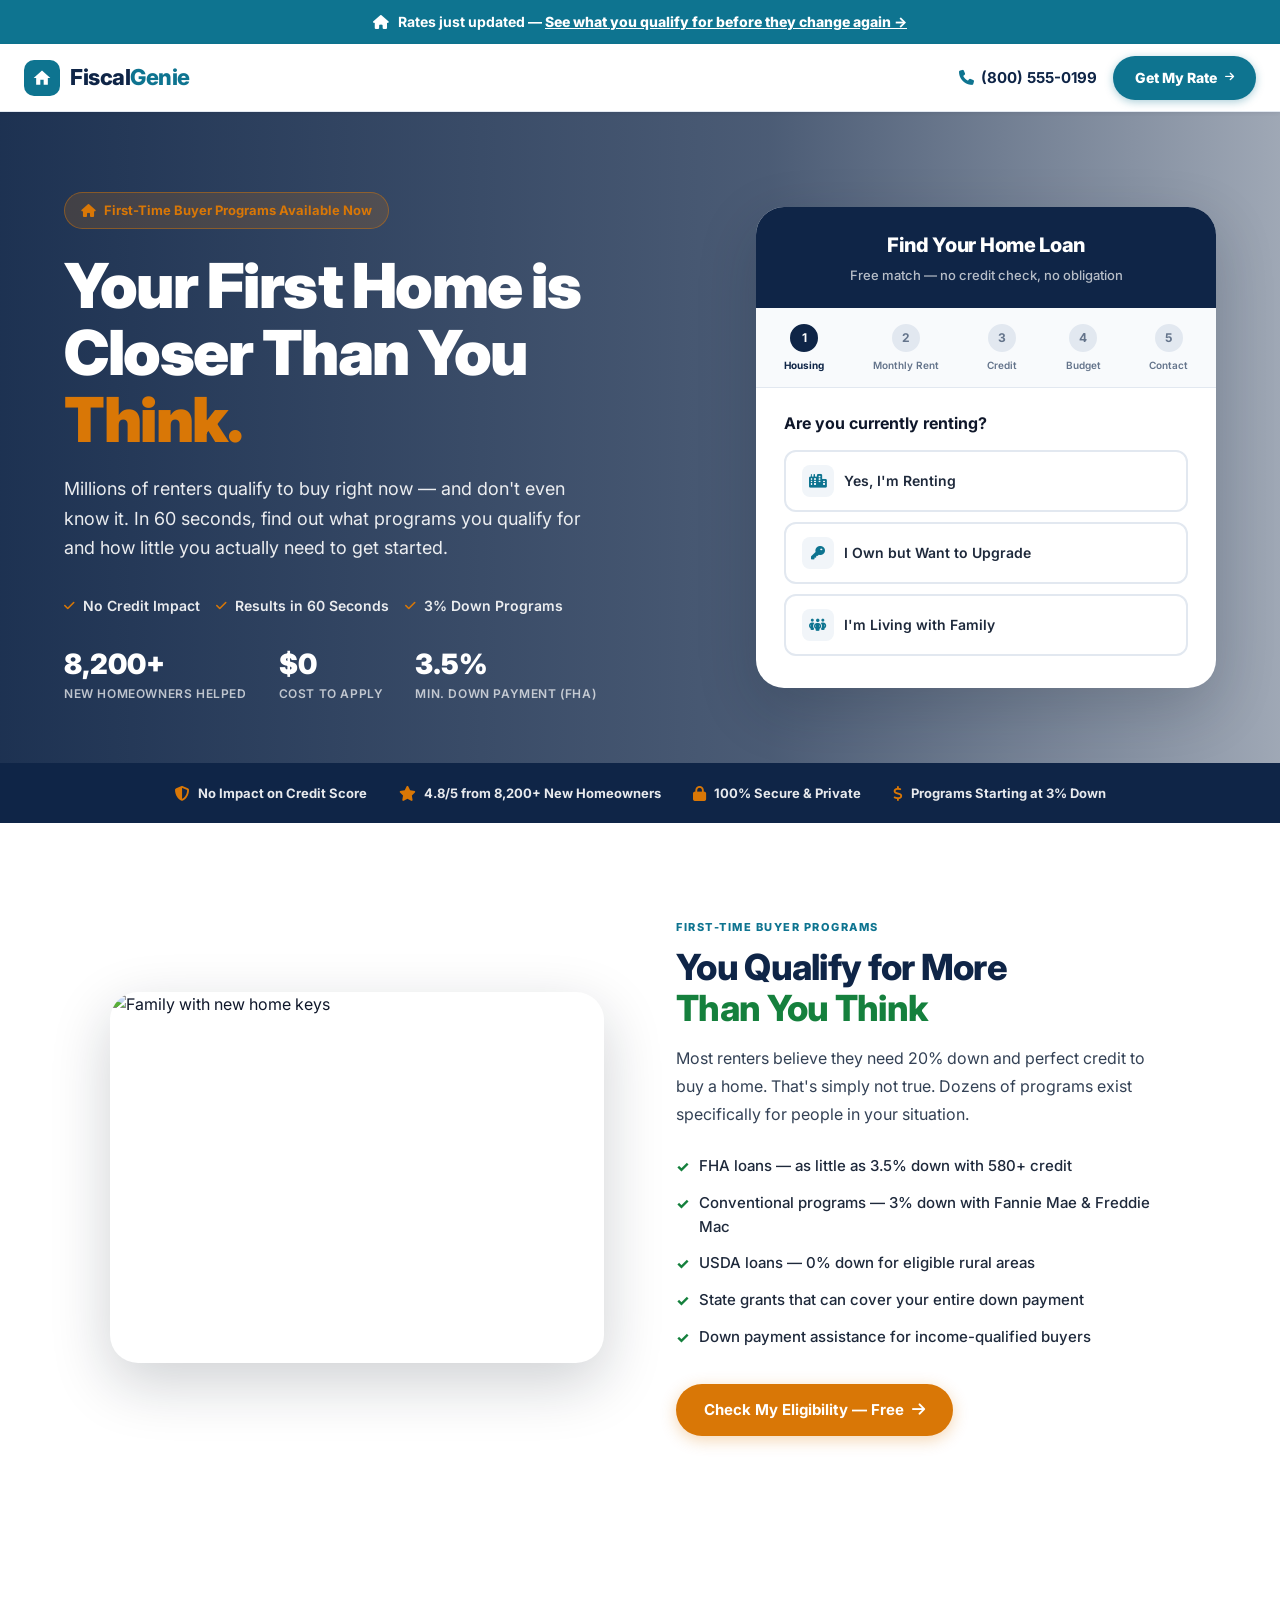
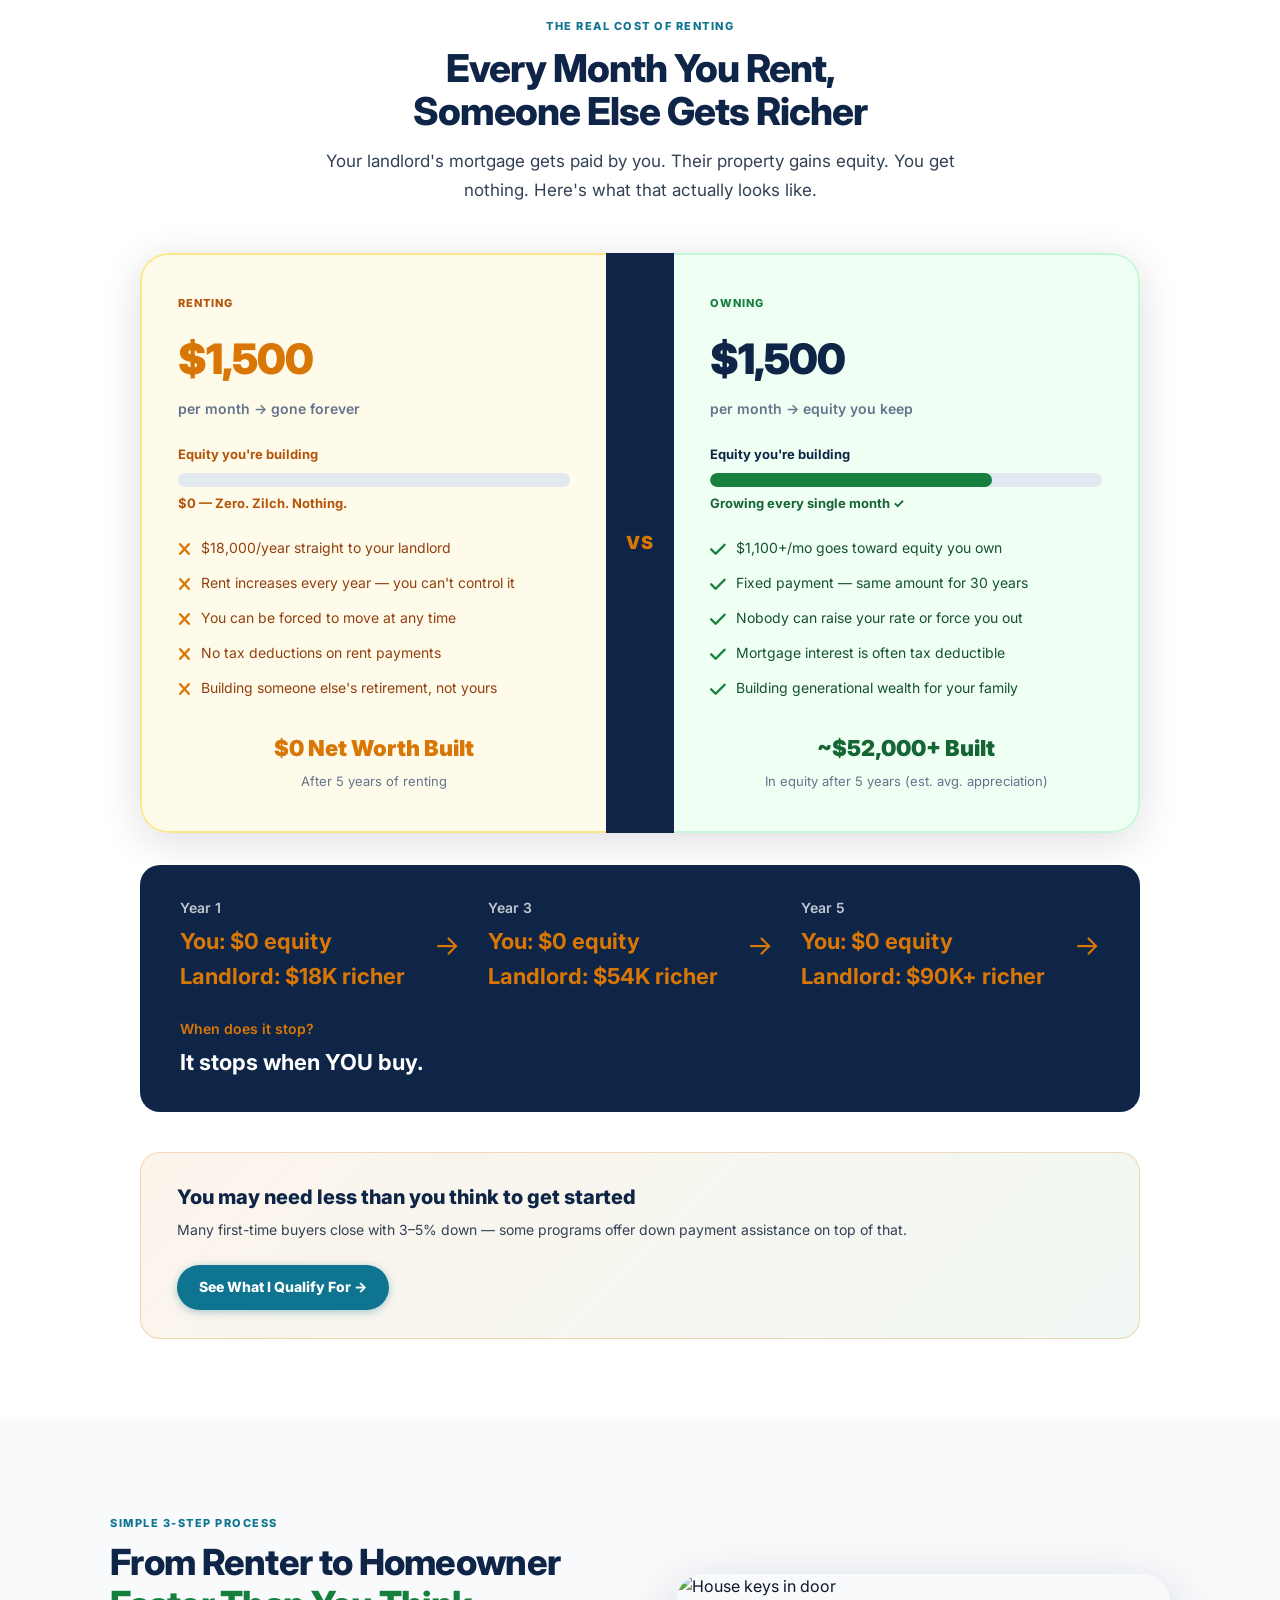
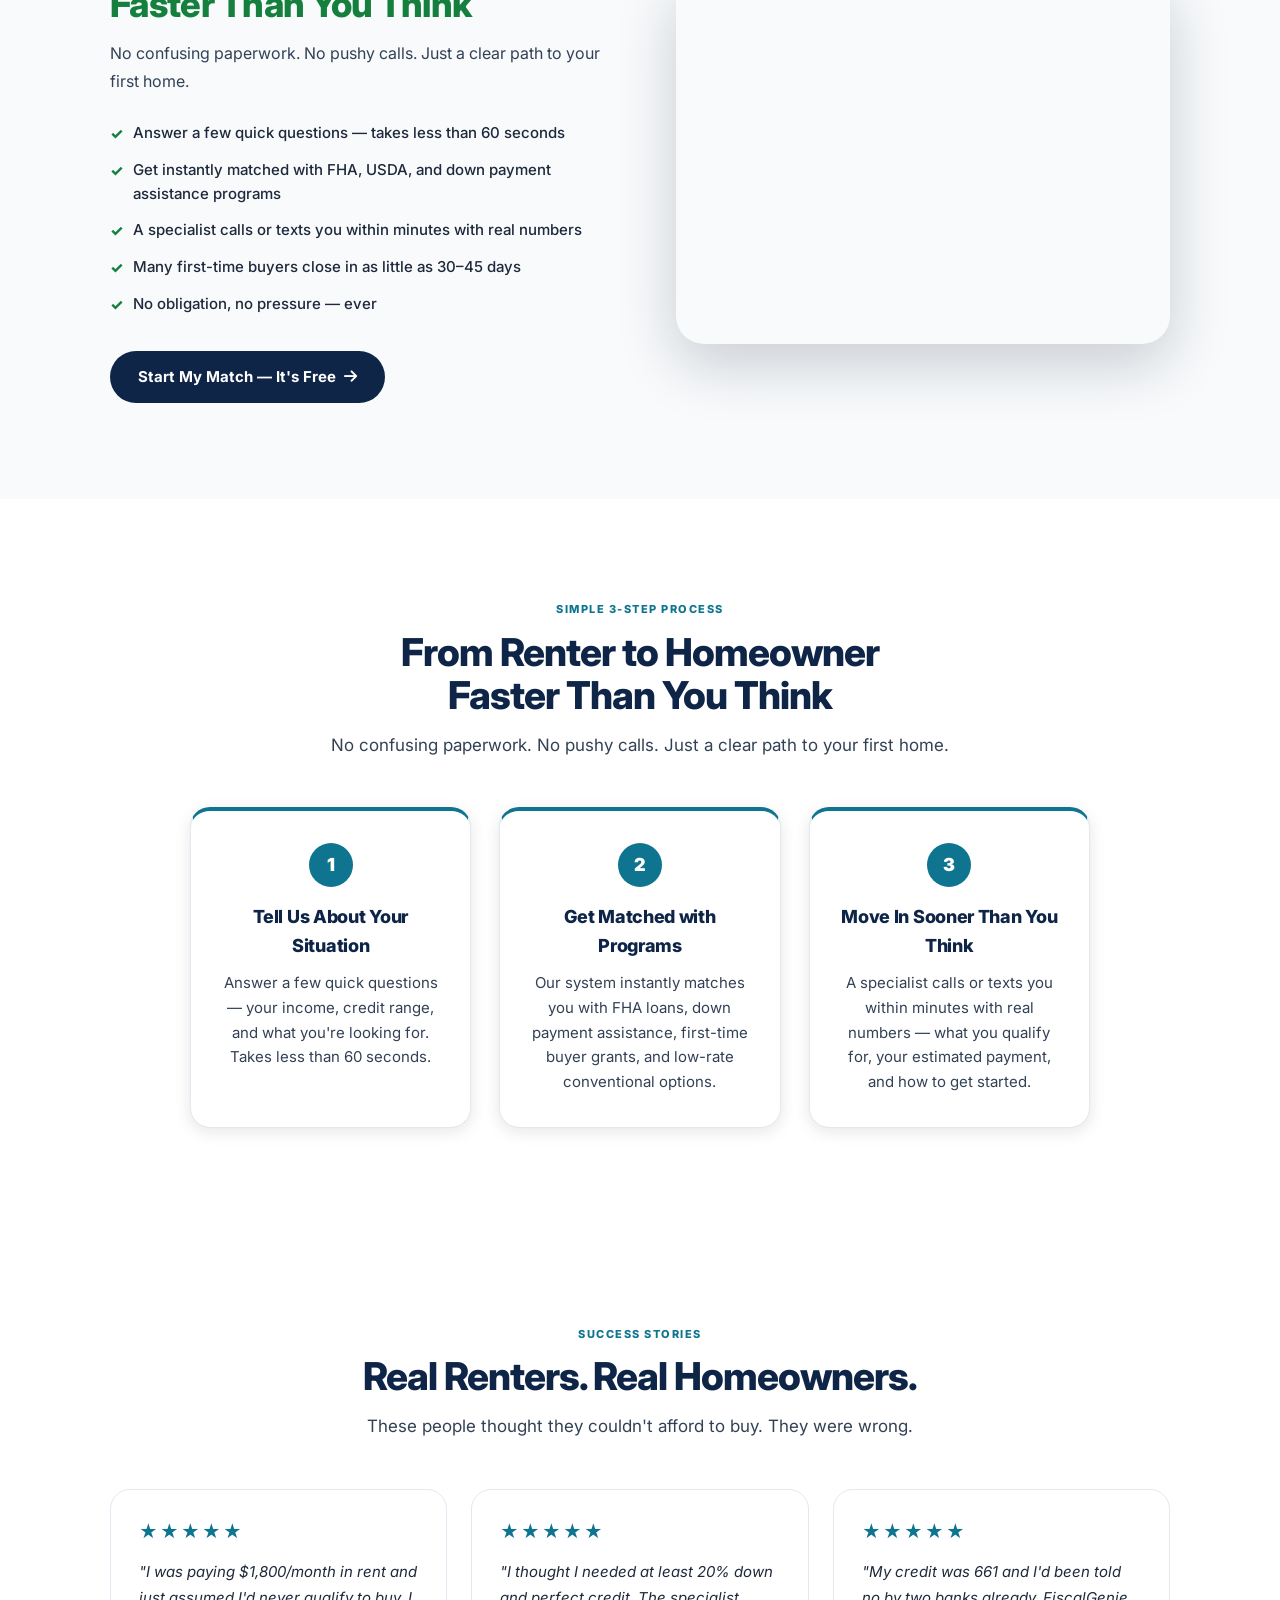
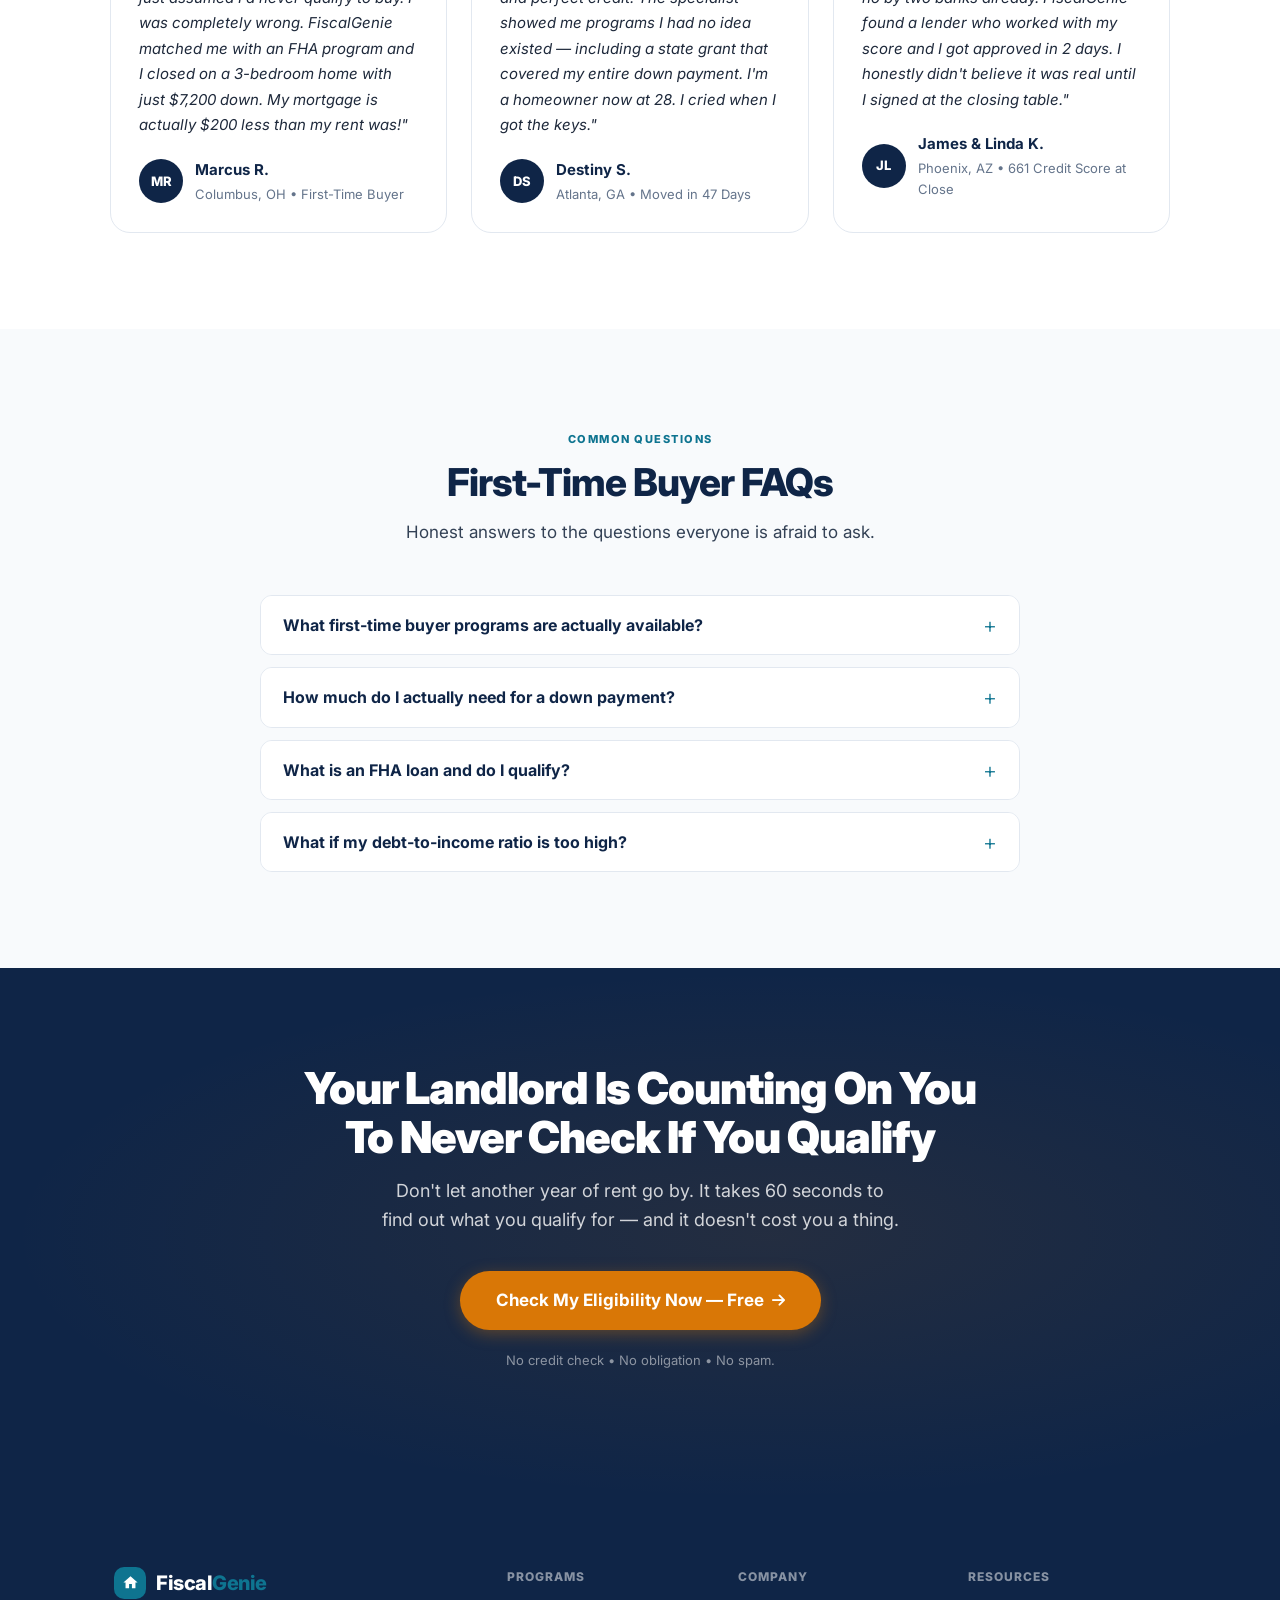
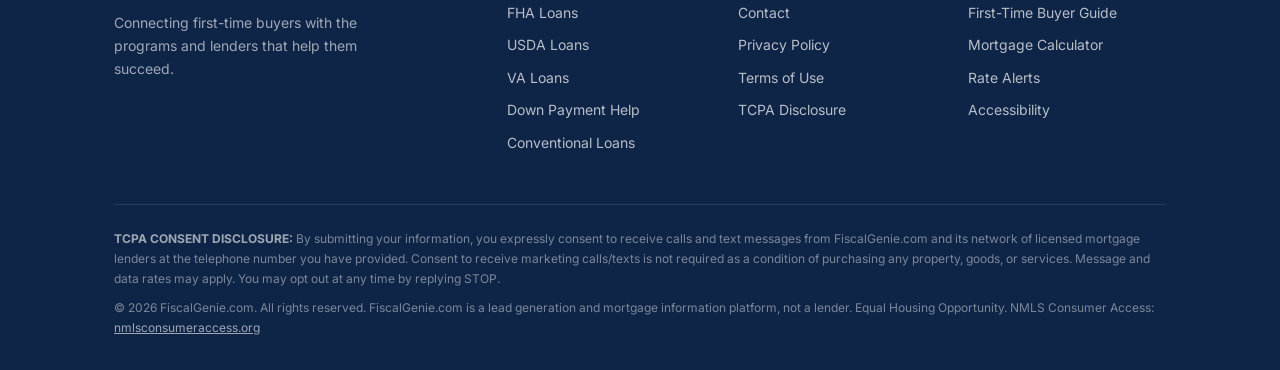
==== commit fc2696ea: "Full redesign v2 — navy/teal/amber palette, zero red, contrast fixed" ====
--- a/first-time-buyer.html
+++ b/first-time-buyer.html
@@ -15,56 +15,54 @@
   <link rel="stylesheet" href="css/style.css">
 
   <style>
-    /* ---- Page-specific: Rent vs Own Section ---- */
+    /* ---- Rent vs Own Section — amber tones, NO red ---- */
     .rent-own-section { background:var(--white); padding:80px 24px; }
     .rent-own-inner { max-width:1000px; margin:0 auto; }
     .rent-own-grid { display:grid; grid-template-columns:1fr auto 1fr; gap:0; align-items:stretch; margin-top:48px; border-radius:var(--radius-xl); overflow:hidden; box-shadow:var(--shadow-lg); }
     .comparison-col { padding:40px 36px; }
-    .comparison-col.rent-col { background:#FFF5F5; border:2px solid #FED7D7; border-right:none; border-radius:var(--radius-xl) 0 0 var(--radius-xl); }
-    .comparison-col.own-col { background:#F0FFF4; border:2px solid #C6F6D5; border-left:none; border-radius:0 var(--radius-xl) var(--radius-xl) 0; }
-    .comparison-vs { background:var(--navy); display:flex; align-items:center; justify-content:center; padding:0 20px; font-size:18px; font-weight:900; color:var(--gold); letter-spacing:1px; }
+
+    /* Rent column — amber tones (NO red) */
+    .comparison-col.rent-col { background:#FFFBEB; border:2px solid #FDE68A; border-right:none; border-radius:var(--radius-xl) 0 0 var(--radius-xl); }
+    .comparison-col.own-col  { background:#F0FFF4; border:2px solid #C6F6D5; border-left:none; border-radius:0 var(--radius-xl) var(--radius-xl) 0; }
+    .comparison-vs { background:var(--navy); display:flex; align-items:center; justify-content:center; padding:0 20px; font-size:18px; font-weight:900; color:var(--amber); letter-spacing:1px; }
     .comparison-col-label { font-size:11px; font-weight:800; text-transform:uppercase; letter-spacing:1px; margin-bottom:12px; }
-    .rent-col .comparison-col-label { color:#C53030; }
-    .own-col .comparison-col-label { color:var(--green); }
+    .rent-col .comparison-col-label { color:var(--amber2); }
+    .own-col  .comparison-col-label { color:var(--green); }
     .comparison-amount { font-size:42px; font-weight:900; margin-bottom:6px; letter-spacing:-1px; }
-    .rent-col .comparison-amount { color:#C53030; }
-    .own-col .comparison-amount { color:var(--navy); }
-    .comparison-period { font-size:14px; color:var(--gray3); margin-bottom:24px; font-weight:600; }
+    .rent-col .comparison-amount { color:var(--amber); }
+    .own-col  .comparison-amount { color:var(--navy); }
+    .comparison-period { font-size:14px; color:var(--gray-500); margin-bottom:24px; font-weight:600; }
     .equity-bar-wrap { margin-bottom:20px; }
     .equity-bar-label { font-size:13px; font-weight:700; margin-bottom:8px; }
-    .rent-col .equity-bar-label { color:#C53030; }
-    .own-col .equity-bar-label { color:var(--navy); }
-    .equity-bar { height:14px; border-radius:100px; background:var(--gray1); overflow:hidden; }
+    .rent-col .equity-bar-label { color:var(--amber2); }
+    .own-col  .equity-bar-label { color:var(--navy); }
+    .equity-bar { height:14px; border-radius:100px; background:var(--gray-200); overflow:hidden; }
     .equity-bar-fill { height:100%; border-radius:100px; }
-    .rent-col .equity-bar-fill { width:0%; background:#FC8181; }
-    .own-col .equity-bar-fill { width:72%; background:var(--green); }
+    .rent-col .equity-bar-fill { width:0%; background:#FDE68A; }
+    .own-col  .equity-bar-fill { width:72%; background:var(--green); }
     .comparison-list { list-style:none; margin-top:24px; display:flex; flex-direction:column; gap:10px; }
     .comparison-list li { display:flex; align-items:flex-start; gap:10px; font-size:14px; line-height:1.45; }
     .comparison-list li .ci { font-size:18px; flex-shrink:0; margin-top:-1px; }
-    .rent-col .comparison-list li { color:#742A2A; }
-    .own-col .comparison-list li { color:#22543D; }
+    .rent-col .comparison-list li { color:#92400E; }
+    .own-col  .comparison-list li { color:#14532D; }
     .comparison-bottom-label { margin-top:28px; font-size:22px; font-weight:900; text-align:center; }
-    .rent-col .comparison-bottom-label { color:#C53030; }
-    .own-col .comparison-bottom-label { color:var(--green2); }
-    .comparison-bottom-sub { font-size:13px; color:var(--gray3); text-align:center; margin-top:4px; }
+    .rent-col .comparison-bottom-label { color:var(--amber); }
+    .own-col  .comparison-bottom-label { color:var(--green2); }
+    .comparison-bottom-sub { font-size:13px; color:var(--gray-500); text-align:center; margin-top:4px; }
+
     .equity-timeline { background:var(--navy); border-radius:var(--radius-lg); padding:32px 40px; margin-top:32px; display:flex; align-items:center; justify-content:space-between; gap:24px; flex-wrap:wrap; }
-    .timeline-label { color:rgba(255,255,255,0.65); font-size:14px; font-weight:600; }
-    .timeline-label strong { color:var(--gold); font-size:22px; display:block; margin-top:4px; }
-    .timeline-arrow { color:var(--gold); font-size:28px; }
-    .calc-callout { background:linear-gradient(135deg,rgba(232,160,32,0.10) 0%,rgba(22,163,74,0.07) 100%); border:1px solid rgba(232,160,32,0.3); border-radius:var(--radius-lg); padding:28px 36px; margin-top:40px; display:flex; align-items:center; justify-content:space-between; gap:24px; flex-wrap:wrap; }
+    .timeline-label { color:rgba(255,255,255,0.75); font-size:14px; font-weight:600; }
+    .timeline-label strong { color:var(--amber); font-size:22px; display:block; margin-top:4px; }
+    .timeline-arrow { color:var(--amber); font-size:28px; }
+
+    .calc-callout { background:linear-gradient(135deg,rgba(217,119,6,0.08) 0%,rgba(21,128,61,0.06) 100%); border:1px solid rgba(217,119,6,0.25); border-radius:var(--radius-lg); padding:28px 36px; margin-top:40px; display:flex; align-items:center; justify-content:space-between; gap:24px; flex-wrap:wrap; }
     .calc-callout-text h3 { font-size:20px; font-weight:800; color:var(--navy); margin-bottom:6px; }
-    .calc-callout-text p { font-size:14px; color:var(--gray3); }
-
-    /* Hero stat row */
-    .hero-stat-row { display:flex; gap:32px; margin-top:36px; flex-wrap:wrap; }
-    .hero-stat-item { text-align:left; }
-    .hero-stat-num { font-size:28px; font-weight:900; color:var(--gold); line-height:1; }
-    .hero-stat-label { font-size:12px; color:rgba(255,255,255,0.55); font-weight:600; margin-top:4px; }
+    .calc-callout-text p { font-size:14px; color:var(--gray-700); }
 
     @media (max-width:860px) {
       .rent-own-grid { grid-template-columns:1fr; }
-      .comparison-col.rent-col { border:2px solid #FED7D7; border-bottom:none; border-radius:var(--radius-xl) var(--radius-xl) 0 0; }
-      .comparison-col.own-col { border:2px solid #C6F6D5; border-top:none; border-radius:0 0 var(--radius-xl) var(--radius-xl); }
+      .comparison-col.rent-col { border:2px solid #FDE68A; border-bottom:none; border-radius:var(--radius-xl) var(--radius-xl) 0 0; }
+      .comparison-col.own-col  { border:2px solid #C6F6D5; border-top:none; border-radius:0 0 var(--radius-xl) var(--radius-xl); }
       .comparison-vs { padding:16px; font-size:15px; }
       .equity-timeline { flex-direction:column; text-align:center; padding:28px 24px; }
       .timeline-arrow { transform:rotate(90deg); }
@@ -92,7 +90,7 @@
 <header class="site-header">
   <a href="/" class="logo">
     <div class="logo-icon">
-      <svg width="20" height="20" viewBox="0 0 24 24" fill="#1B3A6B" xmlns="http://www.w3.org/2000/svg">
+      <svg width="20" height="20" viewBox="0 0 24 24" xmlns="http://www.w3.org/2000/svg">
         <path d="M10 20v-6h4v6h5v-8h3L12 3 2 12h3v8z"/>
       </svg>
     </div>
@@ -106,14 +104,14 @@
 
 
 <!-- ============================================================
-     HERO — Couple at new home photo
-     ============================================================ -->
-<section class="hero" style="min-height: 100vh;">
+     HERO — Couple at new home
+     ============================================================ -->
+<section class="hero" style="min-height:580px;">
   <div class="hero-bg" style="background-image: url('https://images.unsplash.com/photo-1560518883-ce09059eeffa?w=1600&q=80&auto=format&fit=crop');"></div>
   <div class="hero-overlay"></div>
 
   <div class="hero-inner">
-    <!-- LEFT: Content -->
+    <!-- LEFT: Content — always white on dark left overlay -->
     <div class="hero-content">
       <div class="hero-badge">
         <i class="fa-solid fa-house"></i> First-Time Buyer Programs Available Now
@@ -135,16 +133,16 @@
 
       <div class="hero-stat-row">
         <div class="hero-stat-item">
-          <div class="hero-stat-num">8,200+</div>
-          <div class="hero-stat-label">New Homeowners Helped</div>
+          <div class="hero-stat-val">8,200+</div>
+          <div class="hero-stat-lbl">New Homeowners Helped</div>
         </div>
         <div class="hero-stat-item">
-          <div class="hero-stat-num">$0</div>
-          <div class="hero-stat-label">Cost to Apply</div>
+          <div class="hero-stat-val">$0</div>
+          <div class="hero-stat-lbl">Cost to Apply</div>
         </div>
         <div class="hero-stat-item">
-          <div class="hero-stat-num">3.5%</div>
-          <div class="hero-stat-label">Min. Down Payment (FHA)</div>
+          <div class="hero-stat-val">3.5%</div>
+          <div class="hero-stat-lbl">Min. Down Payment (FHA)</div>
         </div>
       </div>
     </div>
@@ -229,23 +227,23 @@
               <div class="option-grid">
                 <button type="button" class="option-btn" data-field="credit_score" data-value="excellent">
                   <span class="opt-icon"><i class="fa-solid fa-star"></i></span>
-                  Excellent<br><small style="font-weight:500;color:var(--gray3)">720+</small>
+                  Excellent<br><small style="font-weight:500;color:var(--gray-500)">720+</small>
                 </button>
                 <button type="button" class="option-btn" data-field="credit_score" data-value="good">
                   <span class="opt-icon"><i class="fa-solid fa-thumbs-up"></i></span>
-                  Good<br><small style="font-weight:500;color:var(--gray3)">680–719</small>
+                  Good<br><small style="font-weight:500;color:var(--gray-500)">680–719</small>
                 </button>
                 <button type="button" class="option-btn" data-field="credit_score" data-value="fair">
                   <span class="opt-icon"><i class="fa-solid fa-chart-bar"></i></span>
-                  Fair<br><small style="font-weight:500;color:var(--gray3)">640–679</small>
+                  Fair<br><small style="font-weight:500;color:var(--gray-500)">640–679</small>
                 </button>
                 <button type="button" class="option-btn" data-field="credit_score" data-value="needs_help">
                   <span class="opt-icon"><i class="fa-solid fa-gears"></i></span>
-                  Need Help<br><small style="font-weight:500;color:var(--gray3)">Below 640</small>
+                  Need Help<br><small style="font-weight:500;color:var(--gray-500)">Below 640</small>
                 </button>
               </div>
             </div>
-            <p style="font-size:12px;color:var(--gray3);margin-top:12px;text-align:center;">
+            <p style="font-size:12px;color:var(--gray-500);margin-top:12px;text-align:center;">
               FHA programs start at 580 — we'll still find options for you.
             </p>
           </div>
@@ -364,7 +362,7 @@
 <section class="split-section bg-white">
   <div class="split-inner">
     <div class="split-image">
-      <img src="https://images.unsplash.com/photo-1582407947304-fd86f28f5a8a?w=900&q=80&auto=format&fit=crop"
+      <img src="https://images.unsplash.com/photo-1494526585095-c41746248156?w=900&q=80&auto=format&fit=crop"
            alt="Family with new home keys" loading="lazy">
     </div>
     <div class="split-content">
@@ -378,7 +376,7 @@
         <li>State grants that can cover your entire down payment</li>
         <li>Down payment assistance for income-qualified buyers</li>
       </ul>
-      <a href="#lead-form-card" class="btn-gold">Check My Eligibility — Free <i class="fa-solid fa-arrow-right"></i></a>
+      <a href="#lead-form-card" class="btn-amber">Check My Eligibility — Free <i class="fa-solid fa-arrow-right"></i></a>
     </div>
   </div>
 </section>
@@ -391,7 +389,7 @@
   <div class="rent-own-inner">
     <div class="section-header">
       <div class="section-label">The Real Cost of Renting</div>
-      <h2>Every Month You Rent, <br>Someone Else Gets Richer</h2>
+      <h2>Every Month You Rent,<br>Someone Else Gets Richer</h2>
       <p>Your landlord's mortgage gets paid by you. Their property gains equity. You get nothing. Here's what that actually looks like.</p>
     </div>
 
@@ -404,14 +402,14 @@
         <div class="equity-bar-wrap">
           <div class="equity-bar-label">Equity you're building</div>
           <div class="equity-bar"><div class="equity-bar-fill" style="width:0%"></div></div>
-          <div style="font-size:13px;color:#C53030;font-weight:700;margin-top:6px;">$0 — Zero. Zilch. Nothing.</div>
+          <div style="font-size:13px;color:var(--amber2);font-weight:700;margin-top:6px;">$0 — Zero. Zilch. Nothing.</div>
         </div>
         <ul class="comparison-list">
-          <li><span class="ci"><i class="fa-solid fa-xmark"></i></span> $18,000/year straight to your landlord</li>
-          <li><span class="ci"><i class="fa-solid fa-xmark"></i></span> Rent increases every year — you can't control it</li>
-          <li><span class="ci"><i class="fa-solid fa-xmark"></i></span> You can be forced to move at any time</li>
-          <li><span class="ci"><i class="fa-solid fa-xmark"></i></span> No tax deductions on rent payments</li>
-          <li><span class="ci"><i class="fa-solid fa-xmark"></i></span> Building someone else's retirement, not yours</li>
+          <li><span class="ci"><i class="fa-solid fa-xmark" style="color:var(--amber);"></i></span> $18,000/year straight to your landlord</li>
+          <li><span class="ci"><i class="fa-solid fa-xmark" style="color:var(--amber);"></i></span> Rent increases every year — you can't control it</li>
+          <li><span class="ci"><i class="fa-solid fa-xmark" style="color:var(--amber);"></i></span> You can be forced to move at any time</li>
+          <li><span class="ci"><i class="fa-solid fa-xmark" style="color:var(--amber);"></i></span> No tax deductions on rent payments</li>
+          <li><span class="ci"><i class="fa-solid fa-xmark" style="color:var(--amber);"></i></span> Building someone else's retirement, not yours</li>
         </ul>
         <div class="comparison-bottom-label">$0 Net Worth Built</div>
         <div class="comparison-bottom-sub">After 5 years of renting</div>
@@ -442,7 +440,7 @@
       </div>
     </div>
 
-    <!-- 5-Year Visual Timeline -->
+    <!-- 5-Year Timeline -->
     <div class="equity-timeline">
       <div class="timeline-label">Year 1<strong>You: $0 equity<br>Landlord: $18K richer</strong></div>
       <div class="timeline-arrow">→</div>
@@ -450,7 +448,7 @@
       <div class="timeline-arrow">→</div>
       <div class="timeline-label">Year 5<strong>You: $0 equity<br>Landlord: $90K+ richer</strong></div>
       <div class="timeline-arrow">→</div>
-      <div class="timeline-label" style="color:var(--gold);">When does it stop?<strong style="color:#fff;">It stops when YOU buy.</strong></div>
+      <div class="timeline-label" style="color:var(--amber);">When does it stop?<strong style="color:#fff;">It stops when YOU buy.</strong></div>
     </div>
 
     <div class="calc-callout">
@@ -602,8 +600,10 @@
 <section class="cta-band">
   <h2>Your Landlord Is Counting On You<br>To Never Check If You Qualify</h2>
   <p>Don't let another year of rent go by. It takes 60 seconds to find out what you qualify for — and it doesn't cost you a thing.</p>
-  <a href="#lead-form-card" class="btn-cta" style="font-size:17px; padding:16px 36px;">Check My Eligibility Now — Free <i class="fa-solid fa-arrow-right fa-sm"></i></a>
-  <p style="margin-top:20px;font-size:13px;color:rgba(255,255,255,0.40);">No credit check &bull; No obligation &bull; No spam.</p>
+  <a href="#lead-form-card" class="btn-amber" style="font-size:17px;padding:16px 36px;">
+    Check My Eligibility Now — Free <i class="fa-solid fa-arrow-right fa-sm"></i>
+  </a>
+  <p style="margin-top:20px;font-size:13px;color:rgba(255,255,255,0.50);">No credit check &bull; No obligation &bull; No spam.</p>
 </section>
 
 
@@ -616,7 +616,7 @@
       <div class="footer-brand">
         <a href="/" class="logo">
           <div class="logo-icon" style="width:32px;height:32px;">
-            <svg width="17" height="17" viewBox="0 0 24 24" fill="#1B3A6B" xmlns="http://www.w3.org/2000/svg">
+            <svg width="17" height="17" viewBox="0 0 24 24" xmlns="http://www.w3.org/2000/svg">
               <path d="M10 20v-6h4v6h5v-8h3L12 3 2 12h3v8z"/>
             </svg>
           </div>
@@ -651,7 +651,7 @@
     </div>
     <hr class="footer-divider">
     <p class="footer-legal">
-      <strong style="color:rgba(255,255,255,0.5);">TCPA CONSENT DISCLOSURE:</strong> By submitting your information, you expressly consent to receive calls and text messages from FiscalGenie.com and its network of licensed mortgage lenders at the telephone number you have provided. Consent to receive marketing calls/texts is not required as a condition of purchasing any property, goods, or services. Message and data rates may apply. You may opt out at any time by replying STOP.
+      <strong style="color:rgba(255,255,255,0.60);">TCPA CONSENT DISCLOSURE:</strong> By submitting your information, you expressly consent to receive calls and text messages from FiscalGenie.com and its network of licensed mortgage lenders at the telephone number you have provided. Consent to receive marketing calls/texts is not required as a condition of purchasing any property, goods, or services. Message and data rates may apply. You may opt out at any time by replying STOP.
     </p>
     <p class="footer-legal" style="margin-top:10px;">
       © 2026 FiscalGenie.com. All rights reserved. FiscalGenie.com is a lead generation and mortgage information platform, not a lender. Equal Housing Opportunity. NMLS Consumer Access: <a href="https://nmlsconsumeraccess.org" target="_blank" rel="noopener">nmlsconsumeraccess.org</a>
--- a/css/style.css
+++ b/css/style.css
@@ -1,50 +1,55 @@
 /* =============================================================
-   FiscalGenie — Premium Design System
-   Palette: Navy #1B3A6B | Gold #E8A020 | Green #16A34A | Soft #F8FAFC
+   FiscalGenie v2 — Navy / Teal / Amber Design System
+   Palette: Navy #0F2547 | Teal #0E7490 | Amber #D97706
+   Zero red. Maximum contrast.
    ============================================================= */
 
-/* ---- Google Fonts ---- */
 @import url('https://fonts.googleapis.com/css2?family=Inter:wght@400;500;600;700;800;900&display=swap');
 
 /* ---- Design Tokens ---- */
 :root {
-  --navy:      #1B3A6B;
-  --navy2:     #142d56;
-  --navy3:     #0f2040;
-  --gold:      #E8A020;
-  --gold2:     #d4911a;
-  --gold-light:#fef3c7;
-  --green:     #16A34A;
-  --green2:    #15803d;
-  --green-light:#dcfce7;
-  --red:       #dc2626;
-  --white:     #ffffff;
-  --bg:        #F8FAFC;
-  --bg2:       #f1f5f9;
-  --gray1:     #e2e8f0;
-  --gray2:     #cbd5e1;
-  --gray3:     #64748b;
-  --text:      #0f172a;
-  --text2:     #334155;
-
-  --radius:    12px;
-  --radius-lg: 20px;
-  --radius-xl: 28px;
-
-  --shadow-sm: 0 1px 4px rgba(15,23,42,0.08);
-  --shadow:    0 4px 16px rgba(15,23,42,0.10);
-  --shadow-lg: 0 8px 40px rgba(15,23,42,0.14);
-  --shadow-xl: 0 20px 60px rgba(15,23,42,0.20);
-
-  --header-h: 68px;
-  --hero-overlay: linear-gradient(135deg, rgba(27,58,107,0.88) 0%, rgba(27,58,107,0.60) 100%);
+  --navy:        #0F2547;
+  --navy2:       #1a3a6b;
+  --teal:        #0E7490;
+  --teal2:       #0891b2;
+  --amber:       #D97706;
+  --amber2:      #B45309;
+  --green:       #15803D;
+  --green2:      #166534;
+  --green-light: #dcfce7;
+  --white:       #FFFFFF;
+  --offwhite:    #F8FAFC;
+  --gray-100:    #F1F5F9;
+  --gray-200:    #E2E8F0;
+  --gray-500:    #64748B;
+  --gray-700:    #334155;
+  --text:        #0F172A;
+  --text2:       #1E293B;
+  --text3:       #475569;
+
+  /* Compatibility aliases */
+  --bg:          #F8FAFC;
+  --bg2:         #F1F5F9;
+  --gray1:       #E2E8F0;
+  --gray2:       #CBD5E1;
+  --gray3:       #64748B;
+
+  --radius:      12px;
+  --radius-lg:   20px;
+  --radius-xl:   28px;
+
+  --shadow-sm:   0 1px 4px rgba(15,23,42,0.08);
+  --shadow:      0 4px 16px rgba(15,23,42,0.10);
+  --shadow-lg:   0 8px 40px rgba(15,23,42,0.14);
+  --shadow-xl:   0 20px 60px rgba(15,23,42,0.20);
+
+  --header-h:    68px;
+  --hero-overlay: linear-gradient(to right, rgba(15,37,71,0.94) 0%, rgba(15,37,71,0.75) 60%, rgba(15,37,71,0.40) 100%);
 }
 
 /* ---- Reset & Base ---- */
 *, *::before, *::after { box-sizing: border-box; margin: 0; padding: 0; }
-
 html { scroll-behavior: smooth; font-size: 16px; }
-
 body {
   font-family: 'Inter', -apple-system, BlinkMacSystemFont, 'Segoe UI', sans-serif;
   background: var(--white);
@@ -52,7 +57,6 @@
   line-height: 1.6;
   -webkit-font-smoothing: antialiased;
 }
-
 img { max-width: 100%; height: auto; display: block; }
 a { text-decoration: none; color: inherit; }
 ul, ol { list-style: none; }
@@ -72,7 +76,7 @@
   z-index: 1000;
   height: var(--header-h);
   background: var(--white);
-  border-bottom: 1px solid var(--gray1);
+  border-bottom: 1px solid var(--gray-200);
   display: flex;
   align-items: center;
   justify-content: space-between;
@@ -90,7 +94,7 @@
 .logo-icon {
   width: 36px;
   height: 36px;
-  background: var(--gold);
+  background: var(--teal);
   border-radius: 10px;
   display: flex;
   align-items: center;
@@ -98,7 +102,7 @@
   flex-shrink: 0;
 }
 
-.logo-icon svg { fill: var(--navy); }
+.logo-icon svg { fill: var(--white); }
 
 .logo-text {
   font-size: 22px;
@@ -107,7 +111,8 @@
   letter-spacing: -0.5px;
 }
 
-.logo-text span { color: var(--gold); }
+/* "Genie" in teal */
+.logo-text span { color: var(--teal); }
 
 .header-cta {
   display: flex;
@@ -126,37 +131,38 @@
   transition: color 0.2s;
 }
 
-.header-phone:hover { color: var(--gold); }
-.header-phone i { color: var(--gold); }
-
+.header-phone:hover { color: var(--teal); }
+.header-phone i { color: var(--teal); }
+
+/* Nav CTA — teal bg, white text */
 .btn-cta {
   display: inline-flex;
   align-items: center;
   gap: 8px;
-  background: var(--gold);
-  color: var(--navy);
+  background: var(--teal);
+  color: var(--white);
   font-size: 14px;
   font-weight: 800;
   padding: 11px 22px;
   border-radius: 100px;
   text-decoration: none;
   transition: background 0.2s, transform 0.2s, box-shadow 0.2s;
-  box-shadow: 0 2px 8px rgba(232,160,32,0.35);
+  box-shadow: 0 2px 8px rgba(14,116,144,0.35);
 }
 
 .btn-cta:hover {
-  background: var(--gold2);
-  color: var(--navy);
+  background: var(--teal2);
+  color: var(--white);
   transform: translateY(-1px);
-  box-shadow: 0 4px 16px rgba(232,160,32,0.45);
-}
-
-/* ============================================================
-   HERO — Full-Width Photo + Overlay
+  box-shadow: 0 4px 16px rgba(14,116,144,0.45);
+}
+
+/* ============================================================
+   HERO — Full-Width Photo + Directional Overlay
    ============================================================ */
 .hero {
   position: relative;
-  min-height: 100vh;
+  min-height: 580px;
   display: flex;
   align-items: center;
   overflow: hidden;
@@ -186,23 +192,23 @@
   width: 100%;
   max-width: 1200px;
   margin: 0 auto;
-  padding: 100px 24px 80px;
+  padding: 80px 24px 60px;
   display: grid;
   grid-template-columns: 1fr 460px;
   gap: 64px;
   align-items: center;
 }
 
-/* Hero Content */
+/* Hero Content — always white on dark overlay */
 .hero-content { color: var(--white); }
 
 .hero-eyebrow {
   display: inline-flex;
   align-items: center;
   gap: 8px;
-  background: rgba(232,160,32,0.18);
-  border: 1px solid rgba(232,160,32,0.40);
-  color: var(--gold);
+  background: rgba(217,119,6,0.18);
+  border: 1px solid rgba(217,119,6,0.45);
+  color: var(--amber);
   font-size: 13px;
   font-weight: 700;
   letter-spacing: 0.5px;
@@ -215,7 +221,7 @@
   width: 7px;
   height: 7px;
   border-radius: 50%;
-  background: var(--gold);
+  background: var(--amber);
   animation: blink 2s infinite;
 }
 
@@ -224,8 +230,9 @@
   50% { opacity: 0.3; }
 }
 
+/* Hero H1 — clamp 36→62px, weight 900, always white */
 .hero h1 {
-  font-size: clamp(36px, 5vw, 60px);
+  font-size: clamp(36px, 5vw, 62px);
   font-weight: 900;
   line-height: 1.08;
   letter-spacing: -1.5px;
@@ -233,11 +240,12 @@
   color: var(--white);
 }
 
-.hero h1 .highlight { color: var(--gold); }
-
+.hero h1 .highlight { color: var(--amber); }
+
+/* Hero sub — rgba(255,255,255,0.90) */
 .hero-sub {
   font-size: 18px;
-  color: rgba(255,255,255,0.80);
+  color: rgba(255,255,255,0.90);
   line-height: 1.65;
   margin-bottom: 32px;
   max-width: 520px;
@@ -256,24 +264,22 @@
   gap: 8px;
   font-size: 14px;
   font-weight: 600;
-  color: rgba(255,255,255,0.85);
+  color: rgba(255,255,255,0.90);
 }
 
 .trust-check {
-  color: var(--gold);
+  color: var(--amber);
   font-size: 12px;
 }
 
-/* ============================================================
-   HERO BADGE (legacy class for page-specific overrides)
-   ============================================================ */
+/* Hero badge (legacy class) */
 .hero-badge {
   display: inline-flex;
   align-items: center;
   gap: 8px;
-  background: rgba(232,160,32,0.18);
-  border: 1px solid rgba(232,160,32,0.40);
-  color: var(--gold);
+  background: rgba(217,119,6,0.18);
+  border: 1px solid rgba(217,119,6,0.45);
+  color: var(--amber);
   font-size: 13px;
   font-weight: 700;
   padding: 7px 16px;
@@ -307,15 +313,15 @@
 
 .form-card-header p {
   font-size: 13px;
-  color: rgba(255,255,255,0.60);
+  color: rgba(255,255,255,0.70);
   font-weight: 500;
 }
 
 /* Progress Bar */
 .progress-bar-wrap {
   padding: 16px 28px 0;
-  background: #f8fafc;
-  border-bottom: 1px solid var(--gray1);
+  background: var(--offwhite);
+  border-bottom: 1px solid var(--gray-200);
 }
 
 .progress-steps {
@@ -331,7 +337,7 @@
   top: 14px;
   left: 0;
   height: 3px;
-  background: var(--gold);
+  background: var(--teal);
   border-radius: 100px;
   transition: width 0.4s ease;
   z-index: 0;
@@ -350,15 +356,15 @@
   width: 28px;
   height: 28px;
   border-radius: 50%;
-  background: var(--gray1);
-  color: var(--gray3);
+  background: var(--gray-200);
+  color: var(--gray-500);
   font-size: 12px;
   font-weight: 700;
   display: flex;
   align-items: center;
   justify-content: center;
   transition: all 0.3s;
-  border: 2px solid var(--gray2);
+  border: 2px solid var(--gray-200);
 }
 
 .progress-step.active .step-dot {
@@ -367,6 +373,7 @@
   border-color: var(--navy);
 }
 
+.progress-step.done .step-dot,
 .progress-step.completed .step-dot {
   background: var(--green);
   color: var(--white);
@@ -376,20 +383,16 @@
 .step-label {
   font-size: 10px;
   font-weight: 600;
-  color: var(--gray3);
+  color: var(--gray-500);
   white-space: nowrap;
 }
 
 .progress-step.active .step-label { color: var(--navy); font-weight: 700; }
 
 /* Form Steps */
-.form-steps {
-  padding: 24px 28px;
-}
-
-.form-step {
-  display: none;
-}
+.form-steps { padding: 24px 28px; }
+
+.form-step { display: none; }
 
 .form-step.active {
   display: block;
@@ -425,7 +428,7 @@
   align-items: center;
   gap: 10px;
   padding: 13px 16px;
-  border: 2px solid var(--gray1);
+  border: 2px solid var(--gray-200);
   border-radius: var(--radius);
   font-size: 14px;
   font-weight: 600;
@@ -438,28 +441,28 @@
 }
 
 .option-btn:hover {
-  border-color: var(--navy);
-  background: rgba(27,58,107,0.04);
-  color: var(--navy);
+  border-color: var(--teal);
+  background: rgba(14,116,144,0.05);
+  color: var(--teal);
 }
 
 .option-btn.selected {
-  border-color: var(--navy);
-  background: rgba(27,58,107,0.06);
-  color: var(--navy);
+  border-color: var(--teal);
+  background: rgba(14,116,144,0.08);
+  color: var(--teal);
 }
 
 .opt-icon {
   width: 32px;
   height: 32px;
-  background: var(--bg);
+  background: var(--gray-100);
   border-radius: 8px;
   display: flex;
   align-items: center;
   justify-content: center;
   font-size: 14px;
   flex-shrink: 0;
-  color: var(--navy);
+  color: var(--teal);
 }
 
 /* Form Fields */
@@ -485,7 +488,7 @@
 .form-select {
   width: 100%;
   padding: 12px 14px;
-  border: 2px solid var(--gray1);
+  border: 2px solid var(--gray-200);
   border-radius: var(--radius);
   font-size: 15px;
   color: var(--text);
@@ -496,35 +499,39 @@
 
 .form-input:focus,
 .form-select:focus {
-  border-color: var(--navy);
-  box-shadow: 0 0 0 3px rgba(27,58,107,0.12);
-}
-
+  border-color: var(--teal);
+  box-shadow: 0 0 0 3px rgba(14,116,144,0.12);
+}
+
+/* Error state — AMBER, never red */
 .form-input.error,
-.form-select.error { border-color: var(--red); }
-
-/* Buttons within form */
+.form-select.error {
+  border-color: var(--amber);
+  box-shadow: 0 0 0 3px rgba(217,119,6,0.12);
+}
+
+/* Form Buttons — Amber bg, white text */
 .btn-next,
 .btn-submit {
   width: 100%;
   padding: 16px;
-  background: var(--gold);
-  color: var(--navy);
+  background: var(--amber);
+  color: var(--white);
   font-size: 16px;
-  font-weight: 800;
+  font-weight: 700;
   border-radius: 100px;
   border: none;
   cursor: pointer;
   margin-top: 12px;
   transition: all 0.2s;
-  box-shadow: 0 4px 16px rgba(232,160,32,0.35);
+  box-shadow: 0 4px 16px rgba(217,119,6,0.30);
 }
 
 .btn-next:hover,
 .btn-submit:hover {
-  background: var(--gold2);
+  background: var(--amber2);
   transform: translateY(-1px);
-  box-shadow: 0 6px 20px rgba(232,160,32,0.45);
+  box-shadow: 0 6px 20px rgba(217,119,6,0.40);
 }
 
 .btn-back {
@@ -532,7 +539,7 @@
   border: none;
   font-size: 13px;
   font-weight: 600;
-  color: var(--gray3);
+  color: var(--gray-500);
   cursor: pointer;
   padding: 0;
   margin-bottom: 14px;
@@ -546,7 +553,7 @@
 
 .form-disclaimer {
   font-size: 11px;
-  color: var(--gray3);
+  color: var(--gray-500);
   line-height: 1.55;
   margin-top: 12px;
   text-align: center;
@@ -571,7 +578,7 @@
 
 .thank-you-step p {
   font-size: 15px;
-  color: var(--gray3);
+  color: var(--gray-700);
   line-height: 1.65;
 }
 
@@ -579,7 +586,7 @@
    TRUST STRIP
    ============================================================ */
 .trust-strip {
-  background: var(--navy3);
+  background: var(--navy);
   padding: 20px 24px;
   overflow: hidden;
 }
@@ -600,11 +607,11 @@
   gap: 8px;
   font-size: 13px;
   font-weight: 700;
-  color: rgba(255,255,255,0.80);
+  color: rgba(255,255,255,0.90);
   white-space: nowrap;
 }
 
-.tb-icon { color: var(--gold); font-size: 15px; }
+.tb-icon { color: var(--amber); font-size: 15px; }
 
 /* ============================================================
    STATS BAR
@@ -623,19 +630,17 @@
   text-align: center;
 }
 
-.stat-item {}
-
 .stat-num {
   font-size: 40px;
   font-weight: 900;
-  color: var(--gold);
+  color: var(--amber);
   letter-spacing: -1.5px;
   line-height: 1;
 }
 
 .stat-label {
   font-size: 13px;
-  color: rgba(255,255,255,0.55);
+  color: rgba(255,255,255,0.70);
   margin-top: 6px;
   font-weight: 500;
 }
@@ -655,19 +660,21 @@
   margin: 0 auto 48px;
 }
 
+/* Section label — teal, uppercase, 11px, weight 800 */
 .section-label {
   display: inline-block;
-  font-size: 12px;
+  font-size: 11px;
   font-weight: 800;
   text-transform: uppercase;
   letter-spacing: 1.5px;
-  color: var(--gold);
+  color: var(--teal);
   margin-bottom: 12px;
 }
 
+/* Section H2 — clamp 26→40px, weight 800, navy */
 .section-header h2 {
-  font-size: clamp(28px, 3.5vw, 42px);
-  font-weight: 900;
+  font-size: clamp(26px, 3vw, 40px);
+  font-weight: 800;
   color: var(--navy);
   letter-spacing: -1px;
   line-height: 1.12;
@@ -676,7 +683,7 @@
 
 .section-header p {
   font-size: 17px;
-  color: var(--gray3);
+  color: var(--gray-700);
   line-height: 1.7;
 }
 
@@ -685,7 +692,7 @@
    ============================================================ */
 .how-section {
   padding: 96px 24px;
-  background: var(--bg);
+  background: var(--white);
 }
 
 .steps-grid {
@@ -703,8 +710,10 @@
   box-shadow: var(--shadow);
   text-align: center;
   position: relative;
-  border-top: 4px solid var(--gold);
+  border-top: 4px solid var(--teal);
   transition: transform 0.25s, box-shadow 0.25s;
+  border: 1px solid var(--gray-200);
+  border-top: 4px solid var(--teal);
 }
 
 .step-card:hover {
@@ -712,11 +721,12 @@
   box-shadow: var(--shadow-lg);
 }
 
+/* Step numbers in teal circles */
 .step-num {
   width: 44px;
   height: 44px;
   border-radius: 50%;
-  background: var(--navy);
+  background: var(--teal);
   color: var(--white);
   font-size: 18px;
   font-weight: 900;
@@ -736,7 +746,7 @@
 
 .step-card p {
   font-size: 15px;
-  color: var(--gray3);
+  color: var(--gray-700);
   line-height: 1.65;
 }
 
@@ -757,10 +767,10 @@
 }
 
 .testimonial-card {
-  background: var(--bg);
+  background: var(--white);
   border-radius: var(--radius-lg);
   padding: 28px;
-  border: 1px solid var(--gray1);
+  border: 1px solid var(--gray-200);
   transition: transform 0.25s, box-shadow 0.25s;
 }
 
@@ -771,7 +781,7 @@
 
 .stars {
   font-size: 18px;
-  color: var(--gold);
+  color: var(--teal);
   margin-bottom: 12px;
   letter-spacing: 2px;
 }
@@ -812,7 +822,7 @@
 
 .author-loc {
   font-size: 13px;
-  color: var(--gray3);
+  color: var(--gray-500);
   margin-top: 2px;
 }
 
@@ -821,7 +831,7 @@
    ============================================================ */
 .faq-section {
   padding: 96px 24px;
-  background: var(--bg);
+  background: var(--offwhite);
 }
 
 .faq-list {
@@ -835,7 +845,7 @@
 .faq-item {
   background: var(--white);
   border-radius: var(--radius);
-  border: 1px solid var(--gray1);
+  border: 1px solid var(--gray-200);
   overflow: hidden;
   transition: box-shadow 0.2s;
 }
@@ -860,12 +870,12 @@
   transition: background 0.2s;
 }
 
-.faq-q:hover { background: var(--bg); }
+.faq-q:hover { background: var(--offwhite); }
 
 .faq-icon {
   font-size: 22px;
   font-weight: 300;
-  color: var(--gold);
+  color: var(--teal);
   flex-shrink: 0;
   transition: transform 0.25s;
   line-height: 1;
@@ -875,12 +885,11 @@
 
 .faq-a {
   display: none;
-  padding: 0 22px 18px;
+  padding: 14px 22px 18px;
   font-size: 15px;
-  color: var(--text2);
+  color: var(--gray-700);
   line-height: 1.75;
-  border-top: 1px solid var(--gray1);
-  padding-top: 14px;
+  border-top: 1px solid var(--gray-200);
 }
 
 .faq-item.open .faq-a { display: block; animation: fadeIn 0.25s ease; }
@@ -900,7 +909,7 @@
   content: '';
   position: absolute;
   inset: 0;
-  background: radial-gradient(ellipse at 60% 50%, rgba(232,160,32,0.12) 0%, transparent 70%);
+  background: radial-gradient(ellipse at 60% 50%, rgba(217,119,6,0.10) 0%, transparent 70%);
   pointer-events: none;
 }
 
@@ -916,7 +925,7 @@
 
 .cta-band p {
   font-size: 18px;
-  color: rgba(255,255,255,0.65);
+  color: rgba(255,255,255,0.80);
   margin-bottom: 36px;
   max-width: 520px;
   margin-left: auto;
@@ -924,21 +933,36 @@
   position: relative;
 }
 
-.cta-band .btn-cta {
+/* CTA band button — amber bg, white text */
+.cta-band .btn-amber,
+.cta-band .btn-cta-amber {
+  display: inline-flex;
+  align-items: center;
+  gap: 8px;
+  background: var(--amber);
+  color: var(--white);
   font-size: 17px;
+  font-weight: 700;
   padding: 16px 36px;
   border-radius: 100px;
+  text-decoration: none;
+  transition: all 0.2s;
+  box-shadow: 0 4px 16px rgba(217,119,6,0.35);
   position: relative;
 }
 
+.cta-band .btn-amber:hover,
+.cta-band .btn-cta-amber:hover {
+  background: var(--amber2);
+  transform: translateY(-1px);
+  box-shadow: 0 6px 20px rgba(217,119,6,0.45);
+}
+
 /* ============================================================
    SPLIT SECTIONS (image + text side by side)
    ============================================================ */
-.split-section {
-  padding: 96px 24px;
-}
-
-.split-section.bg-soft { background: var(--bg); }
+.split-section { padding: 96px 24px; }
+.split-section.bg-soft { background: var(--offwhite); }
 .split-section.bg-white { background: var(--white); }
 
 .split-inner {
@@ -969,9 +993,11 @@
 
 .split-image:hover img { transform: scale(1.04); }
 
+.split-content .section-label { display: block; margin-bottom: 10px; }
+
 .split-content h2 {
   font-size: clamp(26px, 3vw, 36px);
-  font-weight: 900;
+  font-weight: 800;
   color: var(--navy);
   letter-spacing: -0.7px;
   line-height: 1.15;
@@ -979,11 +1005,12 @@
 }
 
 .split-content .highlight { color: var(--green); }
-.split-content .gold { color: var(--gold); }
-
+.split-content .amber-text { color: var(--amber); }
+
+/* Body paragraphs on white/light bg — gray-700 */
 .split-content p {
   font-size: 16px;
-  color: var(--gray3);
+  color: var(--gray-700);
   line-height: 1.75;
   margin-bottom: 20px;
 }
@@ -1012,6 +1039,7 @@
   margin-top: 1px;
 }
 
+/* Button variants */
 .btn-primary {
   display: inline-flex;
   align-items: center;
@@ -1032,25 +1060,48 @@
   box-shadow: var(--shadow);
 }
 
-.btn-gold {
+/* Amber CTA button (replaces btn-gold) */
+.btn-amber {
   display: inline-flex;
   align-items: center;
   gap: 8px;
-  background: var(--gold);
-  color: var(--navy);
+  background: var(--amber);
+  color: var(--white);
   font-size: 15px;
-  font-weight: 800;
+  font-weight: 700;
   padding: 14px 28px;
   border-radius: 100px;
   text-decoration: none;
   transition: all 0.2s;
-  box-shadow: 0 4px 16px rgba(232,160,32,0.35);
+  box-shadow: 0 4px 16px rgba(217,119,6,0.30);
+}
+
+.btn-amber:hover {
+  background: var(--amber2);
+  transform: translateY(-2px);
+  box-shadow: 0 6px 20px rgba(217,119,6,0.40);
+}
+
+/* Legacy alias — btn-gold now maps to amber */
+.btn-gold {
+  display: inline-flex;
+  align-items: center;
+  gap: 8px;
+  background: var(--amber);
+  color: var(--white);
+  font-size: 15px;
+  font-weight: 700;
+  padding: 14px 28px;
+  border-radius: 100px;
+  text-decoration: none;
+  transition: all 0.2s;
+  box-shadow: 0 4px 16px rgba(217,119,6,0.30);
 }
 
 .btn-gold:hover {
-  background: var(--gold2);
+  background: var(--amber2);
   transform: translateY(-2px);
-  box-shadow: 0 6px 20px rgba(232,160,32,0.45);
+  box-shadow: 0 6px 20px rgba(217,119,6,0.40);
 }
 
 /* ============================================================
@@ -1058,7 +1109,7 @@
    ============================================================ */
 .loan-cards-section {
   padding: 96px 24px;
-  background: var(--bg);
+  background: var(--offwhite);
 }
 
 .loan-cards-grid {
@@ -1087,7 +1138,7 @@
 }
 
 .loan-card-photo {
-  height: 200px;
+  height: 220px;
   overflow: hidden;
   position: relative;
 }
@@ -1104,7 +1155,7 @@
 .loan-card-photo-overlay {
   position: absolute;
   inset: 0;
-  background: linear-gradient(to bottom, rgba(27,58,107,0.20) 0%, rgba(27,58,107,0.65) 100%);
+  background: linear-gradient(to bottom, rgba(15,37,71,0.15) 0%, rgba(15,37,71,0.65) 100%);
   display: flex;
   align-items: flex-end;
   padding: 16px 20px;
@@ -1114,8 +1165,8 @@
   display: inline-flex;
   align-items: center;
   gap: 6px;
-  background: rgba(232,160,32,0.90);
-  color: var(--navy);
+  background: rgba(217,119,6,0.90);
+  color: var(--white);
   font-size: 11px;
   font-weight: 800;
   text-transform: uppercase;
@@ -1142,7 +1193,7 @@
 
 .loan-card p {
   font-size: 15px;
-  color: var(--gray3);
+  color: var(--gray-700);
   line-height: 1.65;
   margin-bottom: 20px;
   flex: 1;
@@ -1170,12 +1221,13 @@
   font-size: 14px;
 }
 
+/* Card CTA — teal bg, white text */
 .loan-card-cta {
   display: flex;
   align-items: center;
   justify-content: space-between;
   padding: 14px 20px;
-  background: var(--navy);
+  background: var(--teal);
   color: var(--white);
   border-radius: var(--radius);
   font-size: 15px;
@@ -1184,12 +1236,11 @@
   transition: background 0.2s;
 }
 
-.loan-card:hover .loan-card-cta { background: var(--navy2); }
-
-.loan-card-cta i { color: var(--gold); }
-
-/* ============================================================
-   FEATURE CARDS (3-col)
+.loan-card:hover .loan-card-cta { background: var(--teal2); }
+.loan-card-cta i { color: rgba(255,255,255,0.80); }
+
+/* ============================================================
+   FEATURE CARDS (3-col dark)
    ============================================================ */
 .features-section {
   padding: 96px 24px;
@@ -1216,21 +1267,21 @@
 
 .feature-icon {
   font-size: 36px;
-  color: var(--gold);
+  color: var(--amber);
   margin-bottom: 16px;
 }
 
 .feature-card h3 {
   font-size: 20px;
   font-weight: 800;
-  color: var(--gold);
+  color: var(--white);
   margin-bottom: 10px;
   letter-spacing: -0.3px;
 }
 
 .feature-card p {
   font-size: 14px;
-  color: rgba(255,255,255,0.65);
+  color: rgba(255,255,255,0.80);
   line-height: 1.65;
 }
 
@@ -1240,7 +1291,7 @@
 .comparison-table {
   max-width: 720px;
   margin: 48px auto 0;
-  background: var(--bg);
+  background: var(--offwhite);
   border-radius: var(--radius-lg);
   overflow: hidden;
   box-shadow: var(--shadow);
@@ -1261,7 +1312,7 @@
   grid-template-columns: 2fr 1fr 1fr;
   padding: 14px 24px;
   align-items: center;
-  border-bottom: 1px solid var(--gray1);
+  border-bottom: 1px solid var(--gray-200);
 }
 
 .comp-row:last-child { border-bottom: none; }
@@ -1282,15 +1333,15 @@
 
 .comp-no {
   text-align: center;
-  color: var(--gray3);
+  color: var(--gray-500);
   font-size: 13px;
 }
 
 /* ============================================================
-   URGENCY STRIP (top bar)
+   URGENCY STRIP
    ============================================================ */
 .urgency-strip {
-  background: var(--green);
+  background: var(--teal);
   padding: 11px 24px;
   text-align: center;
   font-size: 14px;
@@ -1305,11 +1356,80 @@
 }
 
 /* ============================================================
+   HUB HERO (index-specific — centered, no form card)
+   ============================================================ */
+.hub-hero {
+  position: relative;
+  min-height: 580px;
+  display: flex;
+  align-items: center;
+  justify-content: center;
+  text-align: center;
+  overflow: hidden;
+}
+
+.hub-hero-overlay {
+  position: absolute;
+  inset: 0;
+  background: linear-gradient(rgba(15,37,71,0.88), rgba(15,37,71,0.78));
+}
+
+.hub-hero-content {
+  position: relative;
+  z-index: 2;
+  max-width: 760px;
+  padding: 100px 24px 80px;
+}
+
+.hub-hero h1 {
+  font-size: clamp(36px, 5vw, 62px);
+  font-weight: 900;
+  color: var(--white);
+  letter-spacing: -2px;
+  line-height: 1.06;
+  margin-bottom: 18px;
+}
+
+.hub-hero h1 .amber-text { color: var(--amber); }
+
+.hub-hero p {
+  font-size: 19px;
+  color: rgba(255,255,255,0.90);
+  max-width: 580px;
+  margin: 0 auto 40px;
+  line-height: 1.65;
+}
+
+.hub-hero .hero-trust {
+  justify-content: center;
+  margin-bottom: 36px;
+}
+
+.hub-hero .hero-eyebrow { display: inline-flex; }
+
+/* Hero stat rows (used on form pages) */
+.hero-stat-row { display: flex; gap: 32px; margin-top: 32px; flex-wrap: wrap; }
+.hero-stat-item { display: flex; flex-direction: column; gap: 2px; }
+.hero-stat-val { font-size: 28px; font-weight: 900; color: var(--white); line-height: 1; }
+.hero-stat-val em,
+.hero-stat-val span { color: var(--amber); font-style: normal; }
+.hero-stat-lbl { font-size: 12px; color: rgba(255,255,255,0.70); font-weight: 600; margin-top: 4px; text-transform: uppercase; letter-spacing: 0.6px; }
+.hero-stat-div,
+.hero-stat-divider { width: 1px; background: rgba(255,255,255,0.20); align-self: stretch; }
+
+/* Hero stats (refi-specific) */
+.hero-stats { display: flex; gap: 28px; margin: 28px 0; flex-wrap: wrap; }
+.hero-stat { display: flex; flex-direction: column; gap: 2px; }
+.hero-stat-val2 { font-size: 28px; font-weight: 900; color: var(--white); line-height: 1; }
+.hero-stat-val2 span { color: var(--amber); }
+.hero-stat-lbl2 { font-size: 12px; color: rgba(255,255,255,0.70); text-transform: uppercase; letter-spacing: 0.6px; font-weight: 600; }
+
+/* ============================================================
    FOOTER
    ============================================================ */
 .site-footer {
-  background: var(--navy3);
-  color: rgba(255,255,255,0.70);
+  background: var(--navy);
+  color: rgba(255,255,255,0.80);
 }
 
 .footer-inner {
@@ -1330,11 +1450,11 @@
   line-height: 1.65;
   max-width: 280px;
   margin-top: 12px;
-  color: rgba(255,255,255,0.50);
+  color: rgba(255,255,255,0.60);
 }
 
 .footer-brand .logo-text { color: var(--white); }
-.footer-brand .logo-text span { color: var(--gold); }
+.footer-brand .logo-text span { color: var(--teal); }
 
 .footer-links {
   display: grid;
@@ -1347,85 +1467,47 @@
   font-weight: 800;
   text-transform: uppercase;
   letter-spacing: 1px;
-  color: rgba(255,255,255,0.40);
+  color: rgba(255,255,255,0.50);
   margin-bottom: 16px;
 }
 
 .footer-col a {
   display: block;
   font-size: 14px;
-  color: rgba(255,255,255,0.65);
+  color: rgba(255,255,255,0.70);
   margin-bottom: 10px;
   text-decoration: none;
   transition: color 0.2s;
 }
 
-.footer-col a:hover { color: var(--gold); }
+.footer-col a:hover { color: var(--amber); }
 
 .footer-divider {
   border: none;
-  border-top: 1px solid rgba(255,255,255,0.08);
+  border-top: 1px solid rgba(255,255,255,0.10);
   margin: 0 0 24px;
 }
 
 .footer-legal {
   font-size: 12px;
-  color: rgba(255,255,255,0.35);
+  color: rgba(255,255,255,0.45);
   line-height: 1.65;
 }
 
-.footer-legal a { color: rgba(255,255,255,0.50); }
-.footer-legal a:hover { color: var(--gold); }
-
-/* ============================================================
-   HUB HERO (index-specific)
-   ============================================================ */
-.hub-hero {
-  position: relative;
-  min-height: 600px;
-  display: flex;
-  align-items: center;
-  justify-content: center;
-  text-align: center;
-  overflow: hidden;
-}
-
-.hub-hero-content {
-  position: relative;
-  z-index: 2;
-  max-width: 720px;
-  padding: 100px 24px;
-}
-
-.hub-hero h1 {
-  font-size: clamp(36px, 5vw, 64px);
-  font-weight: 900;
-  color: var(--white);
-  letter-spacing: -2px;
-  line-height: 1.06;
-  margin-bottom: 18px;
-}
-
-.hub-hero h1 .gold { color: var(--gold); }
-
-.hub-hero p {
-  font-size: 19px;
-  color: rgba(255,255,255,0.75);
-  max-width: 560px;
-  margin: 0 auto 40px;
-  line-height: 1.65;
-}
-
-/* ============================================================
-   MISC UTILITY CLASSES
-   ============================================================ */
-.text-gold { color: var(--gold); }
+.footer-legal a { color: rgba(255,255,255,0.60); text-decoration: underline; }
+.footer-legal a:hover { color: var(--amber); }
+
+/* ============================================================
+   MISC UTILITY
+   ============================================================ */
+.text-amber { color: var(--amber); }
+.text-teal  { color: var(--teal); }
 .text-green { color: var(--green); }
-.text-navy { color: var(--navy); }
+.text-navy  { color: var(--navy); }
 .text-white { color: var(--white); }
 
-.bg-navy { background: var(--navy); }
-.bg-soft { background: var(--bg); }
+.bg-navy   { background: var(--navy); }
+.bg-soft   { background: var(--offwhite); }
 
 .pill {
   display: inline-flex;
@@ -1443,8 +1525,23 @@
 }
 
 .pill-navy {
-  background: rgba(27,58,107,0.10);
+  background: rgba(15,37,71,0.10);
   color: var(--navy);
+}
+
+/* Savings tag (refi page) */
+.savings-tag {
+  display: inline-flex;
+  align-items: center;
+  gap: 6px;
+  background: var(--green-light);
+  border: 1px solid rgba(21,128,61,0.30);
+  color: var(--green2);
+  font-size: 13px;
+  font-weight: 700;
+  padding: 4px 12px;
+  border-radius: 100px;
+  margin-bottom: 12px;
 }
 
 /* ============================================================
@@ -1456,59 +1553,34 @@
     max-width: 700px;
     text-align: center;
   }
-
   .hero-trust { justify-content: center; }
-
+  .hero-stat-row { justify-content: center; }
+  .hero-stats { justify-content: center; }
   .loan-cards-grid { gap: 20px; }
 }
 
 @media (max-width: 860px) {
-  .hero-inner {
-    grid-template-columns: 1fr;
-    padding: 80px 24px 60px;
-  }
-
-  .loan-cards-grid {
-    grid-template-columns: 1fr;
-    max-width: 520px;
-  }
-
+  .hero-inner { grid-template-columns: 1fr; padding: 80px 24px 60px; }
+  .loan-cards-grid { grid-template-columns: 1fr; max-width: 520px; }
   .steps-grid { grid-template-columns: 1fr; max-width: 480px; margin: 0 auto; }
-
   .testimonials-grid { grid-template-columns: 1fr; max-width: 480px; margin: 0 auto; }
-
   .features-grid { grid-template-columns: 1fr; max-width: 400px; margin: 0 auto; }
-
-  .split-inner {
-    grid-template-columns: 1fr;
-    gap: 40px;
-  }
-
+  .split-inner { grid-template-columns: 1fr; gap: 40px; }
   .split-inner.reverse { direction: ltr; }
-
   .stats-inner { grid-template-columns: repeat(2, 1fr); }
-
   .footer-top { grid-template-columns: 1fr; gap: 40px; }
   .footer-links { grid-template-columns: repeat(2, 1fr); }
 }
 
 @media (max-width: 640px) {
   .site-header { padding: 0 16px; }
-
   .logo-text { font-size: 19px; }
-
   .header-phone { display: none; }
-
   .option-grid { grid-template-columns: 1fr; }
-
   .form-row { grid-template-columns: 1fr; }
-
   .stats-inner { grid-template-columns: 1fr 1fr; gap: 16px; }
-
   .trust-strip-inner { gap: 12px 20px; }
-
   .footer-links { grid-template-columns: 1fr; }
-
   .hub-hero h1 { letter-spacing: -1px; }
 }
 
